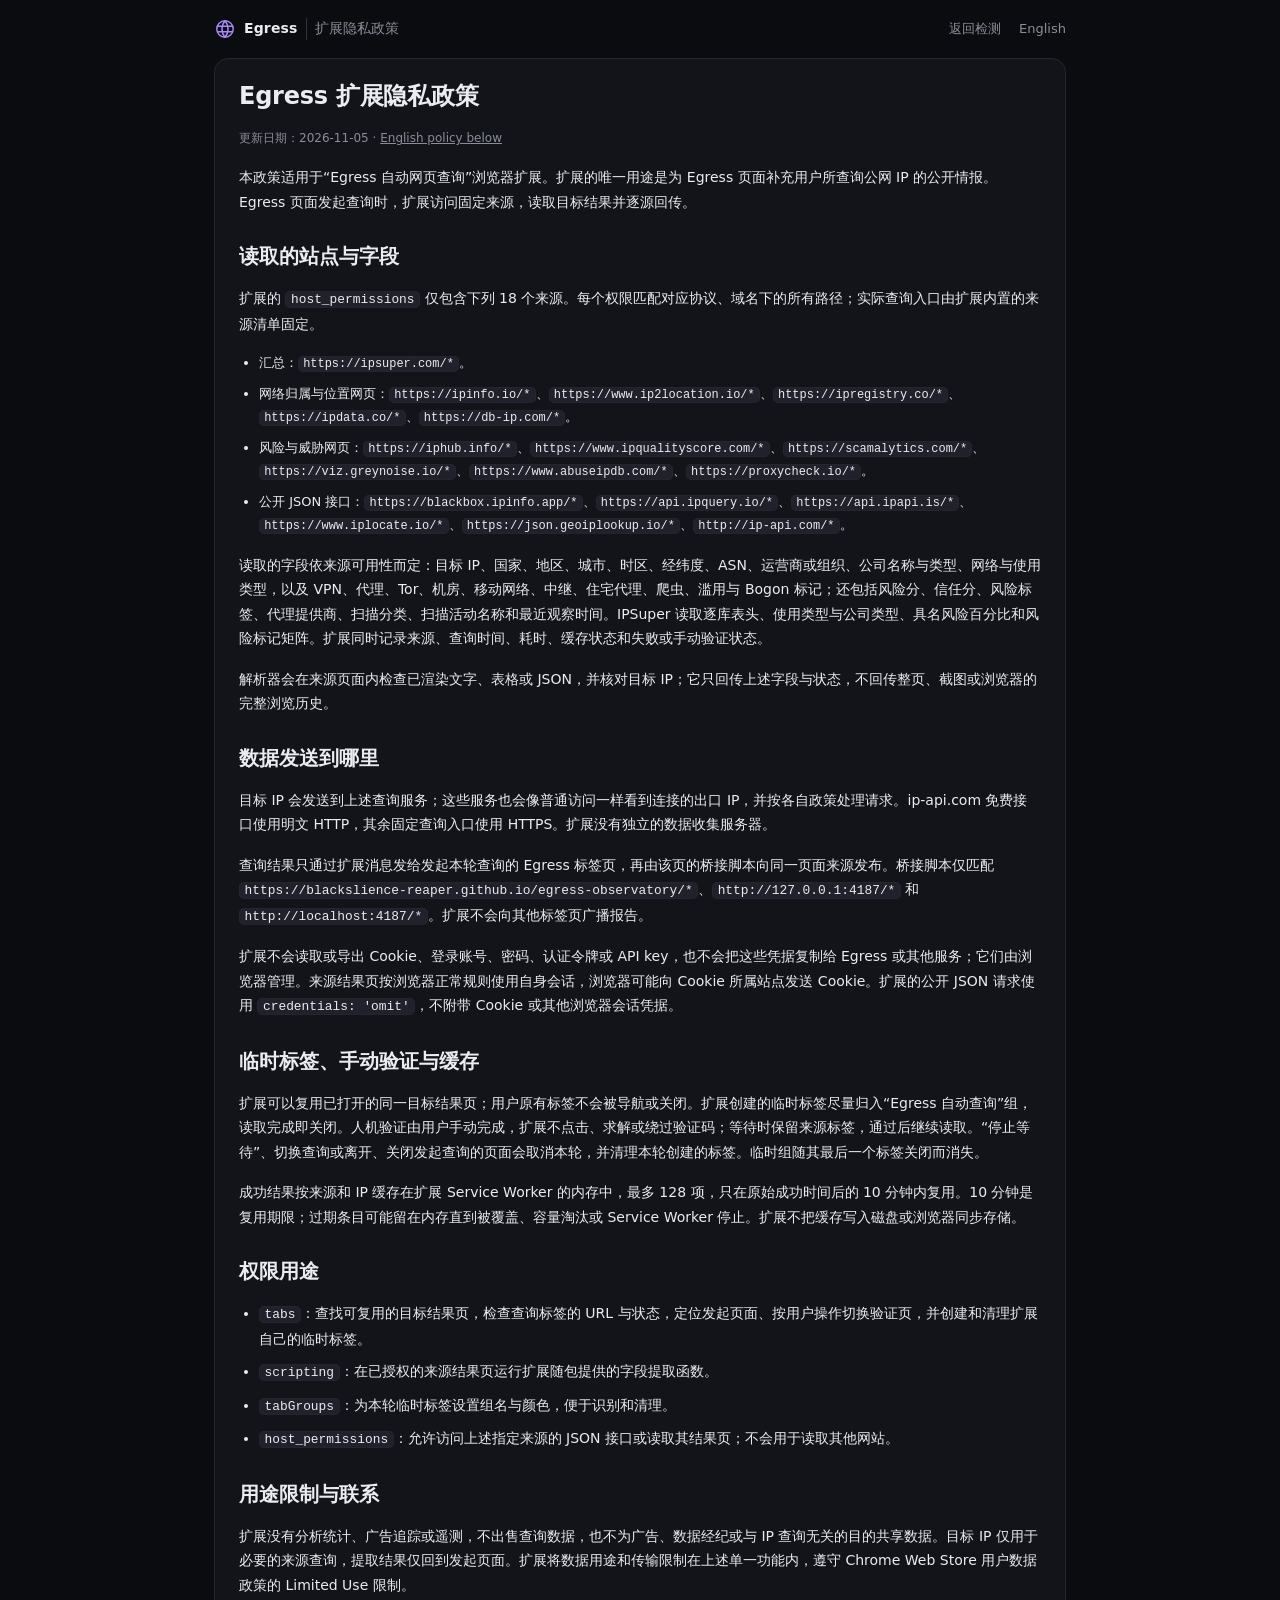
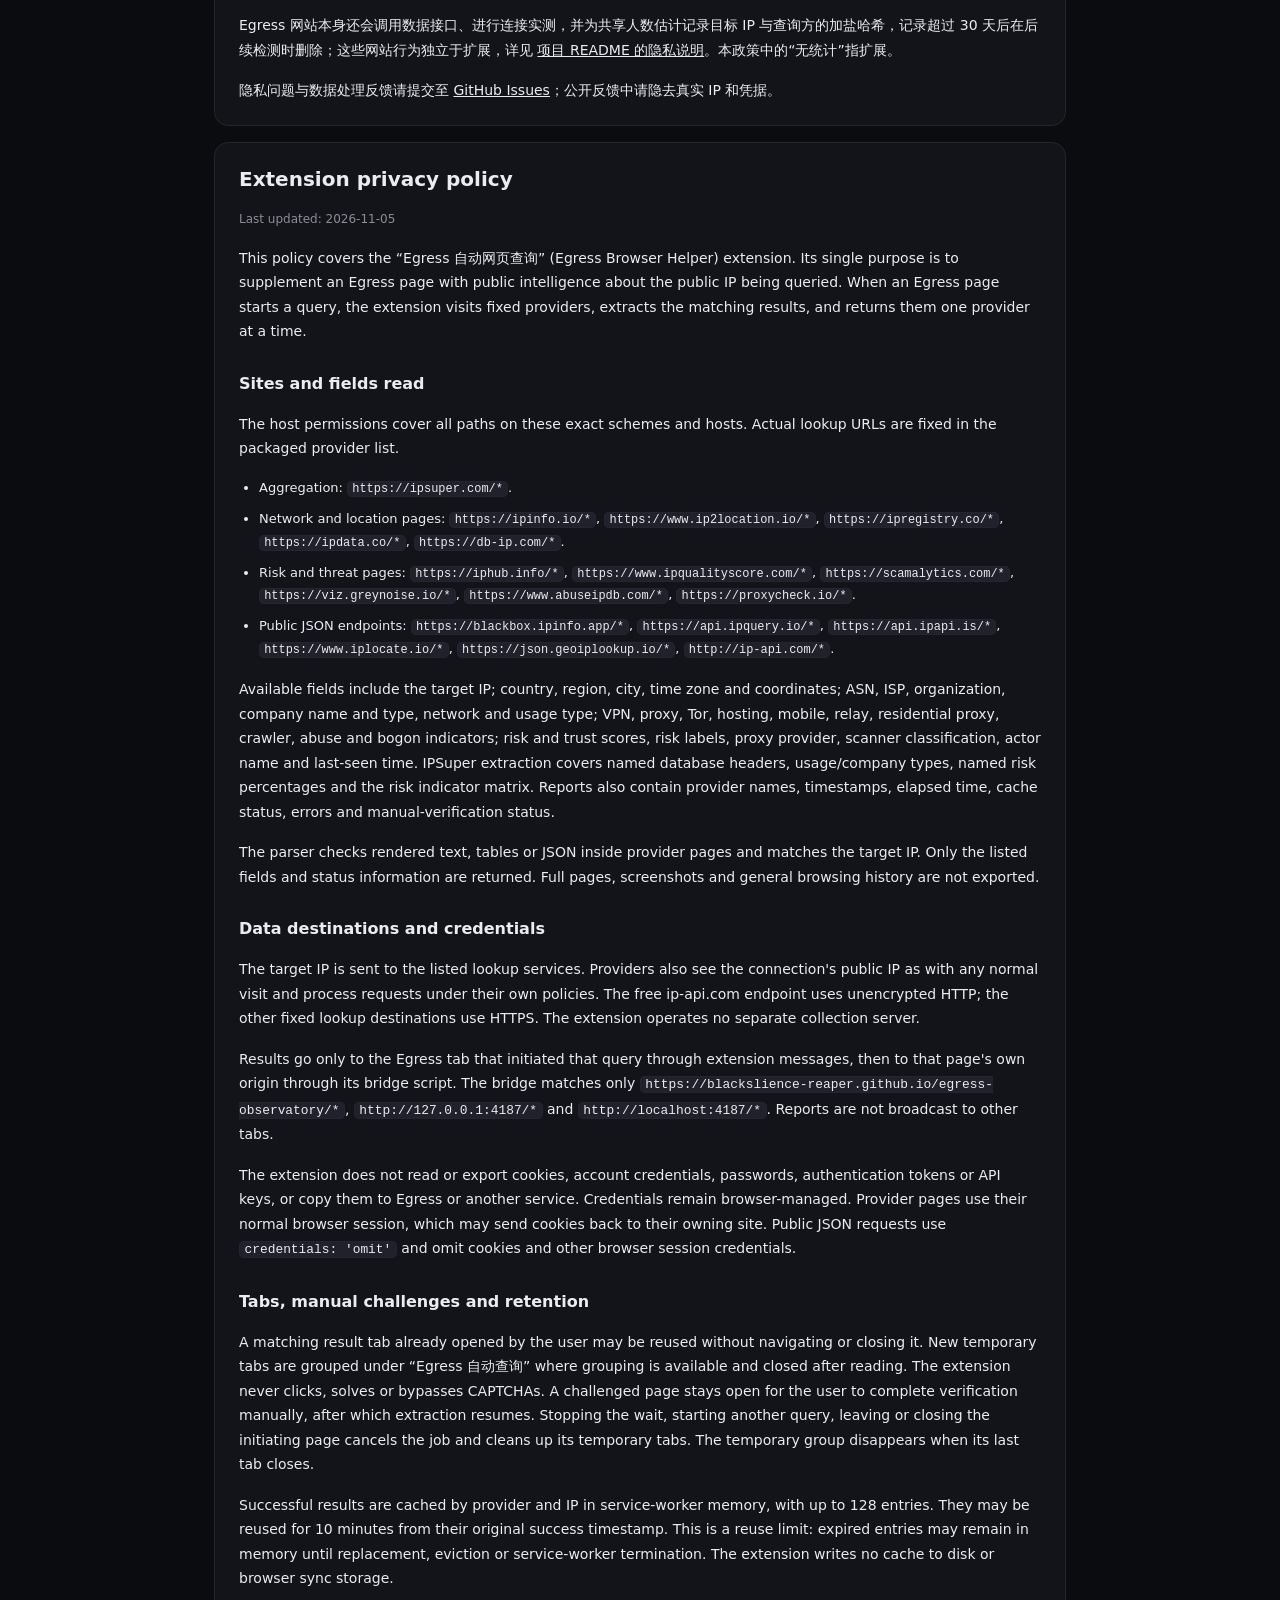
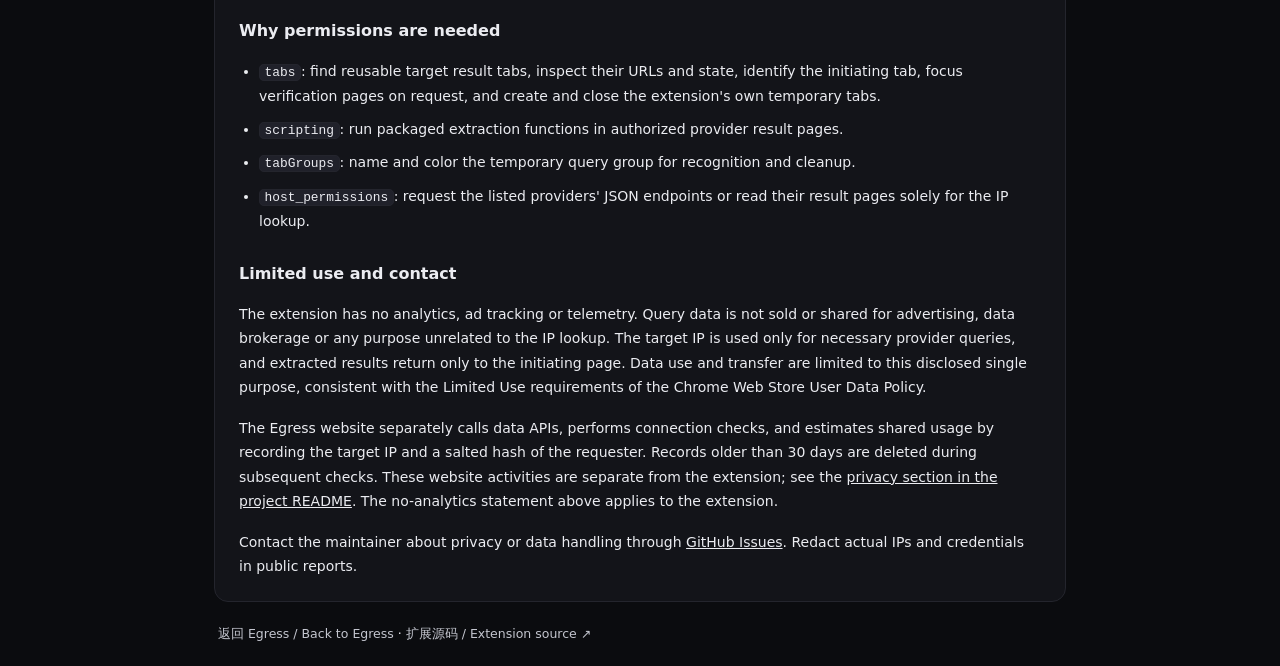
==== privacy.html @ 99122884 "Prepare the browser helper for store listing" ====
<!doctype html>
<html lang="zh-CN">
<head>
  <meta charset="UTF-8">
  <meta name="viewport" content="width=device-width, initial-scale=1">
  <meta name="description" content="Egress 自动网页查询扩展隐私政策：读取范围、数据用途、权限、缓存与临时标签清理。Includes the English privacy policy.">
  <meta name="theme-color" content="#0b0c0f">
  <meta name="color-scheme" content="dark">
  <meta name="referrer" content="strict-origin-when-cross-origin">
  <title>扩展隐私政策 · Egress</title>
  <link rel="icon" href="./favicon.svg" type="image/svg+xml">
  <link rel="stylesheet" href="./styles.css?v=3.2">
</head>
<body class="privacy-page">
  <a class="skip-link" href="#main">跳到隐私政策</a>
  <header class="topbar">
    <a class="brand" href="./"><svg viewBox="0 0 24 24" aria-hidden="true"><circle cx="12" cy="12" r="9"/><path d="M12 3a14 14 0 0 1 0 18M12 3a14 14 0 0 0 0 18M3.5 9h17M3.5 15h17"/></svg><span>Egress</span><em>扩展隐私政策</em></a>
    <nav aria-label="政策导航"><a href="./">返回检测</a><a href="#english" lang="en">English</a></nav>
  </header>
  <main id="main" class="wrap">
    <article class="card policy-copy" aria-labelledby="policy-title">
      <h1 id="policy-title">Egress 扩展隐私政策</h1>
      <p class="muted small">更新日期：2026-11-05 · <a href="#english" lang="en">English policy below</a></p>
      <p>本政策适用于“Egress 自动网页查询”浏览器扩展。扩展的唯一用途是为 Egress 页面补充用户所查询公网 IP 的公开情报。Egress 页面发起查询时，扩展访问固定来源，读取目标结果并逐源回传。</p>

      <h2>读取的站点与字段</h2>
      <p>扩展的 <code>host_permissions</code> 仅包含下列 18 个来源。每个权限匹配对应协议、域名下的所有路径；实际查询入口由扩展内置的来源清单固定。</p>
      <ul id="sites" class="policy-sites">
        <li>汇总：<code>https://ipsuper.com/*</code>。</li>
        <li>网络归属与位置网页：<code>https://ipinfo.io/*</code>、<code>https://www.ip2location.io/*</code>、<code>https://ipregistry.co/*</code>、<code>https://ipdata.co/*</code>、<code>https://db-ip.com/*</code>。</li>
        <li>风险与威胁网页：<code>https://iphub.info/*</code>、<code>https://www.ipqualityscore.com/*</code>、<code>https://scamalytics.com/*</code>、<code>https://viz.greynoise.io/*</code>、<code>https://www.abuseipdb.com/*</code>、<code>https://proxycheck.io/*</code>。</li>
        <li>公开 JSON 接口：<code>https://blackbox.ipinfo.app/*</code>、<code>https://api.ipquery.io/*</code>、<code>https://api.ipapi.is/*</code>、<code>https://www.iplocate.io/*</code>、<code>https://json.geoiplookup.io/*</code>、<code>http://ip-api.com/*</code>。</li>
      </ul>
      <p>读取的字段依来源可用性而定：目标 IP、国家、地区、城市、时区、经纬度、ASN、运营商或组织、公司名称与类型、网络与使用类型，以及 VPN、代理、Tor、机房、移动网络、中继、住宅代理、爬虫、滥用与 Bogon 标记；还包括风险分、信任分、风险标签、代理提供商、扫描分类、扫描活动名称和最近观察时间。IPSuper 读取逐库表头、使用类型与公司类型、具名风险百分比和风险标记矩阵。扩展同时记录来源、查询时间、耗时、缓存状态和失败或手动验证状态。</p>
      <p>解析器会在来源页面内检查已渲染文字、表格或 JSON，并核对目标 IP；它只回传上述字段与状态，不回传整页、截图或浏览器的完整浏览历史。</p>

      <h2>数据发送到哪里</h2>
      <p>目标 IP 会发送到上述查询服务；这些服务也会像普通访问一样看到连接的出口 IP，并按各自政策处理请求。ip-api.com 免费接口使用明文 HTTP，其余固定查询入口使用 HTTPS。扩展没有独立的数据收集服务器。</p>
      <p>查询结果只通过扩展消息发给发起本轮查询的 Egress 标签页，再由该页的桥接脚本向同一页面来源发布。桥接脚本仅匹配 <code>https://blackslience-reaper.github.io/egress-observatory/*</code>、<code>http://127.0.0.1:4187/*</code> 和 <code>http://localhost:4187/*</code>。扩展不会向其他标签页广播报告。</p>
      <p>扩展不会读取或导出 Cookie、登录账号、密码、认证令牌或 API key，也不会把这些凭据复制给 Egress 或其他服务；它们由浏览器管理。来源结果页按浏览器正常规则使用自身会话，浏览器可能向 Cookie 所属站点发送 Cookie。扩展的公开 JSON 请求使用 <code>credentials: 'omit'</code>，不附带 Cookie 或其他浏览器会话凭据。</p>

      <h2>临时标签、手动验证与缓存</h2>
      <p>扩展可以复用已打开的同一目标结果页；用户原有标签不会被导航或关闭。扩展创建的临时标签尽量归入“Egress 自动查询”组，读取完成即关闭。人机验证由用户手动完成，扩展不点击、求解或绕过验证码；等待时保留来源标签，通过后继续读取。“停止等待”、切换查询或离开、关闭发起查询的页面会取消本轮，并清理本轮创建的标签。临时组随其最后一个标签关闭而消失。</p>
      <p>成功结果按来源和 IP 缓存在扩展 Service Worker 的内存中，最多 128 项，只在原始成功时间后的 10 分钟内复用。10 分钟是复用期限；过期条目可能留在内存直到被覆盖、容量淘汰或 Service Worker 停止。扩展不把缓存写入磁盘或浏览器同步存储。</p>

      <h2>权限用途</h2>
      <ul>
        <li><code>tabs</code>：查找可复用的目标结果页，检查查询标签的 URL 与状态，定位发起页面、按用户操作切换验证页，并创建和清理扩展自己的临时标签。</li>
        <li><code>scripting</code>：在已授权的来源结果页运行扩展随包提供的字段提取函数。</li>
        <li><code>tabGroups</code>：为本轮临时标签设置组名与颜色，便于识别和清理。</li>
        <li><code>host_permissions</code>：允许访问上述指定来源的 JSON 接口或读取其结果页；不会用于读取其他网站。</li>
      </ul>

      <h2>用途限制与联系</h2>
      <p>扩展没有分析统计、广告追踪或遥测，不出售查询数据，也不为广告、数据经纪或与 IP 查询无关的目的共享数据。目标 IP 仅用于必要的来源查询，提取结果仅回到发起页面。扩展将数据用途和传输限制在上述单一功能内，遵守 Chrome Web Store 用户数据政策的 Limited Use 限制。</p>
      <p>Egress 网站本身还会调用数据接口、进行连接实测，并为共享人数估计记录目标 IP 与查询方的加盐哈希，记录超过 30 天后在后续检测时删除；这些网站行为独立于扩展，详见 <a href="https://github.com/BlackSlience-Reaper/egress-observatory#隐私">项目 README 的隐私说明</a>。本政策中的“无统计”指扩展。</p>
      <p>隐私问题与数据处理反馈请提交至 <a href="https://github.com/BlackSlience-Reaper/egress-observatory/issues" target="_blank" rel="noopener noreferrer">GitHub Issues</a>；公开反馈中请隐去真实 IP 和凭据。</p>
    </article>

    <article id="english" class="card policy-copy" lang="en" aria-labelledby="english-title">
      <h2 id="english-title">Extension privacy policy</h2>
      <p class="muted small">Last updated: 2026-11-05</p>
      <p>This policy covers the “Egress 自动网页查询” (Egress Browser Helper) extension. Its single purpose is to supplement an Egress page with public intelligence about the public IP being queried. When an Egress page starts a query, the extension visits fixed providers, extracts the matching results, and returns them one provider at a time.</p>

      <h3>Sites and fields read</h3>
      <p>The host permissions cover all paths on these exact schemes and hosts. Actual lookup URLs are fixed in the packaged provider list.</p>
      <ul class="policy-sites">
        <li>Aggregation: <code>https://ipsuper.com/*</code>.</li>
        <li>Network and location pages: <code>https://ipinfo.io/*</code>, <code>https://www.ip2location.io/*</code>, <code>https://ipregistry.co/*</code>, <code>https://ipdata.co/*</code>, <code>https://db-ip.com/*</code>.</li>
        <li>Risk and threat pages: <code>https://iphub.info/*</code>, <code>https://www.ipqualityscore.com/*</code>, <code>https://scamalytics.com/*</code>, <code>https://viz.greynoise.io/*</code>, <code>https://www.abuseipdb.com/*</code>, <code>https://proxycheck.io/*</code>.</li>
        <li>Public JSON endpoints: <code>https://blackbox.ipinfo.app/*</code>, <code>https://api.ipquery.io/*</code>, <code>https://api.ipapi.is/*</code>, <code>https://www.iplocate.io/*</code>, <code>https://json.geoiplookup.io/*</code>, <code>http://ip-api.com/*</code>.</li>
      </ul>
      <p>Available fields include the target IP; country, region, city, time zone and coordinates; ASN, ISP, organization, company name and type, network and usage type; VPN, proxy, Tor, hosting, mobile, relay, residential proxy, crawler, abuse and bogon indicators; risk and trust scores, risk labels, proxy provider, scanner classification, actor name and last-seen time. IPSuper extraction covers named database headers, usage/company types, named risk percentages and the risk indicator matrix. Reports also contain provider names, timestamps, elapsed time, cache status, errors and manual-verification status.</p>
      <p>The parser checks rendered text, tables or JSON inside provider pages and matches the target IP. Only the listed fields and status information are returned. Full pages, screenshots and general browsing history are not exported.</p>

      <h3>Data destinations and credentials</h3>
      <p>The target IP is sent to the listed lookup services. Providers also see the connection's public IP as with any normal visit and process requests under their own policies. The free ip-api.com endpoint uses unencrypted HTTP; the other fixed lookup destinations use HTTPS. The extension operates no separate collection server.</p>
      <p>Results go only to the Egress tab that initiated that query through extension messages, then to that page's own origin through its bridge script. The bridge matches only <code>https://blackslience-reaper.github.io/egress-observatory/*</code>, <code>http://127.0.0.1:4187/*</code> and <code>http://localhost:4187/*</code>. Reports are not broadcast to other tabs.</p>
      <p>The extension does not read or export cookies, account credentials, passwords, authentication tokens or API keys, or copy them to Egress or another service. Credentials remain browser-managed. Provider pages use their normal browser session, which may send cookies back to their owning site. Public JSON requests use <code>credentials: 'omit'</code> and omit cookies and other browser session credentials.</p>

      <h3>Tabs, manual challenges and retention</h3>
      <p>A matching result tab already opened by the user may be reused without navigating or closing it. New temporary tabs are grouped under “Egress 自动查询” where grouping is available and closed after reading. The extension never clicks, solves or bypasses CAPTCHAs. A challenged page stays open for the user to complete verification manually, after which extraction resumes. Stopping the wait, starting another query, leaving or closing the initiating page cancels the job and cleans up its temporary tabs. The temporary group disappears when its last tab closes.</p>
      <p>Successful results are cached by provider and IP in service-worker memory, with up to 128 entries. They may be reused for 10 minutes from their original success timestamp. This is a reuse limit: expired entries may remain in memory until replacement, eviction or service-worker termination. The extension writes no cache to disk or browser sync storage.</p>

      <h3>Why permissions are needed</h3>
      <ul>
        <li><code>tabs</code>: find reusable target result tabs, inspect their URLs and state, identify the initiating tab, focus verification pages on request, and create and close the extension's own temporary tabs.</li>
        <li><code>scripting</code>: run packaged extraction functions in authorized provider result pages.</li>
        <li><code>tabGroups</code>: name and color the temporary query group for recognition and cleanup.</li>
        <li><code>host_permissions</code>: request the listed providers' JSON endpoints or read their result pages solely for the IP lookup.</li>
      </ul>

      <h3>Limited use and contact</h3>
      <p>The extension has no analytics, ad tracking or telemetry. Query data is not sold or shared for advertising, data brokerage or any purpose unrelated to the IP lookup. The target IP is used only for necessary provider queries, and extracted results return only to the initiating page. Data use and transfer are limited to this disclosed single purpose, consistent with the Limited Use requirements of the Chrome Web Store User Data Policy.</p>
      <p>The Egress website separately calls data APIs, performs connection checks, and estimates shared usage by recording the target IP and a salted hash of the requester. Records older than 30 days are deleted during subsequent checks. These website activities are separate from the extension; see the <a href="https://github.com/BlackSlience-Reaper/egress-observatory#隐私">privacy section in the project README</a>. The no-analytics statement above applies to the extension.</p>
      <p>Contact the maintainer about privacy or data handling through <a href="https://github.com/BlackSlience-Reaper/egress-observatory/issues" target="_blank" rel="noopener noreferrer">GitHub Issues</a>. Redact actual IPs and credentials in public reports.</p>
    </article>
    <footer class="footer"><p><a href="./">返回 Egress / Back to Egress</a> · <a href="https://github.com/BlackSlience-Reaper/egress-observatory/tree/master/browser-helper" target="_blank" rel="noopener noreferrer">扩展源码 / Extension source ↗</a></p></footer>
  </main>
</body>
</html>
---- styles.css ----
:root {
  --bg: #0b0c0f;
  --panel: #131419;
  --panel-2: #191a21;
  --panel-3: #20212a;
  --line: #24252d;
  --line-2: #30323c;
  --text: #ebecf1;
  --soft: #c4c6cf;
  --muted: #8a8d99;
  --dim: #5d606c;
  --accent: #a78bfa;
  --accent-strong: #8b5cf6;
  --accent-ink: #160f2b;
  --good: #34d399;
  --warn: #fbbf24;
  --bad: #f87171;
  --info: #7dd3fc;
  --good-bg: rgba(52, 211, 153, .08);
  --warn-bg: rgba(251, 191, 36, .08);
  --bad-bg: rgba(248, 113, 113, .08);
  --radius: 14px;
  --font: "Inter", "HarmonyOS Sans SC", "PingFang SC", "Microsoft YaHei UI", "Microsoft YaHei", system-ui, -apple-system, "Segoe UI", sans-serif;
  --mono: "JetBrains Mono", "Cascadia Code", ui-monospace, "SFMono-Regular", Menlo, Consolas, monospace;
}

* { box-sizing: border-box; }
html { background: var(--bg); color: var(--text); font: 14px/1.55 var(--font); -webkit-text-size-adjust: 100%; scroll-behavior: smooth; }
body { margin: 0; min-height: 100vh; font-variant-numeric: tabular-nums; }
a { color: inherit; }
button, input { font: inherit; color: inherit; }
h1, h2, h3, p, dl, dd, ul { margin: 0; }
ul { padding: 0; list-style: none; }
code { font-family: var(--mono); font-size: .92em; background: var(--panel-3); border: 1px solid var(--line); border-radius: 5px; padding: 0 .35em; }
.sr-only { position: absolute; width: 1px; height: 1px; overflow: hidden; clip: rect(0 0 0 0); white-space: nowrap; }
.skip-link { position: absolute; left: 12px; top: -48px; background: var(--accent); color: var(--accent-ink); padding: 8px 12px; border-radius: 8px; z-index: 20; }
.skip-link:focus { top: 12px; }
.muted { color: var(--muted); }
.small { font-size: 12px; }
.mono { font-family: var(--mono); font-size: 13px; }
.neg { color: var(--bad); }
:focus-visible { outline: 2px solid var(--accent); outline-offset: 2px; }

/* progress */
.progress-track { position: fixed; inset: 0 0 auto; height: 2px; z-index: 30; pointer-events: none; }
.progress-track i { display: block; height: 100%; width: 0; background: linear-gradient(90deg, var(--accent-strong), var(--accent)); transition: width .35s ease, opacity .6s ease .4s; }
.progress-track.done i { opacity: 0; }

/* top bar */
.topbar { max-width: 1260px; margin: 0 auto; padding: 18px 24px 6px; display: flex; align-items: center; justify-content: space-between; gap: 16px; }
.brand { display: flex; align-items: center; gap: 8px; text-decoration: none; font-weight: 650; letter-spacing: .01em; }
.brand svg { width: 22px; height: 22px; fill: none; stroke: var(--accent); stroke-width: 1.6; }
.brand em { font-style: normal; color: var(--muted); font-weight: 500; padding-left: 8px; border-left: 1px solid var(--line-2); }
.topbar nav { display: flex; gap: 18px; font-size: 13px; }
.topbar nav a { color: var(--muted); text-decoration: none; }
.topbar nav a:hover { color: var(--text); }

.wrap { max-width: 1260px; margin: 0 auto; padding: 12px 24px 40px; display: grid; grid-template-columns: minmax(0, 1fr); gap: 16px; }
.wrap > * { min-width: 0; }
.card { background: var(--panel); border: 1px solid var(--line); border-radius: var(--radius); padding: 22px 24px; }
.card-title { font-size: 15px; font-weight: 650; margin-bottom: 16px; display: flex; align-items: baseline; gap: 10px; flex-wrap: wrap; }
.card-title small, .section-title small { font-size: 12px; font-weight: 400; color: var(--muted); }

/* buttons */
button { cursor: pointer; border: 1px solid var(--line-2); background: var(--panel-2); border-radius: 9px; padding: 7px 14px; transition: background .15s, border-color .15s, color .15s; }
button:hover { border-color: var(--dim); background: var(--panel-3); }
button.accent { background: var(--accent); border-color: var(--accent); color: var(--accent-ink); font-weight: 650; }
button.accent:hover { background: #b9a2fc; border-color: #b9a2fc; }
button.ghost { background: transparent; }
button.small { padding: 4px 10px; font-size: 12px; }
button svg { width: 14px; height: 14px; fill: none; stroke: currentColor; stroke-width: 1.6; stroke-linecap: round; stroke-linejoin: round; vertical-align: -2px; margin-right: 6px; }
button[data-done]::after { content: " · " attr(data-done); font-weight: 400; }
.chip-btn { padding: 2px 9px; font-size: 12px; border-radius: 7px; color: var(--soft); }

/* hero */
.hero { display: grid; grid-template-columns: minmax(0, 5fr) minmax(0, 7fr); gap: 28px; padding: 26px 28px; }
.hero-left { display: flex; flex-direction: column; gap: 18px; min-width: 0; }
.hero-right { min-width: 0; }
h1 { font-size: 24px; line-height: 1.3; font-weight: 700; letter-spacing: -.01em; }
.score-row { display: grid; grid-template-columns: 132px minmax(0, 1fr); gap: 20px; align-items: start; }
/* score ring: the value arc runs from a deep to a bright shade of the grade colour (conic gradient masked to the ring, round caps) */
@property --p { syntax: "<number>"; inherits: true; initial-value: 0; }
.score-ring { --p: 0; --g1: #3a3a40; --g2: #3a3a40; position: relative; width: 132px; height: 132px; transition: --p .9s cubic-bezier(.2, .8, .2, 1); }
.score-ring[data-tone="great"], .score-ring[data-tone="good"] { --g1: #138a6a; --g2: #5fe3a8; }
.score-ring[data-tone="ok"] { --g1: #2f9f73; --g2: #b9e05a; }
.score-ring[data-tone="warn"] { --g1: #c2662b; --g2: #f5c84c; }
.score-ring[data-tone="bad"] { --g1: #a92a4a; --g2: #f77f91; }
.ring { width: 100%; height: 100%; transform: rotate(-90deg); }
.ring circle { fill: none; stroke-width: 10; }
.ring-track { stroke: var(--panel-3); }
.ring-arc { position: absolute; inset: 0; border-radius: 50%; background: conic-gradient(var(--g1), var(--g2) calc(var(--p) * 3.6deg), transparent 0);
  -webkit-mask: radial-gradient(closest-side, transparent calc(78.33% - .5px), #000 78.33%, #000 95%, transparent calc(95% + .5px));
  mask: radial-gradient(closest-side, transparent calc(78.33% - .5px), #000 78.33%, #000 95%, transparent calc(95% + .5px)); }
.ring-cap { position: absolute; left: 45.833%; top: 2.5%; width: 8.333%; height: 8.333%; border-radius: 50%; background: var(--g1); transform-origin: 50% 570%; }
.ring-cap.ring-tip { background: var(--g2); transform: rotate(calc(var(--p) * 3.6deg)); }
.score-ring:not(.has-score) .ring-arc, .score-ring:not(.has-score) .ring-cap { display: none; }
.ring-text { position: absolute; inset: 0; display: flex; flex-direction: column; align-items: center; justify-content: center; }
.ring-text strong { font-size: 40px; line-height: 1; font-weight: 700; letter-spacing: -.02em; }
.ring-text span { font-size: 13px; margin-top: 6px; color: var(--muted); font-weight: 600; }
.tone-great, .tone-good { color: var(--good) !important; }
.tone-ok { color: #a3e635 !important; }
.tone-warn { color: var(--warn) !important; }
.tone-bad { color: var(--bad) !important; }

.verdict { display: flex; flex-direction: column; gap: 8px; min-width: 0; }
.verdict-head { display: flex; align-items: center; gap: 10px; flex-wrap: wrap; }
.verdict-label { font-size: 18px; font-weight: 700; }
.confidence { font-size: 11px; padding: 1px 7px; border-radius: 99px; border: 1px solid var(--line-2); color: var(--muted); }
.confidence.c-high { color: var(--good); border-color: rgba(52, 211, 153, .35); }
.confidence.c-low { color: var(--warn); border-color: rgba(251, 191, 36, .35); }
.pending-note { font-size: 12px; color: var(--muted); display: inline-flex; align-items: center; gap: 4px; }
.verdict-text { color: var(--soft); }
.score-split { display: flex; gap: 14px; flex-wrap: wrap; font-size: 12px; color: var(--muted); }
.score-split b { color: var(--text); font-size: 14px; margin-left: 2px; }
.score-split b.neg { color: var(--bad); }
.deductions { display: flex; flex-direction: column; gap: 3px; font-size: 13px; }
.deductions li { display: flex; align-items: center; gap: 7px; color: var(--soft); }
.deductions li b { color: var(--bad); min-width: 26px; }
.deductions .dot { width: 6px; height: 6px; border-radius: 2px; background: var(--bad); flex: none; }
.deductions .clean b { color: var(--good); }
.hero-actions { display: flex; gap: 8px; flex-wrap: wrap; }

.block { border-top: 1px solid var(--line); padding-top: 14px; }
.block-head { display: flex; align-items: center; justify-content: space-between; gap: 10px; margin-bottom: 8px; }
.block-head h2 { font-size: 13px; font-weight: 650; color: var(--soft); }
.addr { display: grid; }
.addr-row { display: grid; grid-template-columns: 76px minmax(0, 1fr); gap: 10px; padding: 8px 0; border-bottom: 1px solid var(--line); align-items: center; }
.addr-row:last-child { border-bottom: 0; }
.addr dt { color: var(--muted); font-size: 13px; }
.addr dd { display: flex; align-items: center; gap: 6px; flex-wrap: wrap; min-width: 0; overflow-wrap: anywhere; }
.flag { width: 20px; height: 15px; border-radius: 2px; object-fit: cover; vertical-align: -2px; margin-right: 5px; box-shadow: 0 0 0 1px rgba(255, 255, 255, .08); background: var(--panel-3); }
.tag { font-size: 11px; color: var(--muted); border: 1px solid var(--line-2); border-radius: 5px; padding: 0 5px; }
.tag-self { color: var(--accent); border-color: rgba(167, 139, 250, .4); }
.asn { color: var(--text); font-weight: 650; text-decoration: underline dotted var(--dim); text-underline-offset: 3px; }
.pill { display: inline-flex; align-items: center; font-size: 12px; font-weight: 600; border-radius: 6px; padding: 1px 8px; }
.pill-good { color: var(--good); background: var(--good-bg); }
.pill-warn { color: var(--warn); background: var(--warn-bg); }
.pill-bad { color: var(--bad); background: var(--bad-bg); }
.pill-muted { color: var(--muted); background: var(--panel-3); }
.ipv { font-family: var(--mono); font-size: 13px; }

.egress-list { display: grid; gap: 4px; }
.egress-list li { display: flex; justify-content: space-between; align-items: center; gap: 10px; padding: 7px 10px; border-radius: 9px; background: var(--panel-2); border: 1px solid var(--line); font-size: 13px; min-width: 0; }
.egress-list li.is-target .ipv::before { content: "●"; color: var(--accent); font-size: 9px; margin-right: 7px; vertical-align: 2px; }
.eg-name { color: var(--muted); white-space: nowrap; }
.eg-ip { background: none; border: 0; padding: 0; text-align: right; overflow-wrap: anywhere; min-width: 0; }
.eg-ip:hover .ipv { color: var(--accent); }
.eg-note { margin-top: 8px; display: flex; gap: 6px; align-items: flex-start; font-size: 12px; color: var(--soft); }
.eg-note.warn { color: var(--warn); }

/* query */
.query { display: flex; gap: 8px; }
.query input { flex: 1; min-width: 0; background: var(--panel-2); border: 1px solid var(--line-2); border-radius: 10px; padding: 10px 14px; font-family: var(--mono); font-size: 14px; transition: border-color .15s; }
.query input:focus { border-color: var(--accent); outline: none; }
.query input::placeholder { font-family: var(--font); color: var(--dim); }
.query input.is-masked { color: transparent; text-shadow: 0 0 7px rgba(235, 236, 241, .55); }
.ip-history { display: flex; flex-wrap: wrap; align-items: center; gap: 6px; margin-top: 8px; font-size: 12px; color: var(--dim); }
.ip-history:empty { display: none; }
.ip-history .chip-btn { font-family: var(--mono); }
.ip-history .chip-btn.clear { font-family: var(--font); color: var(--dim); }
.query button { padding: 0 22px; border-radius: 10px; white-space: nowrap; }
.query .self-check { padding: 0 14px; color: var(--soft); }
.query .self-check:disabled { opacity: .55; cursor: progress; }
.link-btn { background: none; border: 0; padding: 0; color: var(--accent); font-size: 12px; }
.link-btn:hover { background: none; text-decoration: underline; }
.status { font-size: 12px; color: var(--muted); margin: 8px 2px 4px; min-height: 18px; }
.section-title { font-size: 13px; font-weight: 650; color: var(--soft); margin: 18px 0 10px; display: flex; gap: 8px; align-items: baseline; }

/* icons */
.ico { display: inline-flex; width: 16px; height: 16px; flex: none; }
.ico svg { width: 16px; height: 16px; fill: none; stroke-width: 1.7; stroke-linecap: round; }
.ico-good svg circle { fill: var(--good); stroke: var(--good); } .ico-good svg path { stroke: #06281d; }
.ico-warn svg circle { fill: var(--warn); stroke: var(--warn); } .ico-warn svg path { stroke: #2d1f00; }
.ico-bad svg circle { fill: var(--bad); stroke: var(--bad); } .ico-bad svg path { stroke: #2c0909; }
.ico-info svg circle { stroke: var(--info); } .ico-info svg path { stroke: var(--info); }
.ico-none svg circle, .ico-none svg path { stroke: var(--dim); }
.ico-pending svg circle { stroke: var(--accent); }
.spin { animation: spin 1s linear infinite; }
@keyframes spin { to { transform: rotate(360deg); } }

/* tiles */
.tiles { display: grid; grid-template-columns: repeat(2, minmax(0, 1fr)); gap: 8px; }
.tile { position: relative; background: var(--panel-2); border: 1px solid var(--line); border-radius: 11px; padding: 10px 13px 11px; min-width: 0; transition: border-color .3s, background .3s; }
.tile-head { display: flex; align-items: center; gap: 7px; color: var(--muted); font-size: 12.5px; }
.tile-label { flex: 1; }
.tile-value { margin-top: 4px; font-weight: 650; font-size: 15px; display: flex; align-items: center; flex-wrap: wrap; gap: 2px 6px; min-width: 0; overflow-wrap: anywhere; }
.tile-value small { font-weight: 400; font-size: 12px; color: var(--muted); display: inline-flex; align-items: center; gap: 3px; flex-wrap: wrap; }
.tile.lv-bad.has-pen, .tile.lv-bad { border-color: rgba(248, 113, 113, .45); background: linear-gradient(180deg, var(--bad-bg), transparent 140%), var(--panel-2); }
.tile.lv-warn.has-pen { border-color: rgba(251, 191, 36, .35); }
.tile.lv-pending .tile-value { color: var(--dim); }
.wait { color: var(--muted); font-weight: 500; font-size: 13px; }
.pen { color: var(--bad); font-weight: 700; font-size: 13px; }

/* uses */
.uses { display: grid; grid-template-columns: repeat(3, minmax(0, 1fr)); gap: 8px; }
.use { background: var(--panel-2); border: 1px solid var(--line); border-top: 3px solid var(--dim); border-radius: 10px; padding: 9px 10px 10px; display: flex; flex-direction: column; gap: 6px; min-width: 0; container-type: inline-size; }
.use[data-tip] { cursor: help; }
.use-head { display: flex; align-items: center; gap: 7px; min-width: 0; }
.use-name { font-size: 12.5px; font-weight: 650; min-width: 0; overflow: hidden; text-overflow: ellipsis; white-space: nowrap; }
.use-why { font-size: 11.5px; color: var(--muted); line-height: 1.4; }
.use-items { list-style: none; margin: 0; padding: 0; display: grid; gap: 1px; font-size: 11.5px; line-height: 1.45; color: var(--muted); }
.use-items li { display: flex; gap: 6px; min-width: 0; }
.use-items b { flex: none; min-width: 30px; color: var(--bad); font-weight: 650; }
.use-items span { min-width: 0; overflow: hidden; text-overflow: ellipsis; white-space: nowrap; }
.use.lv-good { border-top-color: var(--good); } .use.lv-warn { border-top-color: var(--warn); } .use.lv-bad { border-top-color: var(--bad); }

/* score badge: "82 可以" */
.use-badge, .gauge-badge { flex: none; display: inline-flex; align-items: baseline; gap: 5px; padding: 3px 8px; border-radius: 8px; border: 1px solid var(--line-2); background: var(--panel-3); color: var(--muted); font-size: 11.5px; font-weight: 650; white-space: nowrap; }
.use-badge { margin-left: auto; }
.use-badge strong, .gauge-badge strong { font-size: 19px; font-weight: 750; line-height: 1; letter-spacing: -.01em; }
.lv-good .use-badge, .gauge-badge.lv-good { color: var(--good); background: var(--good-bg); border-color: rgba(52, 211, 153, .25); }
.lv-warn .use-badge, .gauge-badge.lv-warn { color: var(--warn); background: var(--warn-bg); border-color: rgba(251, 191, 36, .25); }
.lv-bad .use-badge, .gauge-badge.lv-bad { color: var(--bad); background: var(--bad-bg); border-color: rgba(248, 113, 113, .25); }

/* gradient gauge: red → yellow → green track, white marker at the value, 0–100 scale */
.gauge { display: block; flex: 1 1 auto; min-width: 0; padding-top: 4px; }
.gauge-track { position: relative; display: block; height: 8px; border-radius: 99px; background: linear-gradient(90deg, var(--bad) 0%, #fb923c 24%, var(--warn) 48%, #a3e635 74%, var(--good) 100%); }
.gauge-mark { position: absolute; top: 50%; width: 4px; height: 16px; border-radius: 2px; background: #fff; transform: translate(-50%, -50%); box-shadow: 0 0 0 1.5px rgba(11, 12, 15, .8), 0 1px 4px rgba(0, 0, 0, .55); transition: left .5s ease; }
.gauge-scale { position: relative; display: block; height: 14px; margin-top: 6px; font-size: 10px; line-height: 14px; color: var(--muted); white-space: nowrap; }
.gauge-scale span { position: absolute; top: 0; transform: translateX(-50%); }
.gauge-scale span:first-child { left: 0; transform: none; }
.gauge-scale span:last-child { left: 100%; transform: translateX(-100%); }
.gauge-scale em { font-style: normal; }
@container (max-width: 240px) { .gauge-scale .g25 { display: none; } }
@container (max-width: 190px) { .gauge-scale em { display: none; } }
@media (prefers-reduced-motion: reduce) { .gauge-mark { transition: none; } }

/* wide verdict tile with a gauge (人机流量) */
.tile.tile-wide { grid-column: 1 / -1; }
.tile-gauge { display: flex; align-items: center; gap: 14px; flex: 1 1 100%; min-width: 0; font-weight: 400; }
.tile-gauge .gauge, .tile-gauge .split { max-width: 420px; }

/* human ↔ bot split: green from the left, pink from the right, a gap between, each share under its end; a level pill beside */
.split { display: flex; flex-direction: column; gap: 5px; flex: 1 1 auto; min-width: 0; }
.split-track { display: flex; gap: 4px; height: 6px; }
.split-track i { display: block; flex-basis: 0; min-width: 3px; border-radius: 99px; transition: flex-grow .5s ease; }
.split-human { background: var(--good); }
.split-bot { background: #fb7185; }
.split-ends { display: flex; justify-content: space-between; gap: 10px; font: 12px/1.3 var(--mono); }
.split-end.human { color: var(--good); }
.split-end.bot { color: #fb7185; }
.bot-badge { flex: none; display: inline-flex; align-items: center; gap: 5px; padding: 3px 11px 3px 9px; border-radius: 99px; border: 1px solid var(--line-2); font-size: 12.5px; font-weight: 600; white-space: nowrap; color: var(--muted); }
.bot-badge svg { width: 14px; height: 14px; fill: none; stroke: currentColor; stroke-width: 1.5; stroke-linecap: round; }
.bot-badge.lv-good { color: var(--good); border-color: rgba(52, 211, 153, .4); background: var(--good-bg); }
.bot-badge.lv-warn { color: var(--warn); border-color: rgba(251, 191, 36, .4); background: var(--warn-bg); }
.bot-badge.lv-bad { color: var(--bad); border-color: rgba(248, 113, 113, .4); background: var(--bad-bg); }
.kv .tile-gauge { gap: 12px; }
.kv .split { max-width: 300px; }

/* captcha */
.captcha { display: grid; grid-template-columns: repeat(2, minmax(0, 1fr)); gap: 8px; }
.cap { background: var(--panel-2); border: 1px solid var(--line); border-left: 3px solid var(--dim); border-radius: 11px; padding: 12px 14px; display: flex; flex-direction: column; gap: 6px; align-items: flex-start; min-width: 0; }
.cap.lv-good { border-left-color: var(--good); } .cap.lv-warn { border-left-color: var(--warn); } .cap.lv-bad { border-left-color: var(--bad); } .cap.lv-pending { border-left-color: var(--accent); }
.cap-head { display: flex; align-items: center; gap: 7px; width: 100%; }
.cap-head strong { font-size: 13.5px; }
.cap-result { margin-left: auto; font-weight: 700; }
.cap.lv-good .cap-result { color: var(--good); } .cap.lv-warn .cap-result { color: var(--warn); } .cap.lv-bad .cap-result { color: var(--bad); }
.cap p { color: var(--soft); font-size: 12.5px; }
.cap a { color: var(--muted); }
.turnstile-slot:not(:empty) { margin-top: 10px; }
.grecaptcha-badge { visibility: hidden; }


/* ASN */
.asn-head { display: flex; justify-content: space-between; gap: 14px; align-items: flex-start; }
.asn-number { font-size: 22px; font-weight: 700; }
.asn-number .asn { text-decoration: none; }
.asn-holder { color: var(--muted); font-size: 13px; margin-top: 2px; }
.asn-class { text-align: right; display: flex; flex-direction: column; align-items: flex-end; gap: 2px; }
.asn-class small { color: var(--muted); font-size: 11px; }
.asn-verdict { margin: 14px 0 4px; padding: 9px 12px; border-radius: 9px; background: var(--panel-2); display: flex; gap: 8px; align-items: flex-start; font-size: 13px; }
.asn-verdict.lv-bad { background: var(--bad-bg); color: #fecaca; }
.asn-verdict.lv-warn { background: var(--warn-bg); color: #fde68a; }
.asn-verdict + .asn-verdict { margin-top: 6px; }
.kv-list { margin-top: 10px; }
.kv { display: grid; grid-template-columns: 96px minmax(0, 1fr); gap: 10px; padding: 7px 0; border-bottom: 1px solid var(--line); font-size: 13px; }
.kv:last-child { border-bottom: 0; }
.kv dt { color: var(--muted); }
.kv dd { display: flex; align-items: center; gap: 6px; flex-wrap: wrap; min-width: 0; overflow-wrap: anywhere; }
.meter { display: inline-block; width: 90px; height: 6px; border-radius: 99px; background: var(--panel-3); overflow: hidden; }
.meter i { display: block; height: 100%; background: linear-gradient(90deg, var(--good), var(--warn) 60%, var(--bad)); background-size: 90px 100%; }
.reasons { margin-top: 10px; font-size: 12.5px; color: var(--muted); }
.reasons summary { cursor: pointer; }
.reasons ul { margin-top: 6px; display: grid; gap: 3px; padding-left: 14px; list-style: disc; }

/* breakdown */
.breakdown { display: grid; grid-template-columns: repeat(auto-fill, minmax(330px, 1fr)); gap: 20px 28px; }
.breakdown .notes { grid-column: 1 / -1; }
.cat-head { display: flex; justify-content: space-between; font-size: 13.5px; font-weight: 650; }
.cat-pts small { color: var(--dim); font-weight: 400; }
.cat-pts.neg { color: var(--bad); }
.bar { height: 5px; background: var(--panel-3); border-radius: 99px; overflow: hidden; margin: 6px 0 8px; }
.bar i { display: block; height: 100%; background: var(--bad); border-radius: inherit; transition: width .5s ease; }
.cat ul { display: grid; gap: 4px; }
.cat li { display: grid; grid-template-columns: 38px minmax(0, 1fr); gap: 0 8px; font-size: 12.5px; align-items: baseline; }
.cat li b { color: var(--bad); }
.cat li small { grid-column: 2; color: var(--muted); overflow-wrap: anywhere; line-height: 1.45; }
.notes { display: grid; gap: 6px; font-size: 12.5px; color: var(--muted); border-top: 1px solid var(--line); padding-top: 12px; }
.notes p { display: flex; gap: 6px; }

/* geo table */
.table-wrap { overflow-x: auto; }
.geo-table { width: 100%; border-collapse: collapse; font-size: 13px; min-width: 640px; }
.geo-table th { text-align: left; font-weight: 500; color: var(--muted); font-size: 12px; padding: 0 10px 8px; border-bottom: 1px solid var(--line-2); }
.geo-table td { padding: 8px 10px; border-bottom: 1px solid var(--line); vertical-align: middle; }
.geo-table tr:last-child td { border-bottom: 0; }
.geo-table td a { text-decoration: none; }
.geo-table td a:hover { color: var(--accent); }
.geo-table tr.differs td { background: var(--bad-bg); }
.geo-table .org { color: var(--soft); max-width: 260px; }
.mini { display: inline-block; font-size: 11px; border-radius: 5px; padding: 0 6px; margin-right: 4px; background: var(--panel-3); color: var(--soft); }

/* sources: one card per source, coloured by that source's own verdict (--tone) */
#sources { display: grid; gap: 20px; }
.src-top { display: flex; align-items: baseline; justify-content: space-between; flex-wrap: wrap; gap: 8px 20px; margin-bottom: 16px; }
.src-top .card-title { margin-bottom: 0; }
.src-legend { display: flex; flex-wrap: wrap; gap: 4px 14px; font-size: 12px; color: var(--muted); }
.src-legend li { display: inline-flex; align-items: center; gap: 6px; }
.src-legend li::before { content: ""; width: 8px; height: 8px; border-radius: 50%; background: var(--tone); }
.lg-good { --tone: var(--good); } .lg-warn { --tone: var(--warn); } .lg-bad { --tone: var(--bad); } .lg-info { --tone: var(--info); }
.lg-none { --tone: transparent; } .lg-none::before { box-shadow: inset 0 0 0 1.5px var(--dim); }
.src-group h3 { display: flex; align-items: baseline; flex-wrap: wrap; gap: 4px 8px; font-size: 12.5px; font-weight: 650; color: var(--soft); margin-bottom: 9px; }
.src-group h3 small { color: var(--muted); font-weight: 400; margin-right: 4px; }
.tally { font-size: 11px; font-weight: 600; line-height: 18px; padding: 0 7px; border-radius: 99px; color: var(--tone); background: color-mix(in srgb, var(--tone) 12%, transparent); }
.tally-good { --tone: var(--good); } .tally-warn { --tone: var(--warn); } .tally-bad { --tone: var(--bad); }
.src-grid { display: grid; grid-template-columns: repeat(auto-fill, minmax(196px, 1fr)); gap: 8px; }
.src {
  --tone: var(--dim);
  display: flex; flex-direction: column; gap: 3px; min-width: 0; padding: 9px 11px 8px; border-radius: 10px; text-decoration: none; font-size: 12.5px;
  background: linear-gradient(135deg, color-mix(in srgb, var(--tone) var(--tint, 0%), transparent), transparent 70%), var(--panel-2);
  border: 1px solid color-mix(in srgb, var(--tone) var(--edge, 0%), var(--line));
  transition: border-color .15s, transform .15s, box-shadow .15s;
}
.src-good { --tone: var(--good); --edge: 16%; }
.src-warn { --tone: var(--warn); --tint: 9%; --edge: 36%; }
.src-bad { --tone: var(--bad); --tint: 13%; --edge: 50%; }
.src-info { --tone: var(--info); }
.src-pending { --tone: var(--accent); }
.src:hover, .src:focus-visible { border-color: color-mix(in srgb, var(--tone) 60%, var(--line-2)); transform: translateY(-1px); box-shadow: 0 8px 20px -12px color-mix(in srgb, var(--tone) 80%, transparent); }
.src:focus-visible { outline: 2px solid var(--accent); outline-offset: 2px; }
.src-head { display: flex; align-items: center; gap: 6px; min-width: 0; }
.src-head .ico, .src-head .ico svg { width: 14px; height: 14px; }
.src-name { flex: 1; min-width: 0; font-weight: 600; color: var(--text); overflow: hidden; text-overflow: ellipsis; white-space: nowrap; }
.go { width: 14px; height: 14px; flex: none; fill: none; stroke: var(--dim); stroke-width: 1.6; stroke-linecap: round; stroke-linejoin: round; transition: stroke .15s, transform .15s; }
.src:hover .go, .src:focus-visible .go, .crosslinks a:hover .go { stroke: var(--accent); transform: translate(1px, -1px); }
.src-val { color: var(--soft); font-size: 12px; overflow: hidden; text-overflow: ellipsis; white-space: nowrap; }
.src-good .src-val, .src-warn .src-val, .src-bad .src-val { color: color-mix(in srgb, var(--tone) 78%, var(--text)); }
.src-foot { display: flex; align-items: center; gap: 8px; min-height: 18px; }
.src-tag { font-size: 11px; font-weight: 600; line-height: 18px; padding: 0 7px; border-radius: 6px; white-space: nowrap; color: var(--tone); background: color-mix(in srgb, var(--tone) 13%, transparent); }
.src-ms { margin-left: auto; color: var(--dim); font-size: 11px; }
/* No answer (unavailable, not configured, skipped): an empty slot, still a link to the source. */
.src-off, .src-none { background: transparent; border-style: dashed; }
.src-off .src-name, .src-none .src-name { color: var(--muted); }
.src-off .src-val, .src-none .src-val { color: var(--dim); }
@media (max-width: 620px) { .src-grid { grid-template-columns: repeat(2, minmax(0, 1fr)); gap: 6px; } }

.footer { display: grid; gap: 8px; padding: 6px 4px 0; font-size: 12.5px; }
.footer a { color: var(--soft); text-decoration: none; }
.footer a:hover { color: var(--accent); }
.privacy-page .wrap, .privacy-page .topbar { max-width: 900px; }
.policy-copy { line-height: 1.75; overflow-wrap: anywhere; }
.policy-copy > * + * { margin-top: 16px; }
.policy-copy h2 { font-size: 20px; line-height: 1.4; }
.policy-copy h3 { font-size: 16px; line-height: 1.5; }
.policy-copy h2:not(:first-child), .policy-copy h3 { margin-top: 28px; }
.policy-copy ul { padding-left: 20px; list-style: disc; }
.policy-copy li + li { margin-top: 8px; }
.policy-copy .policy-sites { font-size: 13px; }
.crosscheck { display: flex; align-items: center; flex-wrap: wrap; gap: 8px 12px; }
.crosslinks { display: flex; flex-wrap: wrap; gap: 6px; }
.crosslinks a { --tone: transparent; display: inline-flex; align-items: center; gap: 6px; padding: 3px 8px 3px 11px; border: 1px solid var(--line); border-radius: 99px; background: var(--panel); font-size: 12px; transition: border-color .15s, color .15s; }
.crosslinks a:hover { color: var(--text); border-color: var(--line-2); }
.crosslinks a i { display: none; width: 7px; height: 7px; border-radius: 50%; background: var(--tone); }
.crosslinks a[data-tone="good"] { --tone: var(--good); } .crosslinks a[data-tone="warn"] { --tone: var(--warn); }
.crosslinks a[data-tone="bad"] { --tone: var(--bad); } .crosslinks a[data-tone="info"] { --tone: var(--info); }
.crosslinks a[data-tone="good"] i, .crosslinks a[data-tone="warn"] i, .crosslinks a[data-tone="bad"] i, .crosslinks a[data-tone="info"] i { display: block; }
.crosslinks a[data-tone="warn"], .crosslinks a[data-tone="bad"] { border-color: color-mix(in srgb, var(--tone) 40%, var(--line)); }

/* before the first result */
body:not(.has-result) #checks, body:not(.has-result) #uses { opacity: .35; }

@media (max-width: 1080px) {
  .hero { grid-template-columns: 1fr; }

}
@media (max-width: 620px) {
  .query { flex-wrap: wrap; }
  .query input { flex-basis: 100%; }
  .query button { flex: 1; padding: 9px 12px; }
  .wrap, .topbar { padding-left: 12px; padding-right: 12px; }
  .topbar nav a:not(:last-child) { display: none; }
  .card, .hero { padding: 16px; }
  h1 { font-size: 19px; }
  .score-row { grid-template-columns: 104px minmax(0, 1fr); gap: 14px; }
  .score-ring { width: 104px; height: 104px; }
  .ring-text strong { font-size: 32px; }
  .tiles, .captcha { grid-template-columns: 1fr 1fr; }
  .uses { grid-template-columns: repeat(2, minmax(0, 1fr)); }
  .tile-value { font-size: 14px; }
}
@media (max-width: 400px) { .tiles, .captcha { grid-template-columns: 1fr; } }
@media (prefers-reduced-motion: reduce) { *, *::before, *::after { animation: none !important; transition: none !important; } html { scroll-behavior: auto; } }

/* ---------- gradient tags: mixed evidence, "?" for low certainty ---------- */
:root { --t-good: #34d399; --t-teal: #2dd4bf; --t-sky: #7dd3fc; --t-warn: #fbbf24; --t-orange: #fb923c; --t-violet: #c4b5fd; --t-slate: #a5b4fc; --t-muted: #8a8d99; --t-bad: #f87171; }
.tag2 {
  --c1: var(--t-muted); --c2: var(--c1); --split: 100%;
  display: inline-flex; align-items: center; gap: 5px; padding: 0 8px; border-radius: 6px;
  font-size: 12px; font-weight: 650; line-height: 22px; white-space: nowrap; cursor: help; vertical-align: middle;
  border: 1px solid color-mix(in srgb, var(--c1) 30%, transparent);
  background: linear-gradient(90deg, color-mix(in srgb, var(--c1) 15%, transparent) calc(var(--split) - 24%), color-mix(in srgb, var(--c2) 15%, transparent) calc(var(--split) + 24%));
}
.tag2.mixed { border: 0; box-shadow: inset 0 0 0 1px color-mix(in srgb, var(--c1) 22%, transparent); border-radius: 6px; }
.tag2.unsure { box-shadow: none; border: 1px dashed color-mix(in srgb, var(--c1) 45%, transparent); }
.tag2-text { background: linear-gradient(90deg, var(--c1) calc(var(--split) - 20%), var(--c2) calc(var(--split) + 20%)); -webkit-background-clip: text; background-clip: text; color: transparent; }
.tag2 .q, .tag2 .x { font-style: normal; display: inline-grid; place-items: center; width: 14px; height: 14px; border-radius: 50%; font-size: 10px; font-weight: 800; line-height: 1; color: #15161b; background: var(--c2); opacity: .9; }
.tag2.lg { font-size: 14px; line-height: 28px; padding: 0 11px; border-radius: 8px; }
.tag2.lg .q, .tag2.lg .x { width: 16px; height: 16px; font-size: 11px; }
/* a label the detection contradicts: same tag, in red (amber for a softer mismatch), with a "!" */
.tag2.conflict { border: 1px solid color-mix(in srgb, var(--t-bad) 55%, transparent); }
.tag2.conflict-warn { border-color: color-mix(in srgb, var(--t-warn) 55%, transparent); }
.tag2 .x { background: var(--t-bad); }
.tag2.conflict-warn .x { background: var(--t-warn); }
.ut.ut-conflict { background: rgba(248, 113, 113, .16); color: var(--bad); box-shadow: inset 0 0 0 1px rgba(248, 113, 113, .45); }
.ut.ut-conflict::after { content: "!"; display: inline-grid; place-items: center; width: 13px; height: 13px; margin-left: 5px; border-radius: 50%; font-size: 10px; font-weight: 800; line-height: 1; color: #15161b; background: var(--bad); vertical-align: 1px; }
.tag2:hover { filter: brightness(1.15); }
.tile-value .tag2 { font-size: 14px; line-height: 24px; }
.mini[data-tip] { cursor: help; }

#tip {
  position: fixed; left: 0; top: 0; z-index: 60; max-width: min(340px, calc(100vw - 16px)); padding: 9px 12px;
  border-radius: 10px; background: #1d1e26; border: 1px solid var(--line-2); box-shadow: 0 14px 34px rgba(0, 0, 0, .5);
  color: var(--soft); font-size: 12px; line-height: 1.6; white-space: pre-line; pointer-events: none;
  opacity: 0; visibility: hidden; transition: opacity .12s ease;
}
#tip.on { opacity: 1; visibility: visible; }
#tip::first-line { color: var(--text); font-weight: 650; }

/* layout fixes */
.asn-head > div:first-child { min-width: 0; flex: 1; }
.asn-holder { overflow-wrap: anywhere; }
.asn-class { flex: none; }
.addr-row dt { white-space: nowrap; }
.addr-row { grid-template-columns: 84px minmax(0, 1fr); }
@media (max-width: 620px) { .uses { grid-template-columns: repeat(2, minmax(0, 1fr)); } }

/* bonuses */
.deductions li.plus b { color: var(--good); }
.deductions li.plus .dot { background: var(--good); border-radius: 50%; }
.deductions li[data-tip] { cursor: help; }
.cat-pts.pos { color: var(--good); }
.bar-plus i { background: var(--good); }
.cat-bonus li b { color: var(--good); }

/* multi-source type matrix */
.type-table { width: 100%; border-collapse: collapse; font-size: 13px; min-width: 760px; }
.type-table th { font-weight: 500; color: var(--muted); font-size: 12px; padding: 0 6px 10px; text-align: center; white-space: nowrap; }
.type-table tbody th { text-align: left; color: var(--soft); font-weight: 600; padding: 8px 10px 8px 0; }
.type-table td { text-align: center; padding: 6px; border-top: 1px solid var(--line); }
.ut { display: inline-block; min-width: 46px; padding: 2px 9px; border-radius: 6px; font-size: 12px; font-weight: 650; cursor: help; }
.ut-residential { background: rgba(52, 211, 153, .16); color: var(--good); }
.ut-mobile { background: rgba(45, 212, 191, .16); color: var(--t-teal); }
.ut-business { background: rgba(251, 191, 36, .16); color: var(--warn); }
.ut-hosting { background: rgba(248, 113, 113, .16); color: var(--bad); }
.ut-education, .ut-government { background: rgba(165, 180, 252, .16); color: var(--t-slate); }
.ut-unknown { border: 1px dashed rgba(251, 191, 36, .45); color: var(--warn); }
.ut-off { color: var(--dim); font-weight: 500; }
.ut-pending { cursor: default; color: var(--muted); font-weight: 500; display: inline-flex; align-items: center; gap: 4px; }
.type-summary { margin-top: 10px; }
.type-heading { display:flex; align-items:baseline; justify-content:space-between; gap:16px; flex-wrap:wrap; }
.type-heading .card-title { margin-bottom:0; }
#auto-page-status { margin:8px 0 16px; }
#chrome-challenges:empty { display:none; }
#chrome-challenges { display:flex; flex-wrap:wrap; align-items:center; gap:8px; }
.type-table th a { color:inherit; text-decoration:none; }
.type-table th a:hover { color:var(--text); text-decoration:underline; }
.lookup-cell { border:0; background:transparent; color:var(--muted); padding:3px; font:inherit; font-size:12px; cursor:pointer; white-space:nowrap; }
.lookup-cell.ut { font-size:12px; }
.lookup-cell:hover { text-decoration:underline; }
.lookup-ok { color:var(--good); }
.lookup-wait { color:var(--warn); }
.chrome-type-row td { padding-top:8px; padding-bottom:8px; }
.lookup-details, .type-tools { margin-top:12px; color:var(--muted); font-size:12px; }
.lookup-details summary, .type-tools summary { cursor:pointer; }
.lookup-table { width:100%; min-width:600px; border-collapse:collapse; margin-top:12px; font-size:12px; text-align:left; }
.lookup-table th, .lookup-table td { border-bottom:1px solid var(--line); padding:9px 10px; vertical-align:top; }
.lookup-table th { font-weight:500; color:var(--soft); white-space:nowrap; }
.lookup-table td:nth-child(2), .lookup-table td:nth-child(3), .lookup-table td:last-child { white-space:nowrap; }
.lookup-table td:last-child { text-align:right; font-variant-numeric:tabular-nums; }
.lookup-table td:nth-child(4) { width:65%; line-height:1.6; overflow-wrap:anywhere; }
.type-tools details { margin:12px 0; }
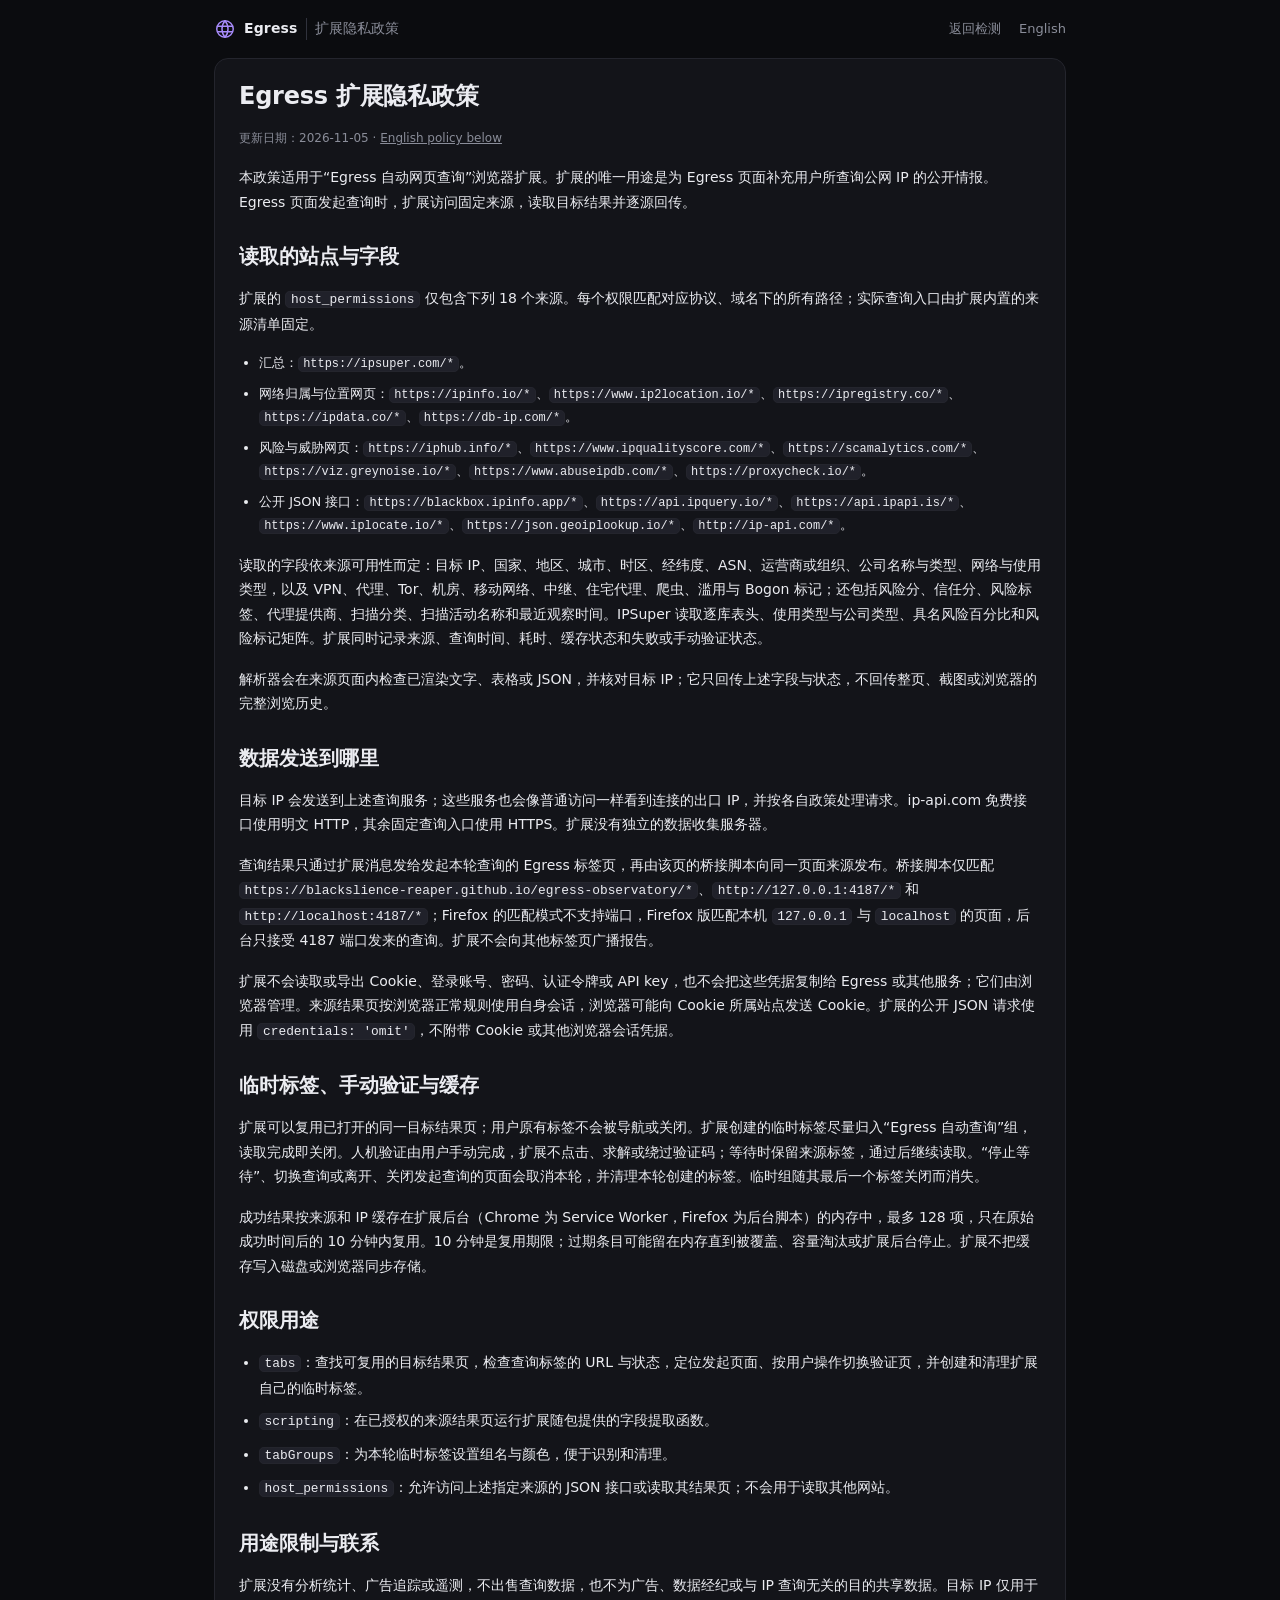
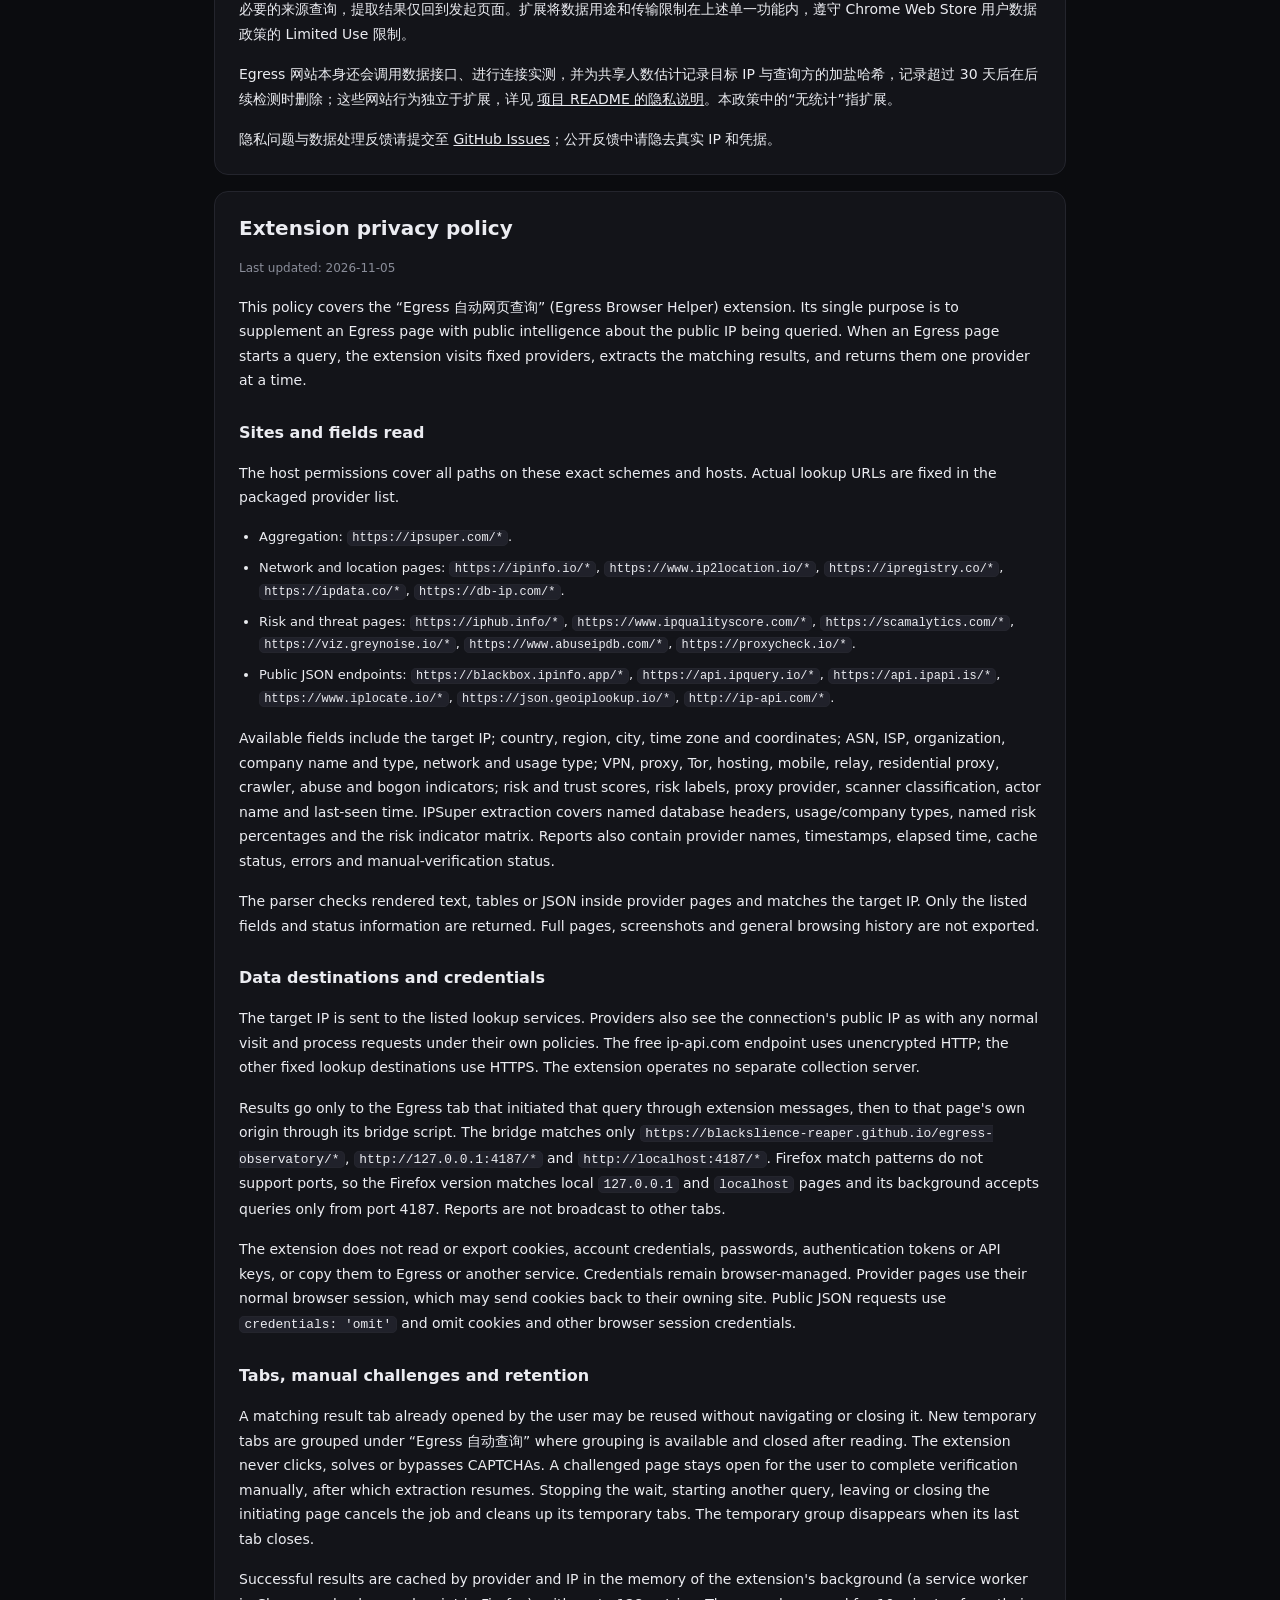
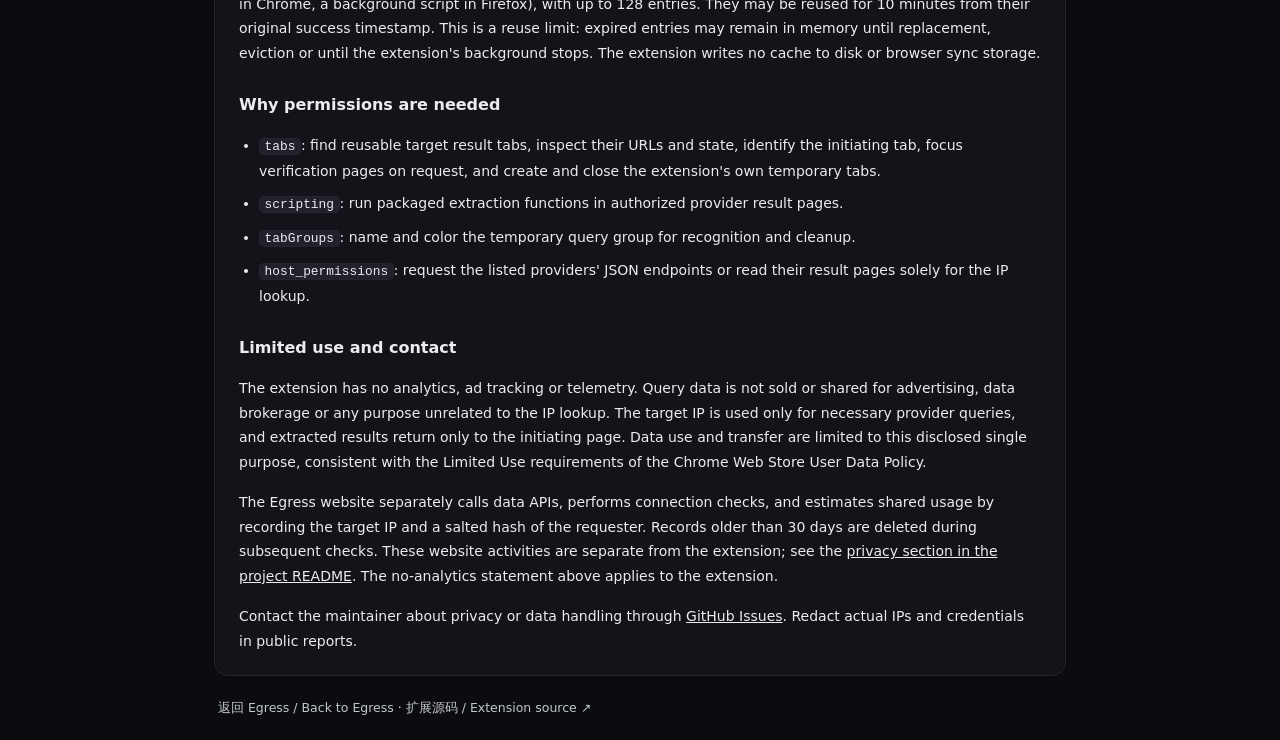
==== commit cab7c1f2: "Package the browser helper per store and offer store installs first - pack.py builds a Chrome/Edge/O" ====
--- a/privacy.html
+++ b/privacy.html
@@ -9,7 +9,7 @@
   <meta name="referrer" content="strict-origin-when-cross-origin">
   <title>扩展隐私政策 · Egress</title>
   <link rel="icon" href="./favicon.svg" type="image/svg+xml">
-  <link rel="stylesheet" href="./styles.css?v=3.2">
+  <link rel="stylesheet" href="./styles.css?v=3.5">
 </head>
 <body class="privacy-page">
   <a class="skip-link" href="#main">跳到隐私政策</a>
@@ -36,12 +36,12 @@
 
       <h2>数据发送到哪里</h2>
       <p>目标 IP 会发送到上述查询服务；这些服务也会像普通访问一样看到连接的出口 IP，并按各自政策处理请求。ip-api.com 免费接口使用明文 HTTP，其余固定查询入口使用 HTTPS。扩展没有独立的数据收集服务器。</p>
-      <p>查询结果只通过扩展消息发给发起本轮查询的 Egress 标签页，再由该页的桥接脚本向同一页面来源发布。桥接脚本仅匹配 <code>https://blackslience-reaper.github.io/egress-observatory/*</code>、<code>http://127.0.0.1:4187/*</code> 和 <code>http://localhost:4187/*</code>。扩展不会向其他标签页广播报告。</p>
+      <p>查询结果只通过扩展消息发给发起本轮查询的 Egress 标签页，再由该页的桥接脚本向同一页面来源发布。桥接脚本仅匹配 <code>https://blackslience-reaper.github.io/egress-observatory/*</code>、<code>http://127.0.0.1:4187/*</code> 和 <code>http://localhost:4187/*</code>；Firefox 的匹配模式不支持端口，Firefox 版匹配本机 <code>127.0.0.1</code> 与 <code>localhost</code> 的页面，后台只接受 4187 端口发来的查询。扩展不会向其他标签页广播报告。</p>
       <p>扩展不会读取或导出 Cookie、登录账号、密码、认证令牌或 API key，也不会把这些凭据复制给 Egress 或其他服务；它们由浏览器管理。来源结果页按浏览器正常规则使用自身会话，浏览器可能向 Cookie 所属站点发送 Cookie。扩展的公开 JSON 请求使用 <code>credentials: 'omit'</code>，不附带 Cookie 或其他浏览器会话凭据。</p>
 
       <h2>临时标签、手动验证与缓存</h2>
       <p>扩展可以复用已打开的同一目标结果页；用户原有标签不会被导航或关闭。扩展创建的临时标签尽量归入“Egress 自动查询”组，读取完成即关闭。人机验证由用户手动完成，扩展不点击、求解或绕过验证码；等待时保留来源标签，通过后继续读取。“停止等待”、切换查询或离开、关闭发起查询的页面会取消本轮，并清理本轮创建的标签。临时组随其最后一个标签关闭而消失。</p>
-      <p>成功结果按来源和 IP 缓存在扩展 Service Worker 的内存中，最多 128 项，只在原始成功时间后的 10 分钟内复用。10 分钟是复用期限；过期条目可能留在内存直到被覆盖、容量淘汰或 Service Worker 停止。扩展不把缓存写入磁盘或浏览器同步存储。</p>
+      <p>成功结果按来源和 IP 缓存在扩展后台（Chrome 为 Service Worker，Firefox 为后台脚本）的内存中，最多 128 项，只在原始成功时间后的 10 分钟内复用。10 分钟是复用期限；过期条目可能留在内存直到被覆盖、容量淘汰或扩展后台停止。扩展不把缓存写入磁盘或浏览器同步存储。</p>
 
       <h2>权限用途</h2>
       <ul>
@@ -75,12 +75,12 @@
 
       <h3>Data destinations and credentials</h3>
       <p>The target IP is sent to the listed lookup services. Providers also see the connection's public IP as with any normal visit and process requests under their own policies. The free ip-api.com endpoint uses unencrypted HTTP; the other fixed lookup destinations use HTTPS. The extension operates no separate collection server.</p>
-      <p>Results go only to the Egress tab that initiated that query through extension messages, then to that page's own origin through its bridge script. The bridge matches only <code>https://blackslience-reaper.github.io/egress-observatory/*</code>, <code>http://127.0.0.1:4187/*</code> and <code>http://localhost:4187/*</code>. Reports are not broadcast to other tabs.</p>
+      <p>Results go only to the Egress tab that initiated that query through extension messages, then to that page's own origin through its bridge script. The bridge matches only <code>https://blackslience-reaper.github.io/egress-observatory/*</code>, <code>http://127.0.0.1:4187/*</code> and <code>http://localhost:4187/*</code>. Firefox match patterns do not support ports, so the Firefox version matches local <code>127.0.0.1</code> and <code>localhost</code> pages and its background accepts queries only from port 4187. Reports are not broadcast to other tabs.</p>
       <p>The extension does not read or export cookies, account credentials, passwords, authentication tokens or API keys, or copy them to Egress or another service. Credentials remain browser-managed. Provider pages use their normal browser session, which may send cookies back to their owning site. Public JSON requests use <code>credentials: 'omit'</code> and omit cookies and other browser session credentials.</p>
 
       <h3>Tabs, manual challenges and retention</h3>
       <p>A matching result tab already opened by the user may be reused without navigating or closing it. New temporary tabs are grouped under “Egress 自动查询” where grouping is available and closed after reading. The extension never clicks, solves or bypasses CAPTCHAs. A challenged page stays open for the user to complete verification manually, after which extraction resumes. Stopping the wait, starting another query, leaving or closing the initiating page cancels the job and cleans up its temporary tabs. The temporary group disappears when its last tab closes.</p>
-      <p>Successful results are cached by provider and IP in service-worker memory, with up to 128 entries. They may be reused for 10 minutes from their original success timestamp. This is a reuse limit: expired entries may remain in memory until replacement, eviction or service-worker termination. The extension writes no cache to disk or browser sync storage.</p>
+      <p>Successful results are cached by provider and IP in the memory of the extension's background (a service worker in Chrome, a background script in Firefox), with up to 128 entries. They may be reused for 10 minutes from their original success timestamp. This is a reuse limit: expired entries may remain in memory until replacement, eviction or until the extension's background stops. The extension writes no cache to disk or browser sync storage.</p>
 
       <h3>Why permissions are needed</h3>
       <ul>
--- a/styles.css
+++ b/styles.css
@@ -45,6 +45,13 @@
 .progress-track { position: fixed; inset: 0 0 auto; height: 2px; z-index: 30; pointer-events: none; }
 .progress-track i { display: block; height: 100%; width: 0; background: linear-gradient(90deg, var(--accent-strong), var(--accent)); transition: width .35s ease, opacity .6s ease .4s; }
 .progress-track.done i { opacity: 0; }
+
+/* local ?mock=1 mode */
+.mock-banner { position: sticky; top: 0; z-index: 25; display: flex; flex-wrap: wrap; align-items: center; gap: 6px 14px; padding: 8px 24px; font-size: 13px; color: var(--text); background: #2a2210; border-bottom: 1px solid rgba(251, 191, 36, .35); }
+.mock-banner strong { color: var(--warn); }
+.mock-banner nav { display: flex; flex-wrap: wrap; gap: 4px 12px; margin-left: auto; }
+.mock-banner a { color: var(--muted); }
+.mock-banner a[aria-current] { color: var(--warn); font-weight: 650; text-decoration: none; }
 
 /* top bar */
 .topbar { max-width: 1260px; margin: 0 auto; padding: 18px 24px 6px; display: flex; align-items: center; justify-content: space-between; gap: 16px; }
@@ -479,6 +486,7 @@
 .lookup-cell:hover { text-decoration:underline; }
 .lookup-ok { color:var(--good); }
 .lookup-wait { color:var(--warn); }
+.lookup-retry { text-decoration:underline dotted; text-underline-offset:3px; }
 .chrome-type-row td { padding-top:8px; padding-bottom:8px; }
 .lookup-details, .type-tools { margin-top:12px; color:var(--muted); font-size:12px; }
 .lookup-details summary, .type-tools summary { cursor:pointer; }
@@ -489,3 +497,6 @@
 .lookup-table td:last-child { text-align:right; font-variant-numeric:tabular-nums; }
 .lookup-table td:nth-child(4) { width:65%; line-height:1.6; overflow-wrap:anywhere; }
 .type-tools details { margin:12px 0; }
+.own-key { display:grid; grid-template-columns:72px minmax(0,1fr) auto; gap:8px; align-items:center; margin:6px 0; }
+.own-key input { width:100%; min-width:0; padding:5px 9px; border:1px solid var(--line-2); border-radius:8px; background:var(--panel-2); }
+.own-key-actions { display:flex; flex-wrap:wrap; gap:8px; align-items:center; margin-top:10px; }
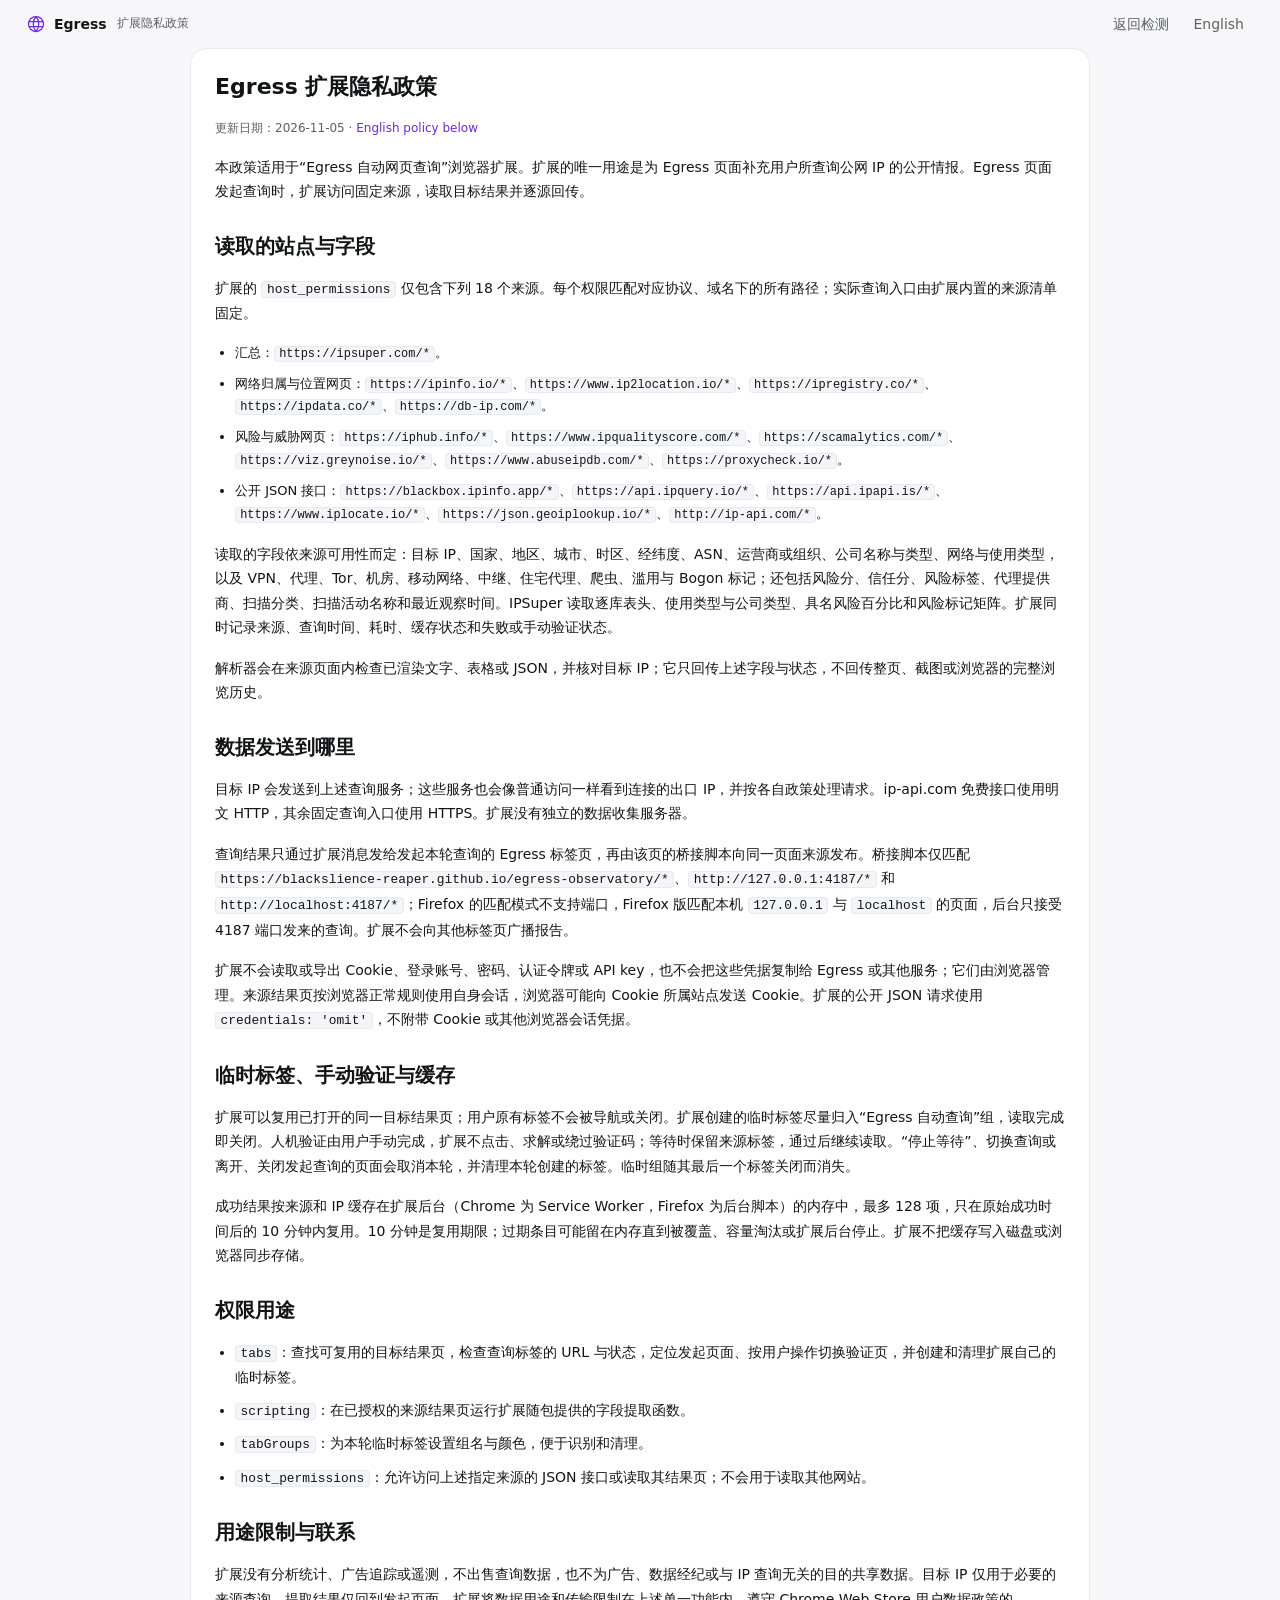
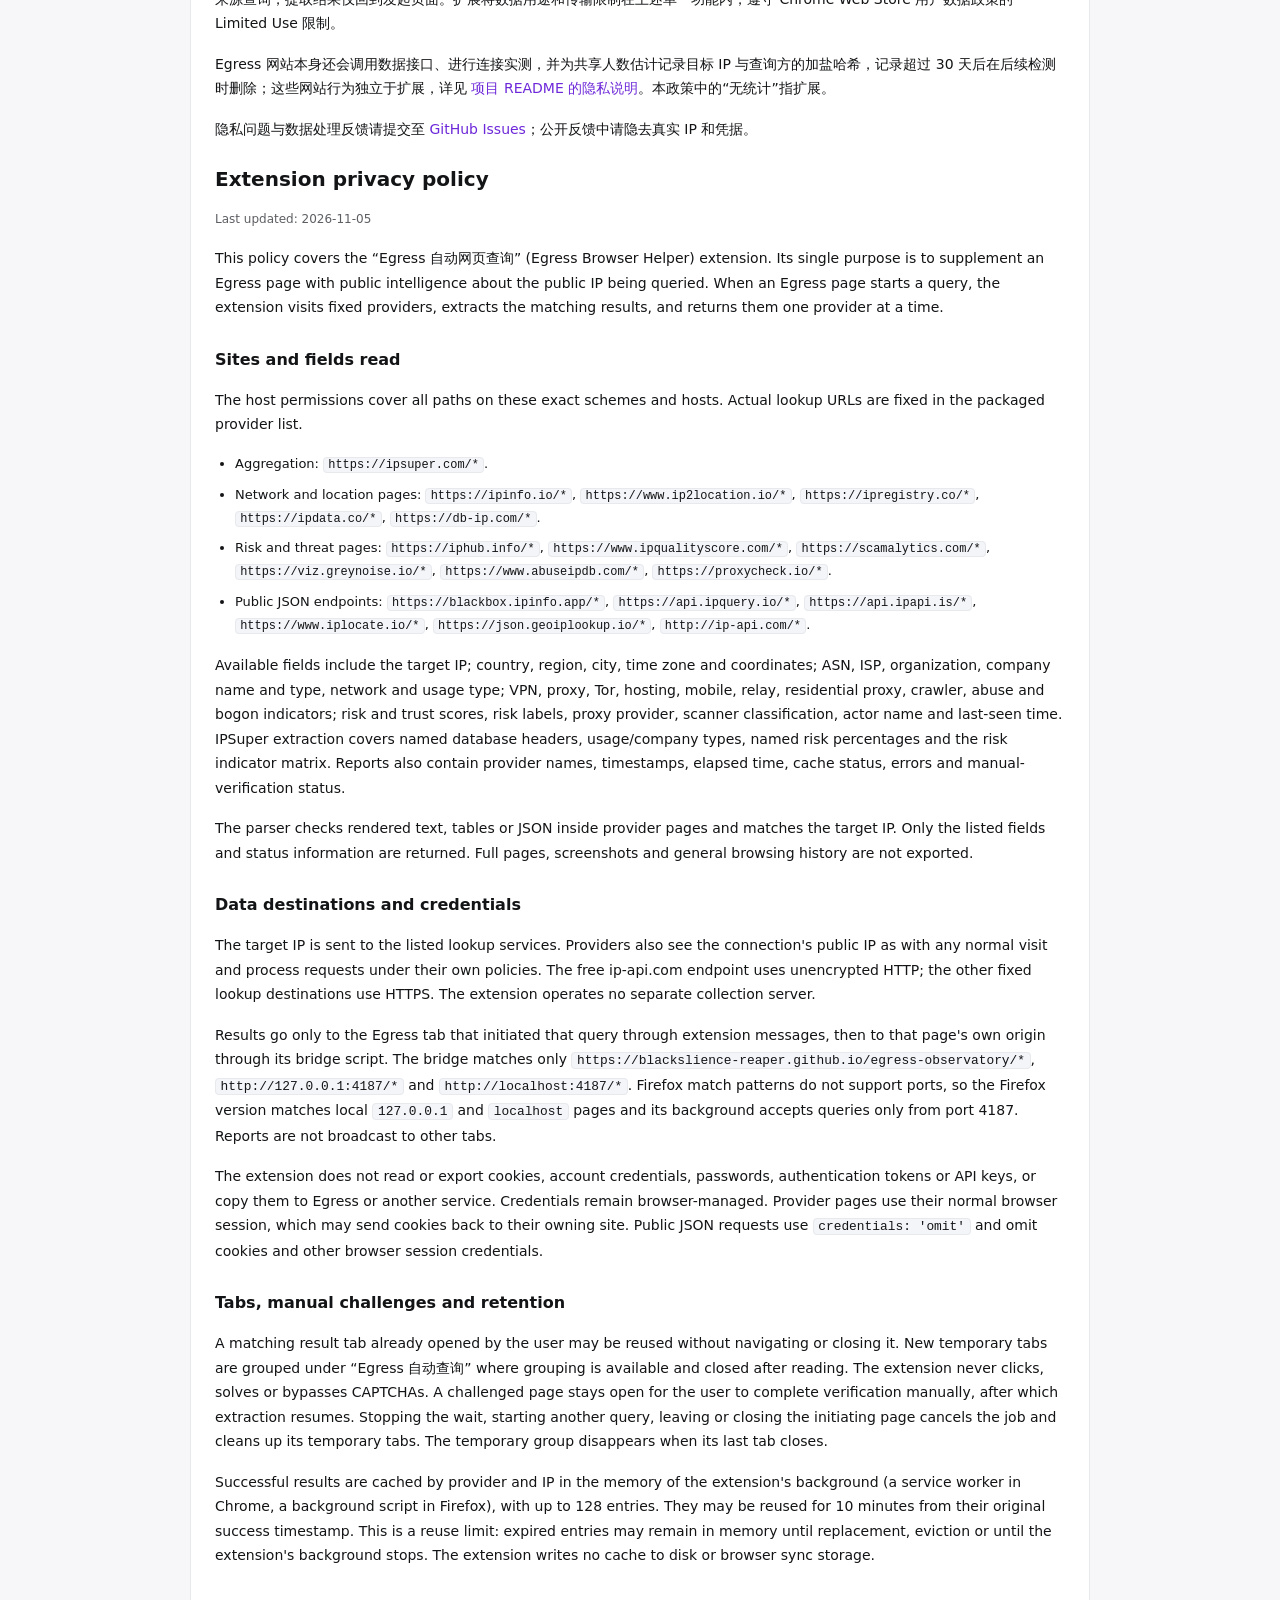
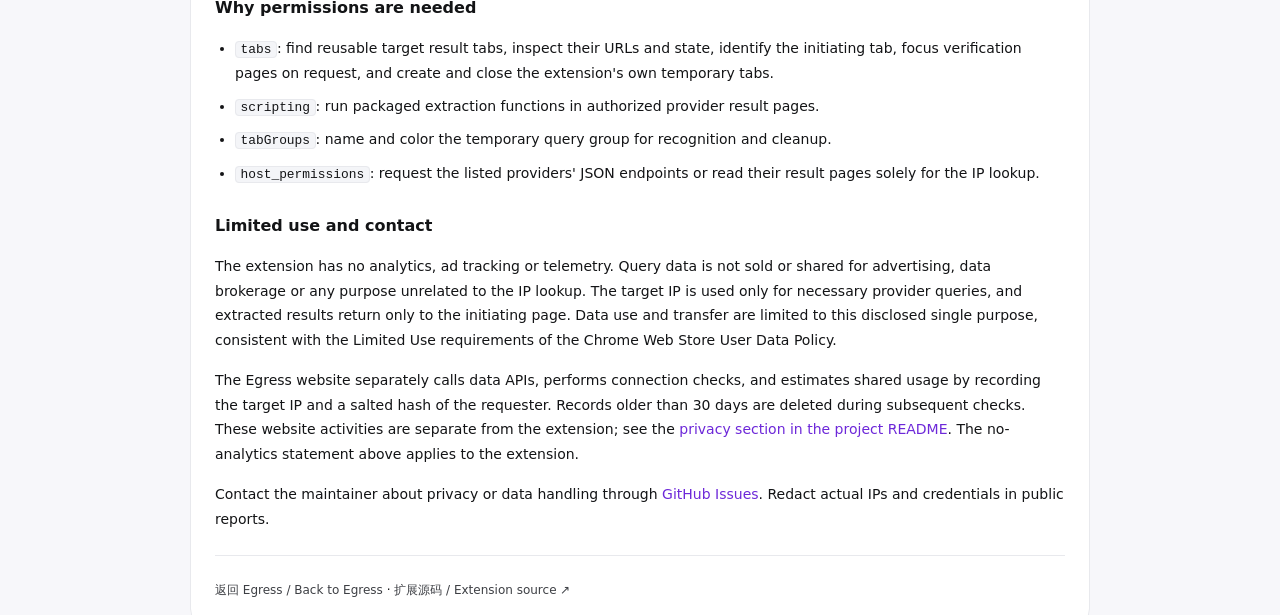
==== commit e1b08336: "Add a light theme and a theme switch, keeping the data gradients The page now follows the system col" ====
--- a/privacy.html
+++ b/privacy.html
@@ -4,12 +4,21 @@
   <meta charset="UTF-8">
   <meta name="viewport" content="width=device-width, initial-scale=1">
   <meta name="description" content="Egress 自动网页查询扩展隐私政策：读取范围、数据用途、权限、缓存与临时标签清理。Includes the English privacy policy.">
-  <meta name="theme-color" content="#0b0c0f">
-  <meta name="color-scheme" content="dark">
+  <meta name="theme-color" content="#f7f7fa">
+  <meta name="color-scheme" content="light dark">
+  <script>
+    (function () {
+      var saved = null;
+      try { saved = localStorage.getItem('egress-theme'); } catch (e) {}
+      var theme = saved === 'light' || saved === 'dark' ? saved : (matchMedia('(prefers-color-scheme: dark)').matches ? 'dark' : 'light');
+      document.documentElement.dataset.theme = theme;
+      document.querySelector('meta[name="theme-color"]').content = theme === 'dark' ? '#0b0c0f' : '#f7f7fa';
+    })();
+  </script>
   <meta name="referrer" content="strict-origin-when-cross-origin">
   <title>扩展隐私政策 · Egress</title>
   <link rel="icon" href="./favicon.svg" type="image/svg+xml">
-  <link rel="stylesheet" href="./styles.css?v=3.5">
+  <link rel="stylesheet" href="./styles.css?v=3.8">
 </head>
 <body class="privacy-page">
   <a class="skip-link" href="#main">跳到隐私政策</a>
--- a/styles.css
+++ b/styles.css
@@ -1,371 +1,490 @@
+/* Egress · framed-sheet layout (tasteskill v2.5 app-screen rules, MIT): a tinted frame holds the 48px top bar
+   and an 8px margin; the work sits on one sheet with a 1px edge, 16px corners and no shadow.
+   Grid at 1440: sheet 1440 - 2 x 8 = 1424; content 1424 - 2 x 1 - 2 x 24 = 1374, capped at 1376 above that.
+   Hero: 2 columns, 1fr + 24 + 1fr (676 + 24 + 676 = 1376). Tiles: 2 x 334 + 8 = 676. Sources: 4 x 338 + 3 x 8 = 1376.
+   Every colour, font family, size and radius below reads a token from these two blocks. */
+
+@font-face { font-family: "IBM Plex Sans"; font-style: normal; font-weight: 100 700; font-display: swap; src: local("IBM Plex Sans"), local("IBMPlexSans"), url("./fonts/IBMPlexSans%5Bwdth,wght%5D.ttf") format("truetype"); }
+@font-face { font-family: "IBM Plex Mono"; font-style: normal; font-weight: 400; font-display: swap; src: local("IBM Plex Mono"), local("IBMPlexMono"), url("./fonts/IBMPlexMono-Regular.ttf") format("truetype"); }
+@font-face { font-family: "IBM Plex Mono"; font-style: normal; font-weight: 500; font-display: swap; src: local("IBM Plex Mono Medium"), local("IBMPlexMono-Medium"), url("./fonts/IBMPlexMono-Medium.ttf") format("truetype"); }
+
+/* ---------- tokens: light (default) ---------- */
 :root {
-  --bg: #0b0c0f;
-  --panel: #131419;
-  --panel-2: #191a21;
-  --panel-3: #20212a;
-  --line: #24252d;
-  --line-2: #30323c;
+  color-scheme: light;
+  --ground: #f7f7fa;
+  --surface: #ffffff;
+  --raised: #f4f5f8;
+  --active: #ebecf0;
+  --border: #e8e9ed;
+  --rule: #f0f1f4;
+  --control: #cdced3;
+  --text: #131416;
+  --text-2: #3d3f44;
+  --muted: #5d5f63;
+  --faint: #67696e;
+  --accent: #6d28d9;
+  --accent-ink: #ffffff;
+  --primary: #131416;
+  --primary-ink: #ffffff;
+  --positive: #1e7b4f;
+  --ok: #4d7c0f;
+  --negative: #c4242a;
+  --warning: #92400e;
+  --info: #1d5f9e;
+  --orange: #b45309;
+  --pill-positive-bg: #dcfae5;
+  --pill-positive-ink: #04250e;
+  --pill-negative-bg: #ffedea;
+  --pill-negative-ink: #831c1e;
+  --pill-warning-bg: #fffbeb;
+  --pill-warning-ink: #92400e;
+  --pill-warning-edge: #fde68a;
+  --pill-neutral-bg: #ebecf0;
+  --pill-neutral-ink: #353739;
+  --t-good: #1e7b4f; --t-teal: #0f766e; --t-sky: #1d5f9e; --t-warn: #92400e; --t-orange: #b45309;
+  --t-violet: #6d28d9; --t-slate: #4f46e5; --t-muted: #5d5f63; --t-bad: #c4242a;
+  --float-shadow: 0 4px 12px rgba(19, 20, 22, .08);
+  --tint: 10%;
+  /* gradient ends on data only: grade pairs deep -> bright, each end 3:1 or more on white */
+  --ring-good-1: #0f6e52; --ring-good-2: #18a06a; --ring-ok-1: #3f6b0c; --ring-ok-2: #689a12;
+  --ring-warn-1: #9a3412; --ring-warn-2: #c26a06; --ring-bad-1: #9f1239; --ring-bad-2: #e0445a;
+  --progress-1: #6d28d9; --progress-2: #8b5cf6;
+  --gauge-orange: #ea580c; --gauge-yellow: #c26a06; --gauge-lime: #689a12;
+
+  --font: "IBM Plex Sans", system-ui, sans-serif;
+  --mono: "IBM Plex Mono", monospace;
+  --fs-xs: 11px; --fs-small: 12px; --fs-meta: 13px; --fs-body: 14px; --fs-section: 16px; --fs-title: 22px; --fs-kpi: 28px;
+  --radius-chip: 4px; --radius-control: 6px; --radius-card: 8px; --radius-sheet: 16px; --radius-pill: 999px;
+  --sheet-inset: 8px; --gap: 24px; --pad: 24px; --card-pad: 20px;
+  --control-height: 32px; --hit: 44px; --row-height: 48px; --topbar: 48px;
+  --ease: cubic-bezier(.2, .8, .2, 1); --dur: 180ms;
+
+  /* legacy names the existing rules use, mapped onto the roles above */
+  --bg: var(--ground); --panel: var(--surface); --panel-2: var(--raised); --panel-3: var(--active);
+  --line: var(--border); --line-2: var(--control); --soft: var(--text-2); --dim: var(--faint);
+  --accent-strong: var(--accent);
+  --good: var(--positive); --warn: var(--warning); --bad: var(--negative);
+  --good-bg: var(--pill-positive-bg); --warn-bg: var(--pill-warning-bg); --bad-bg: var(--pill-negative-bg);
+  --radius: var(--radius-card);
+}
+
+/* ---------- tokens: dark (the existing palette) ---------- */
+:root[data-theme="dark"] {
+  color-scheme: dark;
+  --ground: #0b0c0f;
+  --surface: #131419;
+  --raised: #191a21;
+  --active: #20212a;
+  --border: #24252d;
+  --rule: #1c1d24;
+  --control: #3a3c47;
   --text: #ebecf1;
-  --soft: #c4c6cf;
-  --muted: #8a8d99;
-  --dim: #5d606c;
+  --text-2: #c4c6cf;
+  --muted: #a3a6b1;
+  --faint: #8a8d99;
   --accent: #a78bfa;
-  --accent-strong: #8b5cf6;
   --accent-ink: #160f2b;
-  --good: #34d399;
-  --warn: #fbbf24;
-  --bad: #f87171;
+  --primary: #ebecf1;
+  --primary-ink: #0b0c0f;
+  --positive: #34d399;
+  --ok: #a3e635;
+  --negative: #f87171;
+  --warning: #fbbf24;
   --info: #7dd3fc;
-  --good-bg: rgba(52, 211, 153, .08);
-  --warn-bg: rgba(251, 191, 36, .08);
-  --bad-bg: rgba(248, 113, 113, .08);
-  --radius: 14px;
-  --font: "Inter", "HarmonyOS Sans SC", "PingFang SC", "Microsoft YaHei UI", "Microsoft YaHei", system-ui, -apple-system, "Segoe UI", sans-serif;
-  --mono: "JetBrains Mono", "Cascadia Code", ui-monospace, "SFMono-Regular", Menlo, Consolas, monospace;
+  --orange: #fb923c;
+  --pill-positive-bg: #12261e;
+  --pill-positive-ink: #34d399;
+  --pill-negative-bg: #2a1719;
+  --pill-negative-ink: #fca5a5;
+  --pill-warning-bg: #2a2212;
+  --pill-warning-ink: #fde68a;
+  --pill-warning-edge: #5c4a1a;
+  --pill-neutral-bg: #20212a;
+  --pill-neutral-ink: #c4c6cf;
+  --t-good: #34d399; --t-teal: #2dd4bf; --t-sky: #7dd3fc; --t-warn: #fbbf24; --t-orange: #fb923c;
+  --t-violet: #c4b5fd; --t-slate: #a5b4fc; --t-muted: #8a8d99; --t-bad: #f87171;
+  --float-shadow: 0 4px 12px rgba(0, 0, 0, .4);
+  --tint: 14%;
+  --ring-good-1: #138a6a; --ring-good-2: #5fe3a8; --ring-ok-1: #2f9f73; --ring-ok-2: #b9e05a;
+  --ring-warn-1: #c2662b; --ring-warn-2: #f5c84c; --ring-bad-1: #a92a4a; --ring-bad-2: #f77f91;
+  --progress-1: #8b5cf6; --progress-2: #a78bfa;
+  --gauge-orange: #fb923c; --gauge-yellow: #fbbf24; --gauge-lime: #a3e635;
 }
 
 * { box-sizing: border-box; }
-html { background: var(--bg); color: var(--text); font: 14px/1.55 var(--font); -webkit-text-size-adjust: 100%; scroll-behavior: smooth; }
+html { background: var(--ground); color: var(--text); font: var(--fs-body)/1.45 var(--font); -webkit-text-size-adjust: 100%; scroll-behavior: smooth; }
 body { margin: 0; min-height: 100vh; font-variant-numeric: tabular-nums; }
+html.theme-fade, html.theme-fade * { transition: background-color var(--dur) var(--ease), border-color var(--dur) var(--ease), color var(--dur) var(--ease), fill var(--dur) var(--ease), stroke var(--dur) var(--ease) !important; }
 a { color: inherit; }
-button, input { font: inherit; color: inherit; }
+button, input, textarea { font: inherit; color: inherit; }
 h1, h2, h3, p, dl, dd, ul { margin: 0; }
 ul { padding: 0; list-style: none; }
-code { font-family: var(--mono); font-size: .92em; background: var(--panel-3); border: 1px solid var(--line); border-radius: 5px; padding: 0 .35em; }
+code { font-family: var(--mono); font-size: .92em; background: var(--raised); border: 1px solid var(--border); border-radius: var(--radius-chip); padding: 0 .35em; }
 .sr-only { position: absolute; width: 1px; height: 1px; overflow: hidden; clip: rect(0 0 0 0); white-space: nowrap; }
-.skip-link { position: absolute; left: 12px; top: -48px; background: var(--accent); color: var(--accent-ink); padding: 8px 12px; border-radius: 8px; z-index: 20; }
-.skip-link:focus { top: 12px; }
+.skip-link { position: absolute; left: 12px; top: -60px; display: inline-flex; align-items: center; min-height: var(--hit); background: var(--primary); color: var(--primary-ink); padding: 0 12px; border-radius: var(--radius-control); z-index: 40; text-decoration: none; }
+.skip-link:focus { top: 2px; }
 .muted { color: var(--muted); }
-.small { font-size: 12px; }
-.mono { font-family: var(--mono); font-size: 13px; }
+.small { font-size: var(--fs-small); }
+.mono { font-family: var(--mono); font-size: var(--fs-meta); }
 .neg { color: var(--bad); }
 :focus-visible { outline: 2px solid var(--accent); outline-offset: 2px; }
 
+/* links: a 44px hit box without moving the line they sit in */
+main a, .footer a { display: inline-block; min-width: var(--hit); min-height: var(--hit); padding-block: 12px; margin-block: -12px; line-height: 20px; text-align: center; color: var(--accent); text-decoration: none; }
+main a:hover, .footer a:hover { text-decoration: underline; text-underline-offset: 3px; }
+/* links inside a sentence: the hit box grows sideways too, without moving the words around them */
+main p a, .footer p a { min-width: 0; padding-inline: 12px; margin-inline: -12px; text-align: left; }
+
 /* progress */
-.progress-track { position: fixed; inset: 0 0 auto; height: 2px; z-index: 30; pointer-events: none; }
-.progress-track i { display: block; height: 100%; width: 0; background: linear-gradient(90deg, var(--accent-strong), var(--accent)); transition: width .35s ease, opacity .6s ease .4s; }
+.progress-track { position: fixed; inset: var(--topbar) 0 auto; height: 2px; z-index: 30; pointer-events: none; }
+.progress-track i { display: block; height: 100%; width: 0; background: linear-gradient(90deg, var(--progress-1), var(--progress-2)); transition: width var(--dur) var(--ease), opacity var(--dur) var(--ease) .18s; }
 .progress-track.done i { opacity: 0; }
 
 /* local ?mock=1 mode */
-.mock-banner { position: sticky; top: 0; z-index: 25; display: flex; flex-wrap: wrap; align-items: center; gap: 6px 14px; padding: 8px 24px; font-size: 13px; color: var(--text); background: #2a2210; border-bottom: 1px solid rgba(251, 191, 36, .35); }
+.mock-banner { position: sticky; top: 0; z-index: 25; display: flex; flex-wrap: wrap; align-items: center; gap: 6px 14px; padding: 8px 24px; font-size: var(--fs-meta); color: var(--text); background: var(--pill-warning-bg); border-bottom: 1px solid var(--pill-warning-edge); }
 .mock-banner strong { color: var(--warn); }
 .mock-banner nav { display: flex; flex-wrap: wrap; gap: 4px 12px; margin-left: auto; }
 .mock-banner a { color: var(--muted); }
-.mock-banner a[aria-current] { color: var(--warn); font-weight: 650; text-decoration: none; }
-
-/* top bar */
-.topbar { max-width: 1260px; margin: 0 auto; padding: 18px 24px 6px; display: flex; align-items: center; justify-content: space-between; gap: 16px; }
-.brand { display: flex; align-items: center; gap: 8px; text-decoration: none; font-weight: 650; letter-spacing: .01em; }
-.brand svg { width: 22px; height: 22px; fill: none; stroke: var(--accent); stroke-width: 1.6; }
-.brand em { font-style: normal; color: var(--muted); font-weight: 500; padding-left: 8px; border-left: 1px solid var(--line-2); }
-.topbar nav { display: flex; gap: 18px; font-size: 13px; }
-.topbar nav a { color: var(--muted); text-decoration: none; }
+.mock-banner a[aria-current] { color: var(--warn); font-weight: 600; text-decoration: none; }
+
+/* ---------- shell: top bar on the frame, then the sheet ---------- */
+.topbar { position: relative; height: var(--topbar); padding: 0 calc(var(--sheet-inset) + var(--pad) - 6px); display: flex; align-items: center; justify-content: space-between; gap: 16px; }
+.brand { display: inline-flex; align-items: center; gap: 8px; min-height: var(--hit); text-decoration: none; font-weight: 600; font-size: var(--fs-body); }
+.brand svg { width: 20px; height: 20px; fill: none; stroke: var(--accent); stroke-width: 1.5; }
+.brand em { font-style: normal; color: var(--muted); font-weight: 400; font-size: var(--fs-small); padding-left: 2px; }
+.topbar nav { display: flex; align-items: center; gap: 4px; font-size: var(--fs-body); }
+.topbar nav a { display: inline-flex; align-items: center; min-height: var(--hit); padding: 0 10px; color: var(--muted); text-decoration: none; border-radius: var(--radius-control); }
 .topbar nav a:hover { color: var(--text); }
-
-.wrap { max-width: 1260px; margin: 0 auto; padding: 12px 24px 40px; display: grid; grid-template-columns: minmax(0, 1fr); gap: 16px; }
+.menu-btn { display: none; }
+.theme-toggle .ico-sun { display: none; }
+:root[data-theme="dark"] .theme-toggle .ico-moon { display: none; }
+:root[data-theme="dark"] .theme-toggle .ico-sun { display: inline; }
+.menu-sheet { position: absolute; right: 12px; top: calc(var(--topbar) - 4px); z-index: 50; display: grid; min-width: 180px; padding: 6px; background: var(--surface); border: 1px solid var(--border); border-radius: var(--radius-card); box-shadow: var(--float-shadow); }
+.menu-sheet[hidden] { display: none; }
+.menu-sheet a { display: flex; align-items: center; min-height: var(--hit); padding: 0 12px; color: var(--text); text-decoration: none; border-radius: var(--radius-control); }
+.menu-sheet a:hover { background: var(--raised); }
+
+.wrap { margin: 0 var(--sheet-inset) var(--sheet-inset); min-height: calc(100vh - var(--topbar) - var(--sheet-inset)); padding: var(--pad); background: var(--surface); border: 1px solid var(--border); border-radius: var(--radius-sheet); display: grid; grid-template-columns: minmax(0, 1376px); justify-content: center; align-content: start; gap: var(--gap); }
 .wrap > * { min-width: 0; }
-.card { background: var(--panel); border: 1px solid var(--line); border-radius: var(--radius); padding: 22px 24px; }
-.card-title { font-size: 15px; font-weight: 650; margin-bottom: 16px; display: flex; align-items: baseline; gap: 10px; flex-wrap: wrap; }
-.card-title small, .section-title small { font-size: 12px; font-weight: 400; color: var(--muted); }
-
-/* buttons */
-button { cursor: pointer; border: 1px solid var(--line-2); background: var(--panel-2); border-radius: 9px; padding: 7px 14px; transition: background .15s, border-color .15s, color .15s; }
-button:hover { border-color: var(--dim); background: var(--panel-3); }
-button.accent { background: var(--accent); border-color: var(--accent); color: var(--accent-ink); font-weight: 650; }
-button.accent:hover { background: #b9a2fc; border-color: #b9a2fc; }
-button.ghost { background: transparent; }
-button.small { padding: 4px 10px; font-size: 12px; }
-button svg { width: 14px; height: 14px; fill: none; stroke: currentColor; stroke-width: 1.6; stroke-linecap: round; stroke-linejoin: round; vertical-align: -2px; margin-right: 6px; }
+/* report sections sit on the sheet, set apart by a rule (frame, sheet, card: no fourth level) */
+.card { padding: var(--gap) 0 0; border-top: 1px solid var(--border); }
+.card-title { font-size: var(--fs-section); font-weight: 600; margin-bottom: 16px; display: flex; align-items: baseline; gap: 10px; flex-wrap: wrap; }
+.card-title small, .section-title small { font-size: var(--fs-small); font-weight: 400; color: var(--muted); }
+
+/* ---------- buttons: a 44px box with the sheet's 32px control drawn inside ---------- */
+button { cursor: pointer; min-height: var(--hit); min-width: var(--hit); padding: 0 12px; border: solid transparent; border-width: 6px 0; background: var(--surface); background-clip: padding-box; box-shadow: inset 0 0 0 1px var(--control); border-radius: var(--radius-control) / calc(var(--radius-control) + 6px); font-size: var(--fs-body); font-weight: 500; transition: background-color var(--dur) var(--ease), box-shadow var(--dur) var(--ease), color var(--dur) var(--ease); }
+button:hover { background-color: var(--raised); }
+button:active { background-color: var(--active); }
+button:focus-visible { outline: none; box-shadow: inset 0 0 0 2px var(--accent); }
+button:disabled { opacity: .45; cursor: default; }
+button:disabled:hover { background-color: var(--surface); }
+button.accent { background-color: var(--primary); color: var(--primary-ink); box-shadow: none; }
+button.accent:hover { background-color: color-mix(in srgb, var(--primary) 86%, var(--surface)); }
+button.accent:focus-visible { box-shadow: inset 0 0 0 2px var(--accent), inset 0 0 0 4px var(--surface); }
+button.ghost { background-color: var(--surface); }
+button.ghost:hover { background-color: var(--raised); }
+button.small { padding: 0 10px; font-size: var(--fs-small); border-width: 8px 0; }
+button svg { width: 14px; height: 14px; fill: none; stroke: currentColor; stroke-width: 1.5; stroke-linecap: round; stroke-linejoin: round; vertical-align: -2px; margin-right: 6px; }
 button[data-done]::after { content: " · " attr(data-done); font-weight: 400; }
-.chip-btn { padding: 2px 9px; font-size: 12px; border-radius: 7px; color: var(--soft); }
-
-/* hero */
-.hero { display: grid; grid-template-columns: minmax(0, 5fr) minmax(0, 7fr); gap: 28px; padding: 26px 28px; }
-.hero-left { display: flex; flex-direction: column; gap: 18px; min-width: 0; }
+.chip-btn { padding: 0 10px; font-size: var(--fs-small); border-width: 8px 0; border-radius: var(--radius-pill); color: var(--text-2); }
+.chip-btn[aria-pressed="true"] { color: var(--accent); box-shadow: inset 0 0 0 1px var(--accent); background-color: var(--surface); }
+
+/* ---------- hero: the answer and the query, unboxed on the sheet ---------- */
+.hero { display: grid; grid-template-columns: minmax(0, 1fr) minmax(0, 1fr); gap: var(--gap); padding: 0; border-top: 0; }
+.hero-left { display: flex; flex-direction: column; gap: var(--gap); min-width: 0; }
 .hero-right { min-width: 0; }
-h1 { font-size: 24px; line-height: 1.3; font-weight: 700; letter-spacing: -.01em; }
-.score-row { display: grid; grid-template-columns: 132px minmax(0, 1fr); gap: 20px; align-items: start; }
-/* score ring: the value arc runs from a deep to a bright shade of the grade colour (conic gradient masked to the ring, round caps) */
+h1 { font-size: var(--fs-title); line-height: 1.3; font-weight: 600; }
+.score-row { display: grid; grid-template-columns: 120px minmax(0, 1fr); gap: var(--gap); align-items: start; }
+/* score ring: the value arc runs from a deep to a bright shade of the grade colour (conic gradient masked to the ring, round caps), a fixed tick at the base 92 */
 @property --p { syntax: "<number>"; inherits: true; initial-value: 0; }
-.score-ring { --p: 0; --g1: #3a3a40; --g2: #3a3a40; position: relative; width: 132px; height: 132px; transition: --p .9s cubic-bezier(.2, .8, .2, 1); }
-.score-ring[data-tone="great"], .score-ring[data-tone="good"] { --g1: #138a6a; --g2: #5fe3a8; }
-.score-ring[data-tone="ok"] { --g1: #2f9f73; --g2: #b9e05a; }
-.score-ring[data-tone="warn"] { --g1: #c2662b; --g2: #f5c84c; }
-.score-ring[data-tone="bad"] { --g1: #a92a4a; --g2: #f77f91; }
+.score-ring { --p: 0; --g1: var(--control); --g2: var(--control); position: relative; width: 120px; height: 120px; transition: --p 240ms var(--ease); }
+.score-ring[data-tone="great"], .score-ring[data-tone="good"] { --g1: var(--ring-good-1); --g2: var(--ring-good-2); }
+.score-ring[data-tone="ok"] { --g1: var(--ring-ok-1); --g2: var(--ring-ok-2); }
+.score-ring[data-tone="warn"] { --g1: var(--ring-warn-1); --g2: var(--ring-warn-2); }
+.score-ring[data-tone="bad"] { --g1: var(--ring-bad-1); --g2: var(--ring-bad-2); }
 .ring { width: 100%; height: 100%; transform: rotate(-90deg); }
 .ring circle { fill: none; stroke-width: 10; }
-.ring-track { stroke: var(--panel-3); }
+.ring-track { stroke: var(--active); }
 .ring-arc { position: absolute; inset: 0; border-radius: 50%; background: conic-gradient(var(--g1), var(--g2) calc(var(--p) * 3.6deg), transparent 0);
   -webkit-mask: radial-gradient(closest-side, transparent calc(78.33% - .5px), #000 78.33%, #000 95%, transparent calc(95% + .5px));
   mask: radial-gradient(closest-side, transparent calc(78.33% - .5px), #000 78.33%, #000 95%, transparent calc(95% + .5px)); }
 .ring-cap { position: absolute; left: 45.833%; top: 2.5%; width: 8.333%; height: 8.333%; border-radius: 50%; background: var(--g1); transform-origin: 50% 570%; }
 .ring-cap.ring-tip { background: var(--g2); transform: rotate(calc(var(--p) * 3.6deg)); }
+.ring-base { position: absolute; left: calc(50% - 1px); top: 1.667%; width: 2px; height: 10%; background: var(--text); transform-origin: 50% 483.3%; transform: rotate(331.2deg); border-radius: calc(var(--radius-chip) / 4); }
 .score-ring:not(.has-score) .ring-arc, .score-ring:not(.has-score) .ring-cap { display: none; }
+.score-ring:not(.has-score) .ring-text strong { font-size: var(--fs-section); color: var(--faint); }
 .ring-text { position: absolute; inset: 0; display: flex; flex-direction: column; align-items: center; justify-content: center; }
-.ring-text strong { font-size: 40px; line-height: 1; font-weight: 700; letter-spacing: -.02em; }
-.ring-text span { font-size: 13px; margin-top: 6px; color: var(--muted); font-weight: 600; }
+.ring-text strong { font-size: var(--fs-kpi); line-height: 1; font-weight: 400; }
+.ring-text span { font-size: var(--fs-small); margin-top: 4px; color: var(--muted); font-weight: 500; }
 .tone-great, .tone-good { color: var(--good) !important; }
-.tone-ok { color: #a3e635 !important; }
+.tone-ok { color: var(--ok) !important; }
 .tone-warn { color: var(--warn) !important; }
 .tone-bad { color: var(--bad) !important; }
 
 .verdict { display: flex; flex-direction: column; gap: 8px; min-width: 0; }
 .verdict-head { display: flex; align-items: center; gap: 10px; flex-wrap: wrap; }
-.verdict-label { font-size: 18px; font-weight: 700; }
-.confidence { font-size: 11px; padding: 1px 7px; border-radius: 99px; border: 1px solid var(--line-2); color: var(--muted); }
-.confidence.c-high { color: var(--good); border-color: rgba(52, 211, 153, .35); }
-.confidence.c-low { color: var(--warn); border-color: rgba(251, 191, 36, .35); }
-.pending-note { font-size: 12px; color: var(--muted); display: inline-flex; align-items: center; gap: 4px; }
-.verdict-text { color: var(--soft); }
-.score-split { display: flex; gap: 14px; flex-wrap: wrap; font-size: 12px; color: var(--muted); }
-.score-split b { color: var(--text); font-size: 14px; margin-left: 2px; }
+.verdict-label { font-size: var(--fs-section); font-weight: 600; }
+.confidence { display: inline-flex; align-items: center; min-height: var(--hit); margin-block: -12px; padding: 0 8px; border: solid transparent; border-width: 12px 0; background-clip: padding-box; box-shadow: inset 0 0 0 1px var(--control); border-radius: var(--radius-pill); font-size: var(--fs-xs); color: var(--muted); }
+.confidence.c-high { color: var(--good); box-shadow: inset 0 0 0 1px color-mix(in srgb, var(--good) 40%, transparent); }
+.confidence.c-low { color: var(--warn); box-shadow: inset 0 0 0 1px color-mix(in srgb, var(--warn) 40%, transparent); }
+.pending-note { font-size: var(--fs-small); color: var(--muted); display: inline-flex; align-items: center; gap: 4px; }
+.verdict-text { color: var(--text-2); }
+.score-split { display: flex; gap: 14px; flex-wrap: wrap; align-items: center; font-size: var(--fs-small); color: var(--muted); }
+.score-split b { color: var(--text); font-size: var(--fs-body); margin-left: 2px; }
 .score-split b.neg { color: var(--bad); }
-.deductions { display: flex; flex-direction: column; gap: 3px; font-size: 13px; }
-.deductions li { display: flex; align-items: center; gap: 7px; color: var(--soft); }
-.deductions li b { color: var(--bad); min-width: 26px; }
-.deductions .dot { width: 6px; height: 6px; border-radius: 2px; background: var(--bad); flex: none; }
+.deductions { display: flex; flex-direction: column; gap: 4px; font-size: var(--fs-meta); }
+.deductions li { display: flex; align-items: center; gap: 8px; color: var(--text-2); min-height: var(--hit); padding-block: 12px; margin-block: -12px; }
+.deductions li b { color: var(--bad); min-width: 28px; text-align: right; }
+.deductions .dot { width: 6px; height: 6px; border-radius: calc(var(--radius-chip) / 2); background: var(--bad); flex: none; }
 .deductions .clean b { color: var(--good); }
-.hero-actions { display: flex; gap: 8px; flex-wrap: wrap; }
-
-.block { border-top: 1px solid var(--line); padding-top: 14px; }
-.block-head { display: flex; align-items: center; justify-content: space-between; gap: 10px; margin-bottom: 8px; }
-.block-head h2 { font-size: 13px; font-weight: 650; color: var(--soft); }
+.hero-actions { display: flex; gap: 8px; flex-wrap: wrap; margin-top: -12px; }
+
+.block { padding-top: 0; }
+.block-head { display: flex; align-items: center; justify-content: space-between; gap: 10px; margin-bottom: 4px; }
+.block-head h2 { font-size: var(--fs-section); font-weight: 600; color: var(--text); }
 .addr { display: grid; }
-.addr-row { display: grid; grid-template-columns: 76px minmax(0, 1fr); gap: 10px; padding: 8px 0; border-bottom: 1px solid var(--line); align-items: center; }
+.addr-row { display: grid; grid-template-columns: 84px minmax(0, 1fr); gap: 12px; min-height: 40px; padding: 8px 0; border-bottom: 1px solid var(--rule); align-items: center; }
 .addr-row:last-child { border-bottom: 0; }
-.addr dt { color: var(--muted); font-size: 13px; }
+.addr dt { color: var(--muted); font-size: var(--fs-small); }
 .addr dd { display: flex; align-items: center; gap: 6px; flex-wrap: wrap; min-width: 0; overflow-wrap: anywhere; }
-.flag { width: 20px; height: 15px; border-radius: 2px; object-fit: cover; vertical-align: -2px; margin-right: 5px; box-shadow: 0 0 0 1px rgba(255, 255, 255, .08); background: var(--panel-3); }
-.tag { font-size: 11px; color: var(--muted); border: 1px solid var(--line-2); border-radius: 5px; padding: 0 5px; }
-.tag-self { color: var(--accent); border-color: rgba(167, 139, 250, .4); }
-.asn { color: var(--text); font-weight: 650; text-decoration: underline dotted var(--dim); text-underline-offset: 3px; }
-.pill { display: inline-flex; align-items: center; font-size: 12px; font-weight: 600; border-radius: 6px; padding: 1px 8px; }
-.pill-good { color: var(--good); background: var(--good-bg); }
-.pill-warn { color: var(--warn); background: var(--warn-bg); }
-.pill-bad { color: var(--bad); background: var(--bad-bg); }
-.pill-muted { color: var(--muted); background: var(--panel-3); }
-.ipv { font-family: var(--mono); font-size: 13px; }
-
-.egress-list { display: grid; gap: 4px; }
-.egress-list li { display: flex; justify-content: space-between; align-items: center; gap: 10px; padding: 7px 10px; border-radius: 9px; background: var(--panel-2); border: 1px solid var(--line); font-size: 13px; min-width: 0; }
-.egress-list li.is-target .ipv::before { content: "●"; color: var(--accent); font-size: 9px; margin-right: 7px; vertical-align: 2px; }
+.flag { width: 20px; height: 15px; border-radius: calc(var(--radius-chip) / 2); object-fit: cover; vertical-align: -2px; margin-right: 5px; box-shadow: 0 0 0 1px var(--border); background: var(--active); }
+.tag { font-size: var(--fs-xs); color: var(--muted); border: 1px solid var(--control); border-radius: var(--radius-chip); padding: 0 5px; }
+.tag-self { color: var(--accent); border-color: color-mix(in srgb, var(--accent) 45%, transparent); }
+main a.asn { color: var(--text); font-weight: 600; text-decoration: underline dotted var(--faint); text-underline-offset: 3px; text-align: left; }
+.pill { display: inline-flex; align-items: center; font-size: var(--fs-small); font-weight: 500; border-radius: var(--radius-pill); padding: 1px 8px; white-space: nowrap; flex: none; }
+.pill-good { color: var(--pill-positive-ink); background: var(--pill-positive-bg); }
+.pill-warn { color: var(--pill-warning-ink); background: var(--pill-warning-bg); }
+.pill-bad { color: var(--pill-negative-ink); background: var(--pill-negative-bg); }
+.pill-muted { color: var(--pill-neutral-ink); background: var(--pill-neutral-bg); }
+.ipv { font-family: var(--mono); font-size: var(--fs-meta); }
+
+.egress-list { display: grid; }
+.egress-list li { display: flex; justify-content: space-between; align-items: center; gap: 10px; min-height: 40px; padding: 0 2px; border-bottom: 1px solid var(--rule); font-size: var(--fs-meta); min-width: 0; }
+.egress-list li:last-child { border-bottom: 0; }
+.egress-list li.is-target .ipv::before { content: "●"; color: var(--accent); font-size: var(--fs-xs); margin-right: 7px; vertical-align: 1px; }
 .eg-name { color: var(--muted); white-space: nowrap; }
-.eg-ip { background: none; border: 0; padding: 0; text-align: right; overflow-wrap: anywhere; min-width: 0; }
+.eg-ip { background: none; box-shadow: none; padding: 0 4px; text-align: right; overflow-wrap: anywhere; min-width: 0; border-width: 0; font-weight: 400; }
+.eg-ip:hover { background: none; }
 .eg-ip:hover .ipv { color: var(--accent); }
-.eg-note { margin-top: 8px; display: flex; gap: 6px; align-items: flex-start; font-size: 12px; color: var(--soft); }
+.eg-note { margin-top: 8px; display: flex; gap: 6px; align-items: flex-start; font-size: var(--fs-small); color: var(--text-2); }
 .eg-note.warn { color: var(--warn); }
 
 /* query */
 .query { display: flex; gap: 8px; }
-.query input { flex: 1; min-width: 0; background: var(--panel-2); border: 1px solid var(--line-2); border-radius: 10px; padding: 10px 14px; font-family: var(--mono); font-size: 14px; transition: border-color .15s; }
-.query input:focus { border-color: var(--accent); outline: none; }
-.query input::placeholder { font-family: var(--font); color: var(--dim); }
-.query input.is-masked { color: transparent; text-shadow: 0 0 7px rgba(235, 236, 241, .55); }
-.ip-history { display: flex; flex-wrap: wrap; align-items: center; gap: 6px; margin-top: 8px; font-size: 12px; color: var(--dim); }
+.query input { flex: 1; min-width: 0; height: var(--hit); padding: 0 12px; border: solid transparent; border-width: 6px 0; background: var(--raised); background-clip: padding-box; box-shadow: inset 0 0 0 1px var(--control); border-radius: var(--radius-control) / calc(var(--radius-control) + 6px); font-family: var(--mono); font-size: var(--fs-body); transition: box-shadow var(--dur) var(--ease); }
+.query input:focus { outline: none; box-shadow: inset 0 0 0 2px var(--accent); }
+.query input[aria-invalid="true"] { box-shadow: inset 0 0 0 1px var(--negative); }
+.query input::placeholder { font-family: var(--font); color: var(--faint); }
+.query input.is-masked { color: transparent; text-shadow: 0 0 7px color-mix(in srgb, var(--text) 55%, transparent); }
+.ip-history { display: flex; flex-wrap: wrap; align-items: center; gap: 0 6px; margin-top: 4px; font-size: var(--fs-small); color: var(--muted); }
 .ip-history:empty { display: none; }
 .ip-history .chip-btn { font-family: var(--mono); }
-.ip-history .chip-btn.clear { font-family: var(--font); color: var(--dim); }
-.query button { padding: 0 22px; border-radius: 10px; white-space: nowrap; }
-.query .self-check { padding: 0 14px; color: var(--soft); }
-.query .self-check:disabled { opacity: .55; cursor: progress; }
-.link-btn { background: none; border: 0; padding: 0; color: var(--accent); font-size: 12px; }
+.ip-history .chip-btn.clear { font-family: var(--font); color: var(--muted); }
+.query button { padding: 0 16px; white-space: nowrap; }
+.query .self-check { padding: 0 12px; color: var(--text); }
+.query .self-check:disabled { cursor: progress; }
+.link-btn { background: none; box-shadow: none; border-width: 0; padding: 0 2px; color: var(--accent); font-size: var(--fs-small); }
 .link-btn:hover { background: none; text-decoration: underline; }
-.status { font-size: 12px; color: var(--muted); margin: 8px 2px 4px; min-height: 18px; }
-.section-title { font-size: 13px; font-weight: 650; color: var(--soft); margin: 18px 0 10px; display: flex; gap: 8px; align-items: baseline; }
+.status { font-size: var(--fs-small); color: var(--muted); margin: 4px 0 0; min-height: 18px; }
+.section-title { font-size: var(--fs-section); font-weight: 600; color: var(--text); margin: var(--gap) 0 8px; display: flex; gap: 8px; align-items: baseline; }
 
 /* icons */
 .ico { display: inline-flex; width: 16px; height: 16px; flex: none; }
-.ico svg { width: 16px; height: 16px; fill: none; stroke-width: 1.7; stroke-linecap: round; }
-.ico-good svg circle { fill: var(--good); stroke: var(--good); } .ico-good svg path { stroke: #06281d; }
-.ico-warn svg circle { fill: var(--warn); stroke: var(--warn); } .ico-warn svg path { stroke: #2d1f00; }
-.ico-bad svg circle { fill: var(--bad); stroke: var(--bad); } .ico-bad svg path { stroke: #2c0909; }
+.ico svg { width: 16px; height: 16px; fill: none; stroke-width: 1.5; stroke-linecap: round; }
+.ico-good svg circle { fill: var(--good); stroke: var(--good); } .ico-good svg path { stroke: var(--surface); }
+.ico-warn svg circle { fill: var(--warn); stroke: var(--warn); } .ico-warn svg path { stroke: var(--surface); }
+.ico-bad svg circle { fill: var(--bad); stroke: var(--bad); } .ico-bad svg path { stroke: var(--surface); }
 .ico-info svg circle { stroke: var(--info); } .ico-info svg path { stroke: var(--info); }
-.ico-none svg circle, .ico-none svg path { stroke: var(--dim); }
+.ico-none svg circle, .ico-none svg path { stroke: var(--faint); }
 .ico-pending svg circle { stroke: var(--accent); }
 .spin { animation: spin 1s linear infinite; }
 @keyframes spin { to { transform: rotate(360deg); } }
 
-/* tiles */
+/* tiles: type, not boxes with icons in tinted squares */
 .tiles { display: grid; grid-template-columns: repeat(2, minmax(0, 1fr)); gap: 8px; }
-.tile { position: relative; background: var(--panel-2); border: 1px solid var(--line); border-radius: 11px; padding: 10px 13px 11px; min-width: 0; transition: border-color .3s, background .3s; }
-.tile-head { display: flex; align-items: center; gap: 7px; color: var(--muted); font-size: 12.5px; }
+.tile { position: relative; background: var(--surface); border: 1px solid var(--border); border-radius: var(--radius-card); padding: 12px 14px; min-width: 0; transition: border-color var(--dur) var(--ease), background-color var(--dur) var(--ease); }
+.tile[tabindex]:hover { background: var(--raised); }
+.tile-head { display: flex; align-items: center; gap: 8px; color: var(--muted); font-size: var(--fs-small); }
 .tile-label { flex: 1; }
-.tile-value { margin-top: 4px; font-weight: 650; font-size: 15px; display: flex; align-items: center; flex-wrap: wrap; gap: 2px 6px; min-width: 0; overflow-wrap: anywhere; }
-.tile-value small { font-weight: 400; font-size: 12px; color: var(--muted); display: inline-flex; align-items: center; gap: 3px; flex-wrap: wrap; }
-.tile.lv-bad.has-pen, .tile.lv-bad { border-color: rgba(248, 113, 113, .45); background: linear-gradient(180deg, var(--bad-bg), transparent 140%), var(--panel-2); }
-.tile.lv-warn.has-pen { border-color: rgba(251, 191, 36, .35); }
-.tile.lv-pending .tile-value { color: var(--dim); }
-.wait { color: var(--muted); font-weight: 500; font-size: 13px; }
-.pen { color: var(--bad); font-weight: 700; font-size: 13px; }
+.tile-value { margin-top: 4px; font-weight: 500; font-size: var(--fs-body); display: flex; align-items: center; flex-wrap: wrap; gap: 2px 6px; min-width: 0; overflow-wrap: anywhere; }
+.tile-value small { font-weight: 400; font-size: var(--fs-small); color: var(--muted); display: inline-flex; align-items: center; gap: 3px; flex-wrap: wrap; }
+.tile.lv-bad.has-pen, .tile.lv-bad { border-color: color-mix(in srgb, var(--bad) 45%, var(--border)); background: linear-gradient(180deg, var(--pill-negative-bg), transparent 140%), var(--raised); }
+.tile.lv-warn.has-pen { border-color: color-mix(in srgb, var(--warn) 35%, var(--border)); }
+.tile.lv-pending .tile-value { color: var(--faint); }
+.wait { color: var(--muted); font-weight: 400; font-size: var(--fs-meta); }
+.pen { color: var(--bad); font-weight: 600; font-size: var(--fs-meta); }
 
 /* uses */
 .uses { display: grid; grid-template-columns: repeat(3, minmax(0, 1fr)); gap: 8px; }
-.use { background: var(--panel-2); border: 1px solid var(--line); border-top: 3px solid var(--dim); border-radius: 10px; padding: 9px 10px 10px; display: flex; flex-direction: column; gap: 6px; min-width: 0; container-type: inline-size; }
+.use { background: var(--surface); border: 1px solid var(--border); border-top: 3px solid var(--faint); border-radius: var(--radius-card); padding: 10px 12px; display: flex; flex-direction: column; gap: 6px; min-width: 0; container-type: inline-size; }
 .use[data-tip] { cursor: help; }
-.use-head { display: flex; align-items: center; gap: 7px; min-width: 0; }
-.use-name { font-size: 12.5px; font-weight: 650; min-width: 0; overflow: hidden; text-overflow: ellipsis; white-space: nowrap; }
-.use-why { font-size: 11.5px; color: var(--muted); line-height: 1.4; }
-.use-items { list-style: none; margin: 0; padding: 0; display: grid; gap: 1px; font-size: 11.5px; line-height: 1.45; color: var(--muted); }
+.use[data-tip]:hover { background: var(--raised); }
+.use-head { display: flex; align-items: center; gap: 8px; min-width: 0; }
+.use-name { font-size: var(--fs-meta); font-weight: 600; min-width: 0; overflow: hidden; text-overflow: ellipsis; white-space: nowrap; }
+.use-why { font-size: var(--fs-small); color: var(--muted); line-height: 1.4; }
+.use-items { list-style: none; margin: 0; padding: 0; display: grid; gap: 1px; font-size: var(--fs-small); line-height: 1.45; color: var(--muted); }
 .use-items li { display: flex; gap: 6px; min-width: 0; }
-.use-items b { flex: none; min-width: 30px; color: var(--bad); font-weight: 650; }
+.use-items b { flex: none; min-width: 30px; color: var(--bad); font-weight: 600; text-align: right; }
 .use-items span { min-width: 0; overflow: hidden; text-overflow: ellipsis; white-space: nowrap; }
 .use.lv-good { border-top-color: var(--good); } .use.lv-warn { border-top-color: var(--warn); } .use.lv-bad { border-top-color: var(--bad); }
 
 /* score badge: "82 可以" */
-.use-badge, .gauge-badge { flex: none; display: inline-flex; align-items: baseline; gap: 5px; padding: 3px 8px; border-radius: 8px; border: 1px solid var(--line-2); background: var(--panel-3); color: var(--muted); font-size: 11.5px; font-weight: 650; white-space: nowrap; }
+.use-badge, .gauge-badge { flex: none; display: inline-flex; align-items: baseline; gap: 5px; padding: 3px 8px; border-radius: var(--radius-control); background: var(--pill-neutral-bg); color: var(--pill-neutral-ink); font-size: var(--fs-xs); font-weight: 500; white-space: nowrap; }
 .use-badge { margin-left: auto; }
-.use-badge strong, .gauge-badge strong { font-size: 19px; font-weight: 750; line-height: 1; letter-spacing: -.01em; }
-.lv-good .use-badge, .gauge-badge.lv-good { color: var(--good); background: var(--good-bg); border-color: rgba(52, 211, 153, .25); }
-.lv-warn .use-badge, .gauge-badge.lv-warn { color: var(--warn); background: var(--warn-bg); border-color: rgba(251, 191, 36, .25); }
-.lv-bad .use-badge, .gauge-badge.lv-bad { color: var(--bad); background: var(--bad-bg); border-color: rgba(248, 113, 113, .25); }
-
-/* gradient gauge: red → yellow → green track, white marker at the value, 0–100 scale */
+.use-badge strong, .gauge-badge strong { font-size: var(--fs-section); font-weight: 600; line-height: 1; }
+.lv-good .use-badge, .gauge-badge.lv-good { color: var(--pill-positive-ink); background: var(--pill-positive-bg); }
+.lv-warn .use-badge, .gauge-badge.lv-warn { color: var(--pill-warning-ink); background: var(--pill-warning-bg); }
+.lv-bad .use-badge, .gauge-badge.lv-bad { color: var(--pill-negative-ink); background: var(--pill-negative-bg); }
+
+/* gradient gauge: red -> orange -> yellow -> lime -> green track, a marker at the value, 0-100 scale */
 .gauge { display: block; flex: 1 1 auto; min-width: 0; padding-top: 4px; }
-.gauge-track { position: relative; display: block; height: 8px; border-radius: 99px; background: linear-gradient(90deg, var(--bad) 0%, #fb923c 24%, var(--warn) 48%, #a3e635 74%, var(--good) 100%); }
-.gauge-mark { position: absolute; top: 50%; width: 4px; height: 16px; border-radius: 2px; background: #fff; transform: translate(-50%, -50%); box-shadow: 0 0 0 1.5px rgba(11, 12, 15, .8), 0 1px 4px rgba(0, 0, 0, .55); transition: left .5s ease; }
-.gauge-scale { position: relative; display: block; height: 14px; margin-top: 6px; font-size: 10px; line-height: 14px; color: var(--muted); white-space: nowrap; }
+.gauge-track { position: relative; display: block; height: 8px; border-radius: var(--radius-pill); overflow: visible;
+  background: linear-gradient(90deg, var(--bad) 0%, var(--gauge-orange) 24%, var(--gauge-yellow) 48%, var(--gauge-lime) 74%, var(--good) 100%); }
+.gauge-mark { position: absolute; top: 50%; width: 4px; height: 16px; border-radius: calc(var(--radius-chip) / 2); background: var(--surface); transform: translate(-50%, -50%); box-shadow: 0 0 0 1.5px var(--text); transition: left var(--dur) var(--ease); }
+.gauge-scale { position: relative; display: block; height: 14px; margin-top: 6px; font-size: var(--fs-xs); line-height: 14px; color: var(--muted); white-space: nowrap; }
 .gauge-scale span { position: absolute; top: 0; transform: translateX(-50%); }
 .gauge-scale span:first-child { left: 0; transform: none; }
 .gauge-scale span:last-child { left: 100%; transform: translateX(-100%); }
 .gauge-scale em { font-style: normal; }
-@container (max-width: 240px) { .gauge-scale .g25 { display: none; } }
+@container (max-width: 280px) { .gauge-scale .g25, .gauge-scale span:nth-child(4) { display: none; } }
 @container (max-width: 190px) { .gauge-scale em { display: none; } }
-@media (prefers-reduced-motion: reduce) { .gauge-mark { transition: none; } }
 
 /* wide verdict tile with a gauge (人机流量) */
 .tile.tile-wide { grid-column: 1 / -1; }
 .tile-gauge { display: flex; align-items: center; gap: 14px; flex: 1 1 100%; min-width: 0; font-weight: 400; }
 .tile-gauge .gauge, .tile-gauge .split { max-width: 420px; }
 
-/* human ↔ bot split: green from the left, pink from the right, a gap between, each share under its end; a level pill beside */
+/* human / bot split */
 .split { display: flex; flex-direction: column; gap: 5px; flex: 1 1 auto; min-width: 0; }
 .split-track { display: flex; gap: 4px; height: 6px; }
-.split-track i { display: block; flex-basis: 0; min-width: 3px; border-radius: 99px; transition: flex-grow .5s ease; }
+.split-track i { display: block; flex-basis: 0; min-width: 3px; border-radius: var(--radius-pill); transition: flex-grow var(--dur) var(--ease); }
 .split-human { background: var(--good); }
-.split-bot { background: #fb7185; }
-.split-ends { display: flex; justify-content: space-between; gap: 10px; font: 12px/1.3 var(--mono); }
+.split-bot { background: var(--bad); }
+.split-ends { display: flex; justify-content: space-between; gap: 10px; font-size: var(--fs-small); line-height: 1.3; }
 .split-end.human { color: var(--good); }
-.split-end.bot { color: #fb7185; }
-.bot-badge { flex: none; display: inline-flex; align-items: center; gap: 5px; padding: 3px 11px 3px 9px; border-radius: 99px; border: 1px solid var(--line-2); font-size: 12.5px; font-weight: 600; white-space: nowrap; color: var(--muted); }
+.split-end.bot { color: var(--bad); }
+.bot-badge { flex: none; display: inline-flex; align-items: center; gap: 5px; padding: 2px 10px 2px 8px; border-radius: var(--radius-pill); font-size: var(--fs-small); font-weight: 500; white-space: nowrap; color: var(--pill-neutral-ink); background: var(--pill-neutral-bg); }
 .bot-badge svg { width: 14px; height: 14px; fill: none; stroke: currentColor; stroke-width: 1.5; stroke-linecap: round; }
-.bot-badge.lv-good { color: var(--good); border-color: rgba(52, 211, 153, .4); background: var(--good-bg); }
-.bot-badge.lv-warn { color: var(--warn); border-color: rgba(251, 191, 36, .4); background: var(--warn-bg); }
-.bot-badge.lv-bad { color: var(--bad); border-color: rgba(248, 113, 113, .4); background: var(--bad-bg); }
+.bot-badge.lv-good { color: var(--pill-positive-ink); background: var(--pill-positive-bg); }
+.bot-badge.lv-warn { color: var(--pill-warning-ink); background: var(--pill-warning-bg); }
+.bot-badge.lv-bad { color: var(--pill-negative-ink); background: var(--pill-negative-bg); }
 .kv .tile-gauge { gap: 12px; }
 .kv .split { max-width: 300px; }
 
 /* captcha */
 .captcha { display: grid; grid-template-columns: repeat(2, minmax(0, 1fr)); gap: 8px; }
-.cap { background: var(--panel-2); border: 1px solid var(--line); border-left: 3px solid var(--dim); border-radius: 11px; padding: 12px 14px; display: flex; flex-direction: column; gap: 6px; align-items: flex-start; min-width: 0; }
-.cap.lv-good { border-left-color: var(--good); } .cap.lv-warn { border-left-color: var(--warn); } .cap.lv-bad { border-left-color: var(--bad); } .cap.lv-pending { border-left-color: var(--accent); }
-.cap-head { display: flex; align-items: center; gap: 7px; width: 100%; }
-.cap-head strong { font-size: 13.5px; }
-.cap-result { margin-left: auto; font-weight: 700; }
+.cap { background: var(--surface); border: 1px solid var(--border); border-left: 3px solid var(--faint); border-radius: var(--radius-card); padding: 12px 14px; display: flex; flex-direction: column; gap: 6px; align-items: flex-start; min-width: 0; }
+.cap.lv-good { border-left-color: var(--good); } .cap.lv-warn { border-left-color: var(--warn); } .cap.lv-bad { border-left-color: var(--bad); } .cap.lv-pending { border-left-color: var(--faint); }
+.cap-head { display: flex; align-items: center; gap: 8px; width: 100%; }
+.cap-head strong { font-size: var(--fs-body); font-weight: 600; }
+.cap-result { margin-left: auto; font-weight: 600; }
 .cap.lv-good .cap-result { color: var(--good); } .cap.lv-warn .cap-result { color: var(--warn); } .cap.lv-bad .cap-result { color: var(--bad); }
-.cap p { color: var(--soft); font-size: 12.5px; }
+.cap p { color: var(--text-2); font-size: var(--fs-small); }
 .cap a { color: var(--muted); }
 .turnstile-slot:not(:empty) { margin-top: 10px; }
 .grecaptcha-badge { visibility: hidden; }
 
-
 /* ASN */
 .asn-head { display: flex; justify-content: space-between; gap: 14px; align-items: flex-start; }
-.asn-number { font-size: 22px; font-weight: 700; }
-.asn-number .asn { text-decoration: none; }
-.asn-holder { color: var(--muted); font-size: 13px; margin-top: 2px; }
+.asn-number { font-size: var(--fs-section); font-weight: 600; font-family: var(--mono); }
+.asn-number a.asn { text-decoration: none; }
+.asn-holder { color: var(--muted); font-size: var(--fs-meta); margin-top: 2px; }
 .asn-class { text-align: right; display: flex; flex-direction: column; align-items: flex-end; gap: 2px; }
-.asn-class small { color: var(--muted); font-size: 11px; }
-.asn-verdict { margin: 14px 0 4px; padding: 9px 12px; border-radius: 9px; background: var(--panel-2); display: flex; gap: 8px; align-items: flex-start; font-size: 13px; }
-.asn-verdict.lv-bad { background: var(--bad-bg); color: #fecaca; }
-.asn-verdict.lv-warn { background: var(--warn-bg); color: #fde68a; }
+.asn-class small { color: var(--muted); font-size: var(--fs-xs); }
+.asn-verdict { margin: 12px 0 4px; padding: 10px 12px; border-radius: var(--radius-card); background: var(--raised); display: flex; gap: 8px; align-items: flex-start; font-size: var(--fs-meta); }
+.asn-verdict.lv-bad { background: var(--pill-negative-bg); color: var(--pill-negative-ink); }
+.asn-verdict.lv-warn { background: var(--pill-warning-bg); color: var(--pill-warning-ink); box-shadow: inset 0 0 0 1px var(--pill-warning-edge); }
 .asn-verdict + .asn-verdict { margin-top: 6px; }
-.kv-list { margin-top: 10px; }
-.kv { display: grid; grid-template-columns: 96px minmax(0, 1fr); gap: 10px; padding: 7px 0; border-bottom: 1px solid var(--line); font-size: 13px; }
+.kv-list { margin-top: 8px; }
+.kv { display: grid; grid-template-columns: 96px minmax(0, 1fr); gap: 12px; min-height: 40px; padding: 8px 0; border-bottom: 1px solid var(--rule); font-size: var(--fs-meta); align-items: center; }
 .kv:last-child { border-bottom: 0; }
-.kv dt { color: var(--muted); }
+.kv dt { color: var(--muted); font-size: var(--fs-small); }
 .kv dd { display: flex; align-items: center; gap: 6px; flex-wrap: wrap; min-width: 0; overflow-wrap: anywhere; }
-.meter { display: inline-block; width: 90px; height: 6px; border-radius: 99px; background: var(--panel-3); overflow: hidden; }
-.meter i { display: block; height: 100%; background: linear-gradient(90deg, var(--good), var(--warn) 60%, var(--bad)); background-size: 90px 100%; }
-.reasons { margin-top: 10px; font-size: 12.5px; color: var(--muted); }
+.meter { display: inline-block; width: 90px; height: 6px; border-radius: var(--radius-pill); background: var(--active); overflow: hidden; }
+.meter i { display: block; height: 100%; background: linear-gradient(90deg, var(--good), var(--gauge-yellow) 60%, var(--bad)); background-size: 90px 100%; }
+.reasons { margin-top: 8px; font-size: var(--fs-small); color: var(--muted); }
 .reasons summary { cursor: pointer; }
 .reasons ul { margin-top: 6px; display: grid; gap: 3px; padding-left: 14px; list-style: disc; }
 
 /* breakdown */
-.breakdown { display: grid; grid-template-columns: repeat(auto-fill, minmax(330px, 1fr)); gap: 20px 28px; }
+.breakdown { display: grid; grid-template-columns: repeat(auto-fill, minmax(330px, 1fr)); gap: var(--gap); }
 .breakdown .notes { grid-column: 1 / -1; }
-.cat-head { display: flex; justify-content: space-between; font-size: 13.5px; font-weight: 650; }
-.cat-pts small { color: var(--dim); font-weight: 400; }
+.cat-head { display: flex; justify-content: space-between; font-size: var(--fs-body); font-weight: 600; }
+.cat-pts { font-variant-numeric: tabular-nums; }
+.cat-pts small { color: var(--muted); font-weight: 400; }
 .cat-pts.neg { color: var(--bad); }
-.bar { height: 5px; background: var(--panel-3); border-radius: 99px; overflow: hidden; margin: 6px 0 8px; }
-.bar i { display: block; height: 100%; background: var(--bad); border-radius: inherit; transition: width .5s ease; }
+.bar { height: 6px; background: var(--active); border-radius: var(--radius-pill); overflow: hidden; margin: 8px 0; }
+.bar i { display: block; height: 100%; background: var(--bad); border-radius: inherit; transition: width var(--dur) var(--ease); }
 .cat ul { display: grid; gap: 4px; }
-.cat li { display: grid; grid-template-columns: 38px minmax(0, 1fr); gap: 0 8px; font-size: 12.5px; align-items: baseline; }
-.cat li b { color: var(--bad); }
-.cat li small { grid-column: 2; color: var(--muted); overflow-wrap: anywhere; line-height: 1.45; }
-.notes { display: grid; gap: 6px; font-size: 12.5px; color: var(--muted); border-top: 1px solid var(--line); padding-top: 12px; }
+.cat li { display: grid; grid-template-columns: 38px minmax(0, 1fr); gap: 0 8px; font-size: var(--fs-meta); align-items: baseline; }
+.cat li b { color: var(--bad); text-align: right; font-weight: 600; }
+.cat li small { grid-column: 2; color: var(--muted); font-size: var(--fs-small); overflow-wrap: anywhere; line-height: 1.45; }
+.notes { display: grid; gap: 6px; font-size: var(--fs-small); color: var(--muted); border-top: 1px solid var(--rule); padding-top: 12px; }
 .notes p { display: flex; gap: 6px; }
 
 /* geo table */
 .table-wrap { overflow-x: auto; }
-.geo-table { width: 100%; border-collapse: collapse; font-size: 13px; min-width: 640px; }
-.geo-table th { text-align: left; font-weight: 500; color: var(--muted); font-size: 12px; padding: 0 10px 8px; border-bottom: 1px solid var(--line-2); }
-.geo-table td { padding: 8px 10px; border-bottom: 1px solid var(--line); vertical-align: middle; }
-.geo-table tr:last-child td { border-bottom: 0; }
-.geo-table td a { text-decoration: none; }
+.geo-table { width: 100%; border-collapse: collapse; font-size: var(--fs-meta); min-width: 640px; }
+.geo-table th { text-align: left; font-weight: 400; color: var(--muted); font-size: var(--fs-small); padding: 0 10px 8px; }
+.geo-table td { height: var(--row-height); padding: 6px 10px; border-top: 1px solid var(--rule); vertical-align: middle; }
+.geo-table td a { color: var(--text); text-align: left; }
 .geo-table td a:hover { color: var(--accent); }
-.geo-table tr.differs td { background: var(--bad-bg); }
-.geo-table .org { color: var(--soft); max-width: 260px; }
-.mini { display: inline-block; font-size: 11px; border-radius: 5px; padding: 0 6px; margin-right: 4px; background: var(--panel-3); color: var(--soft); }
-
-/* sources: one card per source, coloured by that source's own verdict (--tone) */
-#sources { display: grid; gap: 20px; }
+.geo-table tr.differs td { background: color-mix(in srgb, var(--pill-negative-bg) 70%, var(--surface)); }
+.geo-table .org { color: var(--text-2); max-width: 260px; }
+.mini { display: inline-flex; align-items: center; min-height: var(--hit); margin-block: -12px; border: solid transparent; border-width: 12px 0; background: var(--pill-neutral-bg); background-clip: padding-box; font-size: var(--fs-xs); border-radius: var(--radius-chip) / calc(var(--radius-chip) + 12px); padding: 0 6px; margin-right: 4px; color: var(--pill-neutral-ink); }
+
+/* sources: one card per source, its verdict as a 3px tone edge (--tone) and a tint of it fading in from the top-left corner */
+#sources { display: grid; gap: var(--gap); }
 .src-top { display: flex; align-items: baseline; justify-content: space-between; flex-wrap: wrap; gap: 8px 20px; margin-bottom: 16px; }
 .src-top .card-title { margin-bottom: 0; }
-.src-legend { display: flex; flex-wrap: wrap; gap: 4px 14px; font-size: 12px; color: var(--muted); }
+.src-legend { display: flex; flex-wrap: wrap; gap: 4px 14px; font-size: var(--fs-small); color: var(--muted); }
 .src-legend li { display: inline-flex; align-items: center; gap: 6px; }
 .src-legend li::before { content: ""; width: 8px; height: 8px; border-radius: 50%; background: var(--tone); }
 .lg-good { --tone: var(--good); } .lg-warn { --tone: var(--warn); } .lg-bad { --tone: var(--bad); } .lg-info { --tone: var(--info); }
-.lg-none { --tone: transparent; } .lg-none::before { box-shadow: inset 0 0 0 1.5px var(--dim); }
-.src-group h3 { display: flex; align-items: baseline; flex-wrap: wrap; gap: 4px 8px; font-size: 12.5px; font-weight: 650; color: var(--soft); margin-bottom: 9px; }
-.src-group h3 small { color: var(--muted); font-weight: 400; margin-right: 4px; }
-.tally { font-size: 11px; font-weight: 600; line-height: 18px; padding: 0 7px; border-radius: 99px; color: var(--tone); background: color-mix(in srgb, var(--tone) 12%, transparent); }
-.tally-good { --tone: var(--good); } .tally-warn { --tone: var(--warn); } .tally-bad { --tone: var(--bad); }
-.src-grid { display: grid; grid-template-columns: repeat(auto-fill, minmax(196px, 1fr)); gap: 8px; }
-.src {
-  --tone: var(--dim);
-  display: flex; flex-direction: column; gap: 3px; min-width: 0; padding: 9px 11px 8px; border-radius: 10px; text-decoration: none; font-size: 12.5px;
-  background: linear-gradient(135deg, color-mix(in srgb, var(--tone) var(--tint, 0%), transparent), transparent 70%), var(--panel-2);
-  border: 1px solid color-mix(in srgb, var(--tone) var(--edge, 0%), var(--line));
-  transition: border-color .15s, transform .15s, box-shadow .15s;
-}
-.src-good { --tone: var(--good); --edge: 16%; }
-.src-warn { --tone: var(--warn); --tint: 9%; --edge: 36%; }
-.src-bad { --tone: var(--bad); --tint: 13%; --edge: 50%; }
-.src-info { --tone: var(--info); }
-.src-pending { --tone: var(--accent); }
-.src:hover, .src:focus-visible { border-color: color-mix(in srgb, var(--tone) 60%, var(--line-2)); transform: translateY(-1px); box-shadow: 0 8px 20px -12px color-mix(in srgb, var(--tone) 80%, transparent); }
-.src:focus-visible { outline: 2px solid var(--accent); outline-offset: 2px; }
+.lg-none { --tone: transparent; } .lg-none::before { box-shadow: inset 0 0 0 1.5px var(--faint); }
+.src-group h3 { display: flex; align-items: baseline; flex-wrap: wrap; gap: 4px 8px; font-size: var(--fs-body); font-weight: 500; color: var(--text); margin-bottom: 8px; }
+.src-group h3 small { color: var(--muted); font-weight: 400; font-size: var(--fs-small); margin-right: 4px; }
+.tally { font-size: var(--fs-xs); font-weight: 500; line-height: 18px; padding: 0 7px; border-radius: var(--radius-pill); }
+.tally-good { color: var(--pill-positive-ink); background: var(--pill-positive-bg); }
+.tally-warn { color: var(--pill-warning-ink); background: var(--pill-warning-bg); }
+.tally-bad { color: var(--pill-negative-ink); background: var(--pill-negative-bg); }
+.src-grid { display: grid; grid-template-columns: repeat(4, minmax(0, 1fr)); gap: 8px; }
+main a.src {
+  --tone: var(--faint);
+  display: flex; flex-direction: column; gap: 3px; min-width: 0; margin: 0; padding: 10px 12px; line-height: 1.45; text-align: left; border-radius: var(--radius-card); text-decoration: none; font-size: var(--fs-meta); color: var(--text);
+  background-color: var(--surface); background-image: linear-gradient(135deg, color-mix(in srgb, var(--tone) var(--tint), transparent), transparent 70%);
+  border: 1px solid var(--border); border-left: 3px solid var(--tone);
+  transition: background-color var(--dur) var(--ease), border-color var(--dur) var(--ease);
+}
+main a.src-good { --tone: var(--good); }
+main a.src-warn { --tone: var(--warn); }
+main a.src-bad { --tone: var(--bad); }
+main a.src-info { --tone: var(--info); }
+main a.src-pending { --tone: var(--faint); background-image: none; }
+main a.src:hover, main a.src:focus-visible { background-color: var(--raised); text-decoration: none; }
 .src-head { display: flex; align-items: center; gap: 6px; min-width: 0; }
 .src-head .ico, .src-head .ico svg { width: 14px; height: 14px; }
-.src-name { flex: 1; min-width: 0; font-weight: 600; color: var(--text); overflow: hidden; text-overflow: ellipsis; white-space: nowrap; }
-.go { width: 14px; height: 14px; flex: none; fill: none; stroke: var(--dim); stroke-width: 1.6; stroke-linecap: round; stroke-linejoin: round; transition: stroke .15s, transform .15s; }
-.src:hover .go, .src:focus-visible .go, .crosslinks a:hover .go { stroke: var(--accent); transform: translate(1px, -1px); }
-.src-val { color: var(--soft); font-size: 12px; overflow: hidden; text-overflow: ellipsis; white-space: nowrap; }
-.src-good .src-val, .src-warn .src-val, .src-bad .src-val { color: color-mix(in srgb, var(--tone) 78%, var(--text)); }
+.src-name { flex: 1; min-width: 0; font-weight: 500; color: var(--text); overflow: hidden; text-overflow: ellipsis; white-space: nowrap; }
+.go { width: 14px; height: 14px; flex: none; fill: none; stroke: var(--faint); stroke-width: 1.5; stroke-linecap: round; stroke-linejoin: round; transition: stroke var(--dur) var(--ease); }
+.src:hover .go, .src:focus-visible .go, .crosslinks a:hover .go { stroke: var(--accent); }
+.src-val { color: var(--text-2); font-size: var(--fs-small); overflow: hidden; text-overflow: ellipsis; white-space: nowrap; }
+.src-good .src-val, .src-warn .src-val, .src-bad .src-val { color: var(--tone); }
 .src-foot { display: flex; align-items: center; gap: 8px; min-height: 18px; }
-.src-tag { font-size: 11px; font-weight: 600; line-height: 18px; padding: 0 7px; border-radius: 6px; white-space: nowrap; color: var(--tone); background: color-mix(in srgb, var(--tone) 13%, transparent); }
-.src-ms { margin-left: auto; color: var(--dim); font-size: 11px; }
+.src-tag { font-size: var(--fs-xs); font-weight: 500; line-height: 18px; padding: 0 7px; border-radius: var(--radius-pill); white-space: nowrap; color: var(--pill-neutral-ink); background: var(--pill-neutral-bg); }
+.src-good .src-tag { color: var(--pill-positive-ink); background: var(--pill-positive-bg); }
+.src-warn .src-tag { color: var(--pill-warning-ink); background: var(--pill-warning-bg); }
+.src-bad .src-tag { color: var(--pill-negative-ink); background: var(--pill-negative-bg); }
+.src-ms { margin-left: auto; color: var(--muted); font-size: var(--fs-xs); }
 /* No answer (unavailable, not configured, skipped): an empty slot, still a link to the source. */
-.src-off, .src-none { background: transparent; border-style: dashed; }
+main a.src-off, main a.src-none { background: transparent; border-style: dashed; border-left-style: dashed; }
 .src-off .src-name, .src-none .src-name { color: var(--muted); }
-.src-off .src-val, .src-none .src-val { color: var(--dim); }
-@media (max-width: 620px) { .src-grid { grid-template-columns: repeat(2, minmax(0, 1fr)); gap: 6px; } }
-
-.footer { display: grid; gap: 8px; padding: 6px 4px 0; font-size: 12.5px; }
-.footer a { color: var(--soft); text-decoration: none; }
+.src-off .src-val, .src-none .src-val { color: var(--faint); }
+
+.footer { display: grid; gap: 8px; padding-top: var(--gap); border-top: 1px solid var(--border); font-size: var(--fs-small); }
+.footer a { color: var(--text-2); }
 .footer a:hover { color: var(--accent); }
-.privacy-page .wrap, .privacy-page .topbar { max-width: 900px; }
-.policy-copy { line-height: 1.75; overflow-wrap: anywhere; }
+.privacy-page .wrap { max-width: 900px; margin-inline: auto; }
+.policy-copy { line-height: 1.75; overflow-wrap: anywhere; border-top: 0; padding-top: 0; }
 .policy-copy > * + * { margin-top: 16px; }
 .policy-copy h2 { font-size: 20px; line-height: 1.4; }
 .policy-copy h3 { font-size: 16px; line-height: 1.5; }
@@ -373,83 +492,85 @@
 .policy-copy ul { padding-left: 20px; list-style: disc; }
 .policy-copy li + li { margin-top: 8px; }
 .policy-copy .policy-sites { font-size: 13px; }
-.crosscheck { display: flex; align-items: center; flex-wrap: wrap; gap: 8px 12px; }
-.crosslinks { display: flex; flex-wrap: wrap; gap: 6px; }
-.crosslinks a { --tone: transparent; display: inline-flex; align-items: center; gap: 6px; padding: 3px 8px 3px 11px; border: 1px solid var(--line); border-radius: 99px; background: var(--panel); font-size: 12px; transition: border-color .15s, color .15s; }
-.crosslinks a:hover { color: var(--text); border-color: var(--line-2); }
+.crosscheck { display: flex; align-items: center; flex-wrap: wrap; gap: 0 12px; }
+.crosslinks { display: flex; flex-wrap: wrap; gap: 0 6px; }
+.footer .crosslinks a { --tone: transparent; display: inline-flex; align-items: center; gap: 6px; min-height: var(--hit); margin: 0; padding: 0 10px 0 12px; line-height: 1; border: solid transparent; border-width: 10px 0; background: var(--surface); background-clip: padding-box; box-shadow: inset 0 0 0 1px var(--border); border-radius: var(--radius-pill); font-size: var(--fs-small); color: var(--text-2); transition: box-shadow var(--dur) var(--ease), color var(--dur) var(--ease); }
+.footer .crosslinks a:hover { color: var(--text); box-shadow: inset 0 0 0 1px var(--control); text-decoration: none; }
 .crosslinks a i { display: none; width: 7px; height: 7px; border-radius: 50%; background: var(--tone); }
 .crosslinks a[data-tone="good"] { --tone: var(--good); } .crosslinks a[data-tone="warn"] { --tone: var(--warn); }
 .crosslinks a[data-tone="bad"] { --tone: var(--bad); } .crosslinks a[data-tone="info"] { --tone: var(--info); }
 .crosslinks a[data-tone="good"] i, .crosslinks a[data-tone="warn"] i, .crosslinks a[data-tone="bad"] i, .crosslinks a[data-tone="info"] i { display: block; }
-.crosslinks a[data-tone="warn"], .crosslinks a[data-tone="bad"] { border-color: color-mix(in srgb, var(--tone) 40%, var(--line)); }
+.footer .crosslinks a[data-tone="warn"], .footer .crosslinks a[data-tone="bad"] { box-shadow: inset 0 0 0 1px color-mix(in srgb, var(--tone) 45%, var(--border)); }
 
 /* before the first result */
-body:not(.has-result) #checks, body:not(.has-result) #uses { opacity: .35; }
-
-@media (max-width: 1080px) {
-  .hero { grid-template-columns: 1fr; }
-
-}
-@media (max-width: 620px) {
-  .query { flex-wrap: wrap; }
-  .query input { flex-basis: 100%; }
-  .query button { flex: 1; padding: 9px 12px; }
-  .wrap, .topbar { padding-left: 12px; padding-right: 12px; }
-  .topbar nav a:not(:last-child) { display: none; }
-  .card, .hero { padding: 16px; }
-  h1 { font-size: 19px; }
-  .score-row { grid-template-columns: 104px minmax(0, 1fr); gap: 14px; }
-  .score-ring { width: 104px; height: 104px; }
-  .ring-text strong { font-size: 32px; }
-  .tiles, .captcha { grid-template-columns: 1fr 1fr; }
-  .uses { grid-template-columns: repeat(2, minmax(0, 1fr)); }
-  .tile-value { font-size: 14px; }
-}
-@media (max-width: 400px) { .tiles, .captcha { grid-template-columns: 1fr; } }
-@media (prefers-reduced-motion: reduce) { *, *::before, *::after { animation: none !important; transition: none !important; } html { scroll-behavior: auto; } }
-
-/* ---------- gradient tags: mixed evidence, "?" for low certainty ---------- */
-:root { --t-good: #34d399; --t-teal: #2dd4bf; --t-sky: #7dd3fc; --t-warn: #fbbf24; --t-orange: #fb923c; --t-violet: #c4b5fd; --t-slate: #a5b4fc; --t-muted: #8a8d99; --t-bad: #f87171; }
+body:not(.has-result) #checks:not(:empty), body:not(.has-result) #uses:not(:empty) { opacity: .35; }
+/* pending: a block whose data has not arrived keeps its frame and says so in one line */
+#checks:empty, #uses:empty, #addr:empty, #asn:empty, #breakdown:empty, #types:empty, #geo:empty, #sources:empty { display: grid; }
+#checks:empty::before, #uses:empty::before, #addr:empty::before, #asn:empty::before, #breakdown:empty::before, #types:empty::before, #geo:empty::before, #sources:empty::before {
+  content: "等待检测结果"; grid-column: 1 / -1; display: flex; align-items: center; min-height: 38px; padding: 0 12px;
+  border: 1px dashed var(--border); border-radius: var(--radius-card); color: var(--muted); font-size: var(--fs-small); }
+.src-top:has(+ #sources:empty) .src-legend { display: none; }
+/* desktop: while the ASN profile loads, its key-value rows show as flat grey bars at their real pitch so the left column keeps its length */
+@media (min-width: 1081px) {
+  #asn:has(> p.muted:only-child)::after { content: ""; display: block; height: calc(8 * 40px - 20px); margin-top: 12px;
+    background: linear-gradient(90deg, var(--raised) 0 96px, transparent 0 120px, var(--raised) 0 70%, transparent 0);
+    -webkit-mask: repeating-linear-gradient(180deg, #000 0 20px, transparent 0 40px); mask: repeating-linear-gradient(180deg, #000 0 20px, transparent 0 40px); }
+}
+/* desktop: the right column's pending blocks keep the size of their results as flat grey placeholders (4 rows of tiles, 2 rows of use cards) so the column ends near the left one */
+@media (min-width: 1081px) {
+  #checks:empty::after, #uses:empty::after { content: ""; grid-column: 1 / -1; border-radius: var(--radius-card); }
+  #checks:empty::after { height: calc(4 * 64px + 3 * 8px);
+    background: linear-gradient(90deg, var(--raised) calc(50% - 4px), transparent 0 calc(50% + 4px), var(--raised) 0);
+    -webkit-mask: repeating-linear-gradient(180deg, #000 0 64px, transparent 0 72px); mask: repeating-linear-gradient(180deg, #000 0 64px, transparent 0 72px); }
+  #uses:empty::after { height: calc(2 * 112px + 8px);
+    background: linear-gradient(90deg, var(--raised) calc((100% - 16px) / 3), transparent 0 calc((100% - 16px) / 3 + 8px), var(--raised) 0 calc((100% - 16px) / 3 * 2 + 8px), transparent 0 calc((100% - 16px) / 3 * 2 + 16px), var(--raised) 0);
+    -webkit-mask: repeating-linear-gradient(180deg, #000 0 112px, transparent 0 120px); mask: repeating-linear-gradient(180deg, #000 0 112px, transparent 0 120px); }
+}
+
+/* ---------- gradient tags: mixed evidence blends from one type to the other at its share, "?" for low certainty ---------- */
 .tag2 {
   --c1: var(--t-muted); --c2: var(--c1); --split: 100%;
-  display: inline-flex; align-items: center; gap: 5px; padding: 0 8px; border-radius: 6px;
-  font-size: 12px; font-weight: 650; line-height: 22px; white-space: nowrap; cursor: help; vertical-align: middle;
-  border: 1px solid color-mix(in srgb, var(--c1) 30%, transparent);
-  background: linear-gradient(90deg, color-mix(in srgb, var(--c1) 15%, transparent) calc(var(--split) - 24%), color-mix(in srgb, var(--c2) 15%, transparent) calc(var(--split) + 24%));
-}
-.tag2.mixed { border: 0; box-shadow: inset 0 0 0 1px color-mix(in srgb, var(--c1) 22%, transparent); border-radius: 6px; }
-.tag2.unsure { box-shadow: none; border: 1px dashed color-mix(in srgb, var(--c1) 45%, transparent); }
-.tag2-text { background: linear-gradient(90deg, var(--c1) calc(var(--split) - 20%), var(--c2) calc(var(--split) + 20%)); -webkit-background-clip: text; background-clip: text; color: transparent; }
-.tag2 .q, .tag2 .x { font-style: normal; display: inline-grid; place-items: center; width: 14px; height: 14px; border-radius: 50%; font-size: 10px; font-weight: 800; line-height: 1; color: #15161b; background: var(--c2); opacity: .9; }
-.tag2.lg { font-size: 14px; line-height: 28px; padding: 0 11px; border-radius: 8px; }
-.tag2.lg .q, .tag2.lg .x { width: 16px; height: 16px; font-size: 11px; }
+  position: relative; display: inline-flex; align-items: center; justify-content: center; gap: 5px; min-width: var(--hit); min-height: var(--hit); margin-block: -11px; padding: 0 8px;
+  font-size: var(--fs-small); font-weight: 500; line-height: 22px; white-space: nowrap; cursor: help; vertical-align: middle; isolation: isolate;
+}
+.tag2::before { content: ""; position: absolute; inset: 11px 0; z-index: -1; border-radius: var(--radius-control);
+  border: 1px solid color-mix(in srgb, var(--c1) 35%, transparent);
+  background: linear-gradient(90deg, color-mix(in srgb, var(--c1) var(--tint), var(--surface)) calc(var(--split) - 24%), color-mix(in srgb, var(--c2) var(--tint), var(--surface)) calc(var(--split) + 24%)); }
+.tag2.mixed::before { border-color: color-mix(in srgb, var(--c1) 25%, var(--border)); }
+.tag2.unsure::before { border-style: dashed; border-color: color-mix(in srgb, var(--c1) 55%, transparent); }
+.tag2-text { color: color-mix(in srgb, var(--c1) 80%, var(--text));
+  background: linear-gradient(90deg, color-mix(in srgb, var(--c1) 80%, var(--text)) calc(var(--split) - 20%), color-mix(in srgb, var(--c2) 80%, var(--text)) calc(var(--split) + 20%));
+  -webkit-background-clip: text; background-clip: text; -webkit-text-fill-color: transparent; }
+.tag2 .q, .tag2 .x { font-style: normal; display: inline-grid; place-items: center; width: 14px; height: 14px; border-radius: 50%; font-size: var(--fs-xs); font-weight: 600; line-height: 1; color: var(--surface); background: var(--c2); }
+.tag2.lg { font-size: var(--fs-body); line-height: 28px; padding: 0 11px; margin-block: -8px; }
+.tag2.lg::before { inset: 8px 0; border-radius: var(--radius-card); }
+.tag2.lg .q, .tag2.lg .x { width: 16px; height: 16px; }
 /* a label the detection contradicts: same tag, in red (amber for a softer mismatch), with a "!" */
-.tag2.conflict { border: 1px solid color-mix(in srgb, var(--t-bad) 55%, transparent); }
-.tag2.conflict-warn { border-color: color-mix(in srgb, var(--t-warn) 55%, transparent); }
+.tag2.conflict::before { border-color: color-mix(in srgb, var(--t-bad) 60%, transparent); }
+.tag2.conflict-warn::before { border-color: color-mix(in srgb, var(--t-warn) 60%, transparent); }
 .tag2 .x { background: var(--t-bad); }
 .tag2.conflict-warn .x { background: var(--t-warn); }
-.ut.ut-conflict { background: rgba(248, 113, 113, .16); color: var(--bad); box-shadow: inset 0 0 0 1px rgba(248, 113, 113, .45); }
-.ut.ut-conflict::after { content: "!"; display: inline-grid; place-items: center; width: 13px; height: 13px; margin-left: 5px; border-radius: 50%; font-size: 10px; font-weight: 800; line-height: 1; color: #15161b; background: var(--bad); vertical-align: 1px; }
-.tag2:hover { filter: brightness(1.15); }
-.tile-value .tag2 { font-size: 14px; line-height: 24px; }
+.ut.ut-conflict { background-color: var(--pill-negative-bg); color: var(--pill-negative-ink); box-shadow: inset 0 0 0 1px color-mix(in srgb, var(--bad) 50%, transparent); }
+.ut.ut-conflict::after { content: "!"; display: inline-grid; place-items: center; width: 13px; height: 13px; margin-left: 5px; border-radius: 50%; font-size: var(--fs-xs); font-weight: 600; line-height: 1; color: var(--surface); background: var(--bad); vertical-align: 1px; }
+.tag2:hover::before { border-color: color-mix(in srgb, var(--c1) 70%, transparent); }
+.tile-value .tag2 { font-size: var(--fs-body); line-height: 24px; margin-block: -10px; }
+.tile-value .tag2::before { inset: 10px 0; }
 .mini[data-tip] { cursor: help; }
 
 #tip {
-  position: fixed; left: 0; top: 0; z-index: 60; max-width: min(340px, calc(100vw - 16px)); padding: 9px 12px;
-  border-radius: 10px; background: #1d1e26; border: 1px solid var(--line-2); box-shadow: 0 14px 34px rgba(0, 0, 0, .5);
-  color: var(--soft); font-size: 12px; line-height: 1.6; white-space: pre-line; pointer-events: none;
-  opacity: 0; visibility: hidden; transition: opacity .12s ease;
+  position: fixed; left: 0; top: 0; z-index: 60; max-width: min(340px, calc(100vw - 16px)); padding: 10px 12px;
+  border-radius: var(--radius-card); background: var(--surface); border: 1px solid var(--border); box-shadow: var(--float-shadow);
+  color: var(--text-2); font-size: var(--fs-small); line-height: 1.6; white-space: pre-line; pointer-events: none;
+  opacity: 0; visibility: hidden; transition: opacity 160ms var(--ease);
 }
 #tip.on { opacity: 1; visibility: visible; }
-#tip::first-line { color: var(--text); font-weight: 650; }
+#tip .tip-title { color: var(--text); font-weight: 600; }
 
 /* layout fixes */
 .asn-head > div:first-child { min-width: 0; flex: 1; }
 .asn-holder { overflow-wrap: anywhere; }
 .asn-class { flex: none; }
 .addr-row dt { white-space: nowrap; }
-.addr-row { grid-template-columns: 84px minmax(0, 1fr); }
-@media (max-width: 620px) { .uses { grid-template-columns: repeat(2, minmax(0, 1fr)); } }
 
 /* bonuses */
 .deductions li.plus b { color: var(--good); }
@@ -460,43 +581,99 @@
 .cat-bonus li b { color: var(--good); }
 
 /* multi-source type matrix */
-.type-table { width: 100%; border-collapse: collapse; font-size: 13px; min-width: 760px; }
-.type-table th { font-weight: 500; color: var(--muted); font-size: 12px; padding: 0 6px 10px; text-align: center; white-space: nowrap; }
-.type-table tbody th { text-align: left; color: var(--soft); font-weight: 600; padding: 8px 10px 8px 0; }
-.type-table td { text-align: center; padding: 6px; border-top: 1px solid var(--line); }
-.ut { display: inline-block; min-width: 46px; padding: 2px 9px; border-radius: 6px; font-size: 12px; font-weight: 650; cursor: help; }
-.ut-residential { background: rgba(52, 211, 153, .16); color: var(--good); }
-.ut-mobile { background: rgba(45, 212, 191, .16); color: var(--t-teal); }
-.ut-business { background: rgba(251, 191, 36, .16); color: var(--warn); }
-.ut-hosting { background: rgba(248, 113, 113, .16); color: var(--bad); }
-.ut-education, .ut-government { background: rgba(165, 180, 252, .16); color: var(--t-slate); }
-.ut-unknown { border: 1px dashed rgba(251, 191, 36, .45); color: var(--warn); }
-.ut-off { color: var(--dim); font-weight: 500; }
-.ut-pending { cursor: default; color: var(--muted); font-weight: 500; display: inline-flex; align-items: center; gap: 4px; }
+.type-table { width: 100%; border-collapse: collapse; font-size: var(--fs-meta); min-width: 760px; }
+.type-table th { font-weight: 400; color: var(--muted); font-size: var(--fs-small); padding: 0 6px 8px; text-align: center; white-space: nowrap; }
+.type-table tbody th { text-align: left; color: var(--text); font-weight: 500; padding: 6px 10px 6px 0; }
+.type-table td { text-align: center; padding: 4px 6px; border-top: 1px solid var(--rule); }
+.ut { display: inline-flex; flex: none; white-space: nowrap; align-items: center; justify-content: center; min-width: var(--hit); min-height: var(--hit); margin-block: -10px; padding: 0 9px; border: solid transparent; border-width: 10px 0; background-clip: padding-box; border-radius: var(--radius-control) / calc(var(--radius-control) + 10px); font-size: var(--fs-small); font-weight: 500; cursor: help; vertical-align: middle; }
+.ut-residential { background-color: var(--pill-positive-bg); color: var(--pill-positive-ink); }
+.ut-mobile { background-color: color-mix(in srgb, var(--t-teal) var(--tint), var(--surface)); color: var(--t-teal); }
+.ut-business { background-color: var(--pill-warning-bg); color: var(--pill-warning-ink); }
+.ut-hosting { background-color: var(--pill-negative-bg); color: var(--pill-negative-ink); }
+.ut-education, .ut-government { background-color: color-mix(in srgb, var(--t-slate) var(--tint), var(--surface)); color: var(--t-slate); }
+.ut-unknown { position: relative; color: var(--warn); }
+.ut-unknown::before { content: ""; position: absolute; inset: 0; border: 1px dashed color-mix(in srgb, var(--warn) 55%, transparent); border-radius: var(--radius-control); }
+.ut-off { color: var(--faint); font-weight: 400; }
+.ut-pending { cursor: default; color: var(--muted); font-weight: 400; display: inline-flex; align-items: center; gap: 4px; }
 .type-summary { margin-top: 10px; }
-.type-heading { display:flex; align-items:baseline; justify-content:space-between; gap:16px; flex-wrap:wrap; }
-.type-heading .card-title { margin-bottom:0; }
-#auto-page-status { margin:8px 0 16px; }
-#chrome-challenges:empty { display:none; }
-#chrome-challenges { display:flex; flex-wrap:wrap; align-items:center; gap:8px; }
-.type-table th a { color:inherit; text-decoration:none; }
-.type-table th a:hover { color:var(--text); text-decoration:underline; }
-.lookup-cell { border:0; background:transparent; color:var(--muted); padding:3px; font:inherit; font-size:12px; cursor:pointer; white-space:nowrap; }
-.lookup-cell.ut { font-size:12px; }
-.lookup-cell:hover { text-decoration:underline; }
-.lookup-ok { color:var(--good); }
-.lookup-wait { color:var(--warn); }
-.lookup-retry { text-decoration:underline dotted; text-underline-offset:3px; }
-.chrome-type-row td { padding-top:8px; padding-bottom:8px; }
-.lookup-details, .type-tools { margin-top:12px; color:var(--muted); font-size:12px; }
-.lookup-details summary, .type-tools summary { cursor:pointer; }
-.lookup-table { width:100%; min-width:600px; border-collapse:collapse; margin-top:12px; font-size:12px; text-align:left; }
-.lookup-table th, .lookup-table td { border-bottom:1px solid var(--line); padding:9px 10px; vertical-align:top; }
-.lookup-table th { font-weight:500; color:var(--soft); white-space:nowrap; }
-.lookup-table td:nth-child(2), .lookup-table td:nth-child(3), .lookup-table td:last-child { white-space:nowrap; }
-.lookup-table td:last-child { text-align:right; font-variant-numeric:tabular-nums; }
-.lookup-table td:nth-child(4) { width:65%; line-height:1.6; overflow-wrap:anywhere; }
-.type-tools details { margin:12px 0; }
+.type-heading { display: flex; align-items: baseline; justify-content: space-between; gap: 16px; flex-wrap: wrap; }
+.type-heading .card-title { margin-bottom: 0; }
+main .type-heading a { color: var(--muted); }
+main .type-heading a:hover { color: var(--text); }
+#auto-page-status { margin: 8px 0 16px; }
+#chrome-challenges:empty { display: none; }
+#chrome-challenges { display: flex; flex-wrap: wrap; align-items: center; gap: 8px; }
+.type-table th a { color: inherit; }
+.type-table th a:hover { color: var(--text); text-decoration: underline; }
+.lookup-cell { box-shadow: none; background: transparent; color: var(--muted); padding: 0 4px; border-width: 0; font-weight: 400; font-size: var(--fs-small); cursor: pointer; white-space: nowrap; }
+.lookup-cell.ut { font-size: var(--fs-small); }
+.lookup-cell:hover { text-decoration: underline; background-color: transparent; }
+.lookup-ok { color: var(--good); }
+.lookup-wait { color: var(--warn); }
+.chrome-type-row td { padding-top: 8px; padding-bottom: 8px; }
+.lookup-details, .type-tools { margin-top: 12px; color: var(--muted); font-size: var(--fs-small); }
+summary { cursor: pointer; min-height: var(--hit); padding-block: 12px; line-height: 20px; color: var(--text-2); }
+summary:hover { color: var(--text); }
+.lookup-table { width: 100%; min-width: 600px; border-collapse: collapse; margin-top: 8px; font-size: var(--fs-small); text-align: left; }
+.lookup-table th, .lookup-table td { border-bottom: 1px solid var(--rule); padding: 9px 10px; vertical-align: top; }
+.lookup-table th { font-weight: 400; color: var(--muted); white-space: nowrap; }
+.lookup-table td:nth-child(2), .lookup-table td:nth-child(3), .lookup-table td:last-child { white-space: nowrap; }
+.lookup-table td:last-child { text-align: right; font-variant-numeric: tabular-nums; }
+.lookup-table td:nth-child(4) { width: 65%; line-height: 1.6; overflow-wrap: anywhere; }
+.type-tools details { margin: 8px 0; }
+.type-tools ol { padding-left: 20px; line-height: 1.7; }
+textarea { display: block; width: 100%; min-height: 88px; margin: 8px 0; padding: 8px 12px; background: var(--raised); color: var(--text); border: 1px solid var(--control); border-radius: var(--radius-control); font-family: var(--mono); font-size: var(--fs-small); }
+textarea:focus { outline: none; border-color: var(--accent); box-shadow: 0 0 0 1px var(--accent); }
+
+.lookup-retry { text-decoration: underline dotted; text-underline-offset: 3px; }
 .own-key { display:grid; grid-template-columns:72px minmax(0,1fr) auto; gap:8px; align-items:center; margin:6px 0; }
 .own-key input { width:100%; min-width:0; padding:5px 9px; border:1px solid var(--line-2); border-radius:8px; background:var(--panel-2); }
 .own-key-actions { display:flex; flex-wrap:wrap; gap:8px; align-items:center; margin-top:10px; }
+
+/* IP itself vs this connection, and "?" items that count in proportion */
+.score-groups { display: grid; grid-template-columns: repeat(auto-fit, minmax(190px, 1fr)); gap: 10px 22px; }
+.score-group h3 { font-size: 12px; font-weight: 600; color: var(--muted); margin-bottom: 4px; }
+.score-group h3 b { color: var(--text); font-size: 14px; margin-left: 2px; }
+.score-group h3 b.neg, .breakdown-section b.neg { color: var(--bad); }
+.score-group h3 b.pos, .breakdown-section b.pos, .cat-pts em.pos { color: var(--good); font-style: normal; }
+.qmark { font-style: normal; display: inline-grid; place-items: center; width: 14px; height: 14px; margin-left: 4px; border-radius: 50%; font-size: 10px; font-weight: 800; line-height: 1; color: var(--surface); background: var(--warn); opacity: .85; vertical-align: 1px; flex: none; }
+.deductions li.unsure b, .cat li.unsure b { opacity: .8; }
+.cat li .why { display: block; color: var(--warn); }
+.breakdown-section { grid-column: 1 / -1; font-size: 14px; font-weight: 650; display: flex; align-items: baseline; gap: 8px; flex-wrap: wrap; padding-top: 4px; }
+.breakdown-section:not(:first-child) { border-top: 1px solid var(--line); padding-top: 16px; }
+.breakdown-section b { font-size: 16px; }
+.breakdown-section small { font-size: 12px; font-weight: 400; color: var(--muted); }
+.cat-trust p { margin-top: 6px; line-height: 1.5; }
+.deductions .qmark { margin-left: -3px; }
+
+/* ---------- responsive (existing breakpoints 1080 / 620 / 400) ---------- */
+@media (max-width: 1080px) {
+  /* one column: the title, the score ring and its verdict come first, then the query and the result blocks, then the address blocks */
+  .hero { grid-template-columns: 1fr; }
+  .hero-left { display: contents; }
+  .hero-right { order: 1; }
+  .hero-left > .block { order: 2; }
+  .src-grid { grid-template-columns: repeat(3, minmax(0, 1fr)); }
+}
+@media (max-width: 760px) { .brand em { display: none; } }
+@media (max-width: 620px) {
+  .topbar { padding: 0 8px 0 12px; }
+  .topbar nav .nav-link { display: none; }
+  .menu-btn { display: inline-flex; align-items: center; }
+  .theme-toggle .theme-label { display: none; }
+  .theme-toggle svg { margin-right: 0; }
+  .wrap { margin: 0; border: 0; border-radius: 0; padding: 16px; min-height: calc(100vh - var(--topbar)); }
+  .query { flex-wrap: wrap; }
+  .query input { flex-basis: 100%; }
+  .query button { flex: 1; }
+  h1 { font-size: var(--fs-title); }
+  .score-row { grid-template-columns: 104px minmax(0, 1fr); gap: 16px; }
+  .score-ring { width: 104px; height: 104px; }
+  .ring-text strong { font-size: var(--fs-title); }
+  .tiles, .captcha { grid-template-columns: 1fr 1fr; }
+  .uses { grid-template-columns: repeat(2, minmax(0, 1fr)); }
+  .src-grid { grid-template-columns: repeat(2, minmax(0, 1fr)); gap: 6px; }
+  .breakdown { grid-template-columns: minmax(0, 1fr); }
+}
+@media (max-width: 400px) { .tiles, .captcha { grid-template-columns: 1fr; } }
+@media (prefers-reduced-motion: reduce) { *, *::before, *::after { animation: none !important; transition: none !important; } html { scroll-behavior: auto; } }
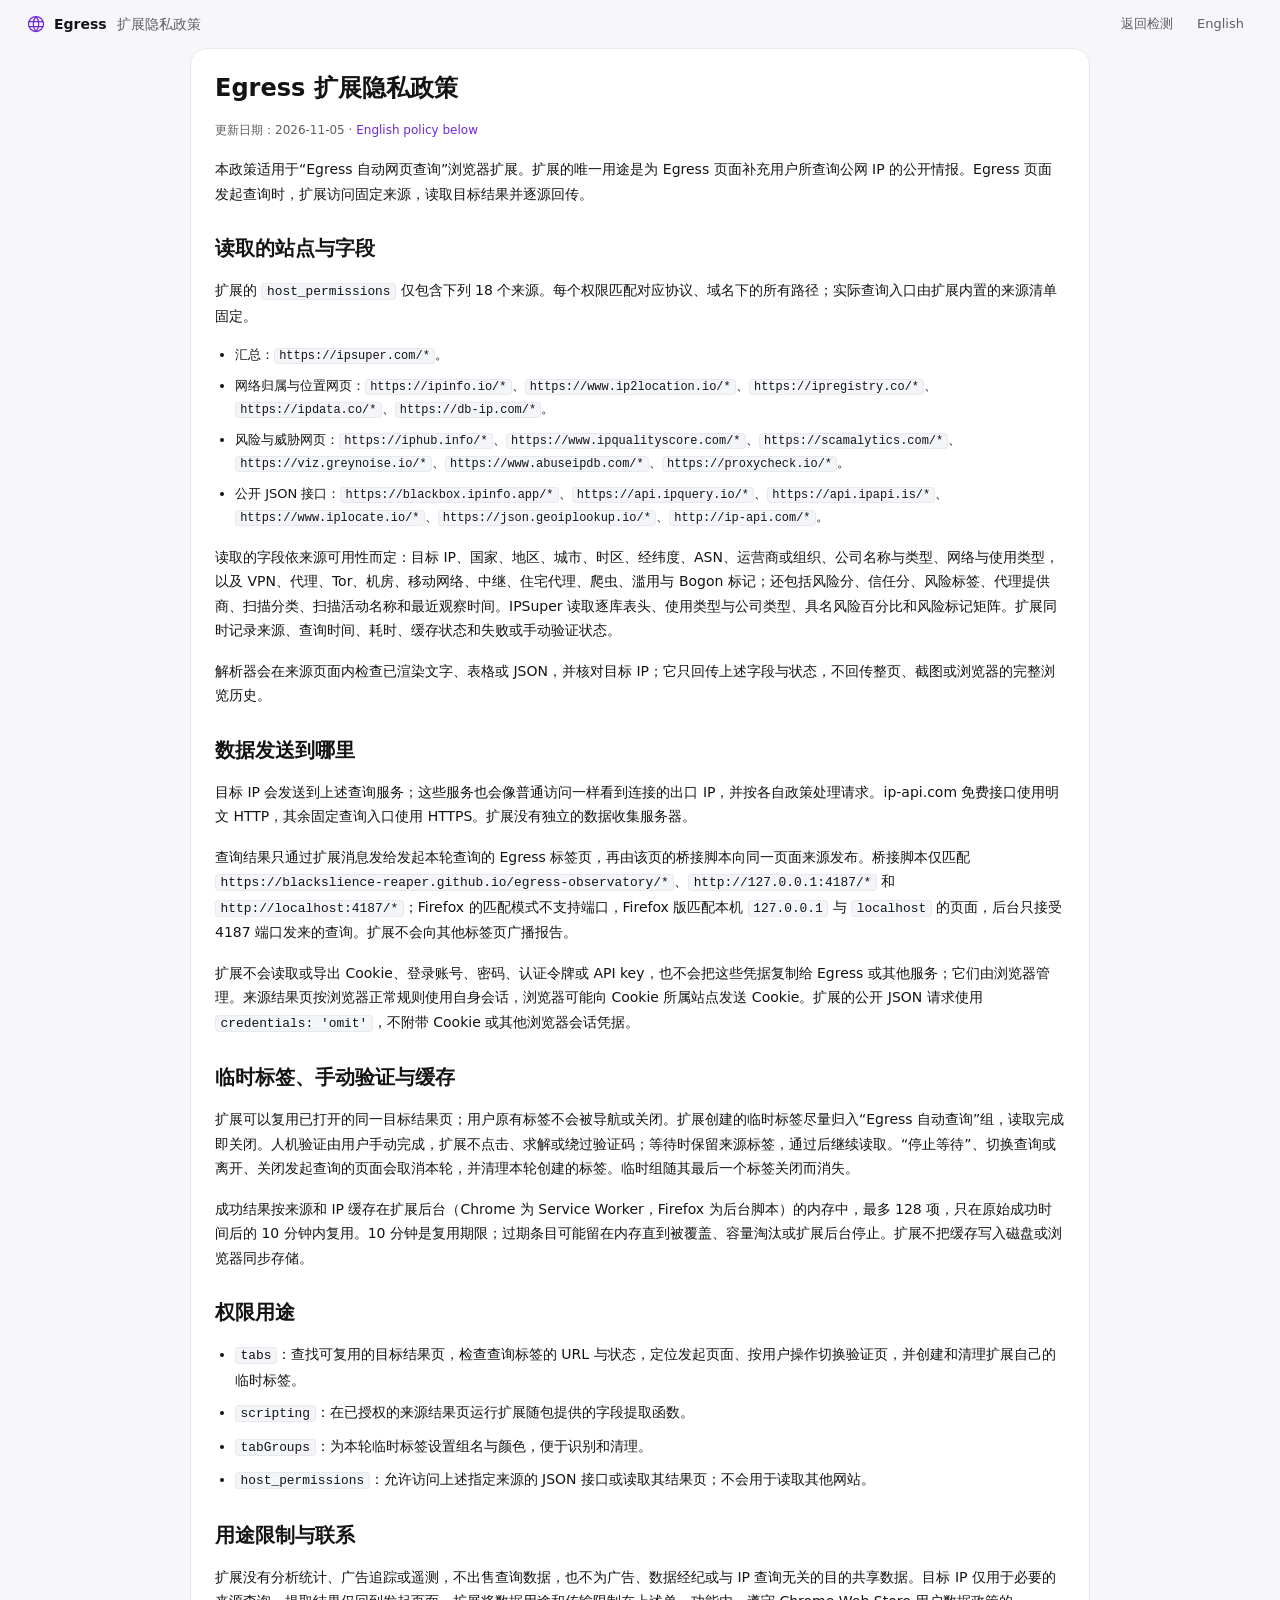
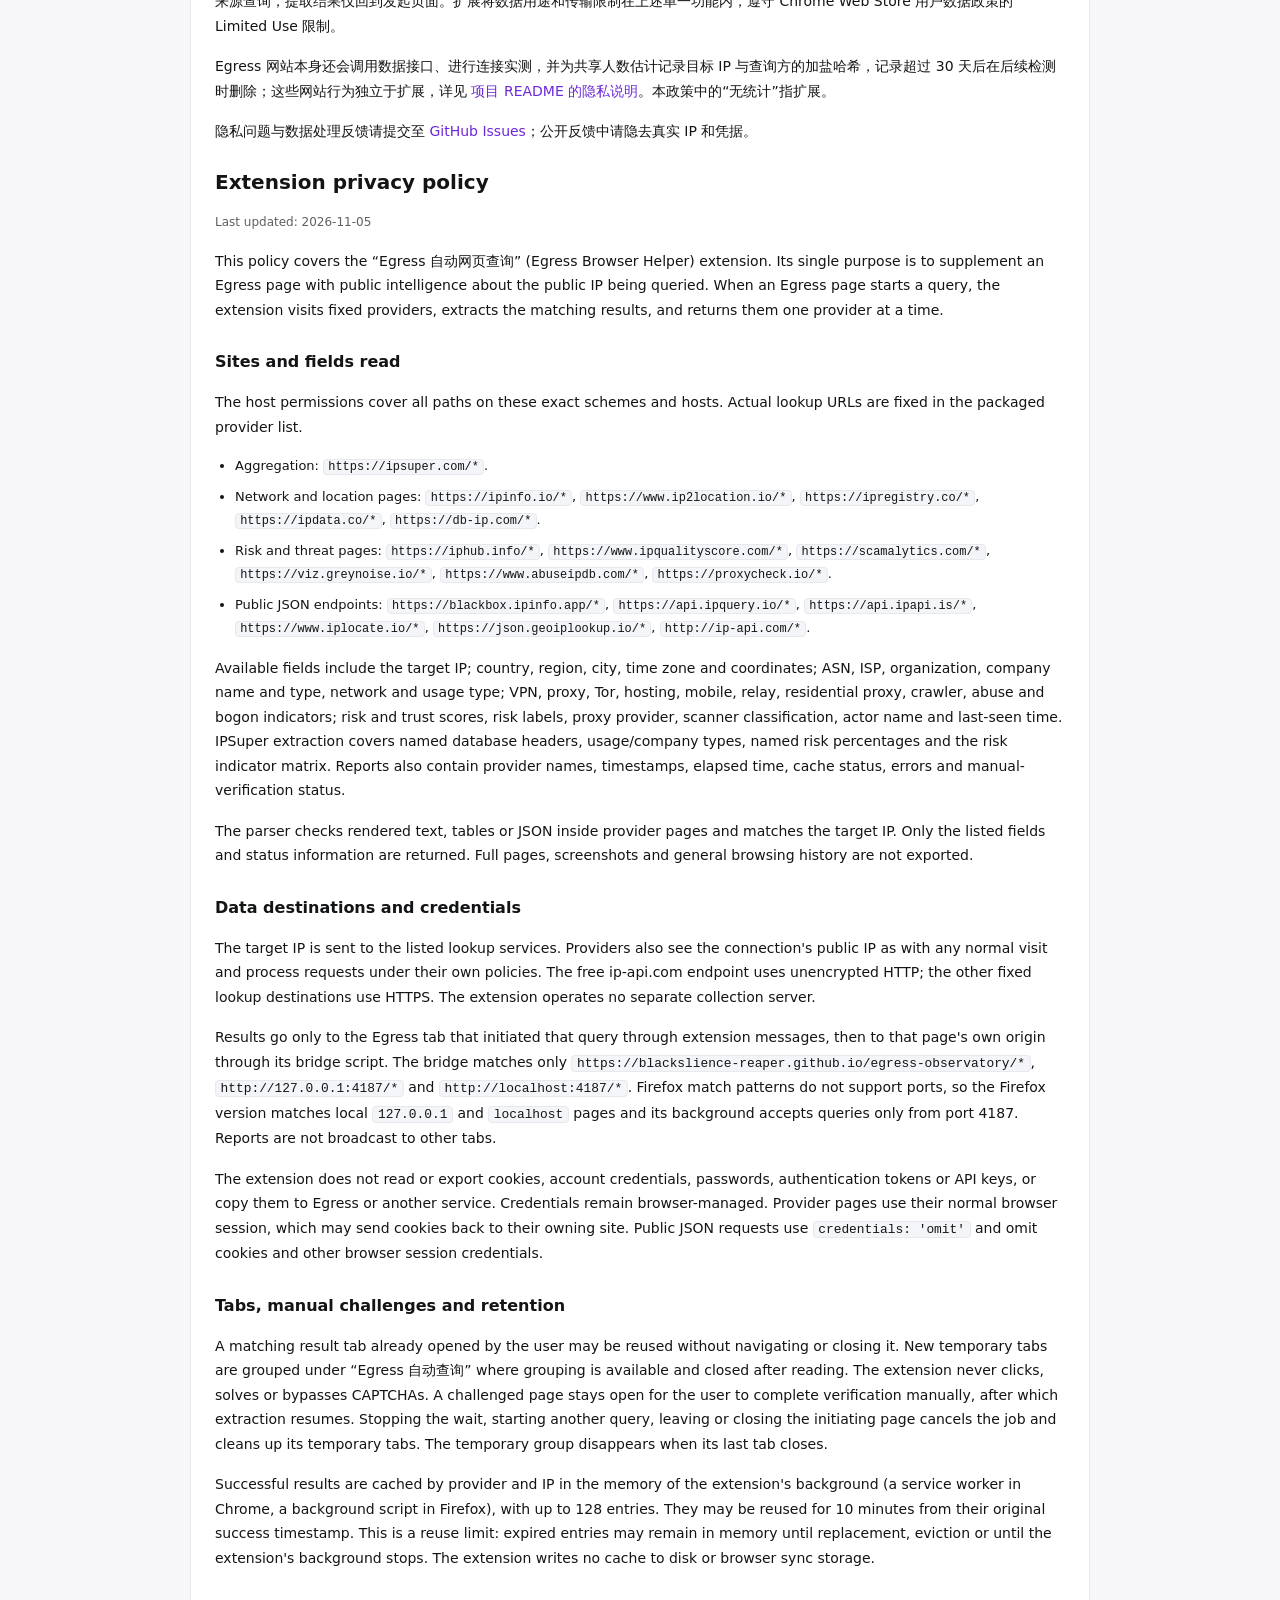
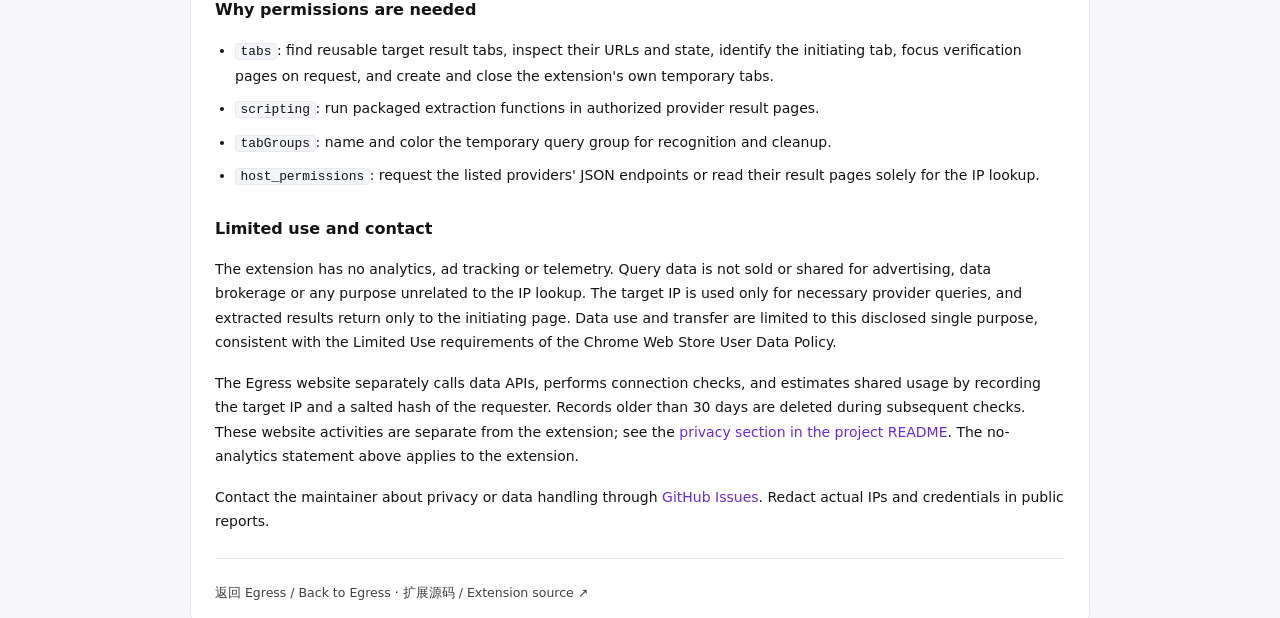
==== commit a88468d8: "Restore the pre-light-theme font sizes and weights" ====
--- a/privacy.html
+++ b/privacy.html
@@ -18,7 +18,7 @@
   <meta name="referrer" content="strict-origin-when-cross-origin">
   <title>扩展隐私政策 · Egress</title>
   <link rel="icon" href="./favicon.svg" type="image/svg+xml">
-  <link rel="stylesheet" href="./styles.css?v=3.8">
+  <link rel="stylesheet" href="./styles.css?v=3.10">
 </head>
 <body class="privacy-page">
   <a class="skip-link" href="#main">跳到隐私政策</a>
--- a/styles.css
+++ b/styles.css
@@ -3,10 +3,6 @@
    Grid at 1440: sheet 1440 - 2 x 8 = 1424; content 1424 - 2 x 1 - 2 x 24 = 1374, capped at 1376 above that.
    Hero: 2 columns, 1fr + 24 + 1fr (676 + 24 + 676 = 1376). Tiles: 2 x 334 + 8 = 676. Sources: 4 x 338 + 3 x 8 = 1376.
    Every colour, font family, size and radius below reads a token from these two blocks. */
-
-@font-face { font-family: "IBM Plex Sans"; font-style: normal; font-weight: 100 700; font-display: swap; src: local("IBM Plex Sans"), local("IBMPlexSans"), url("./fonts/IBMPlexSans%5Bwdth,wght%5D.ttf") format("truetype"); }
-@font-face { font-family: "IBM Plex Mono"; font-style: normal; font-weight: 400; font-display: swap; src: local("IBM Plex Mono"), local("IBMPlexMono"), url("./fonts/IBMPlexMono-Regular.ttf") format("truetype"); }
-@font-face { font-family: "IBM Plex Mono"; font-style: normal; font-weight: 500; font-display: swap; src: local("IBM Plex Mono Medium"), local("IBMPlexMono-Medium"), url("./fonts/IBMPlexMono-Medium.ttf") format("truetype"); }
 
 /* ---------- tokens: light (default) ---------- */
 :root {
@@ -51,8 +47,8 @@
   --progress-1: #6d28d9; --progress-2: #8b5cf6;
   --gauge-orange: #ea580c; --gauge-yellow: #c26a06; --gauge-lime: #689a12;
 
-  --font: "IBM Plex Sans", system-ui, sans-serif;
-  --mono: "IBM Plex Mono", monospace;
+  --font: "Inter", "HarmonyOS Sans SC", "PingFang SC", "Microsoft YaHei UI", "Microsoft YaHei", system-ui, -apple-system, "Segoe UI", sans-serif;
+  --mono: "JetBrains Mono", "Cascadia Code", ui-monospace, "SFMono-Regular", Menlo, Consolas, monospace;
   --fs-xs: 11px; --fs-small: 12px; --fs-meta: 13px; --fs-body: 14px; --fs-section: 16px; --fs-title: 22px; --fs-kpi: 28px;
   --radius-chip: 4px; --radius-control: 6px; --radius-card: 8px; --radius-sheet: 16px; --radius-pill: 999px;
   --sheet-inset: 8px; --gap: 24px; --pad: 24px; --card-pad: 20px;
@@ -124,8 +120,8 @@
 .skip-link { position: absolute; left: 12px; top: -60px; display: inline-flex; align-items: center; min-height: var(--hit); background: var(--primary); color: var(--primary-ink); padding: 0 12px; border-radius: var(--radius-control); z-index: 40; text-decoration: none; }
 .skip-link:focus { top: 2px; }
 .muted { color: var(--muted); }
-.small { font-size: var(--fs-small); }
-.mono { font-family: var(--mono); font-size: var(--fs-meta); }
+.small { font-size: 12px; }
+.mono { font-family: var(--mono); font-size: 13px; }
 .neg { color: var(--bad); }
 :focus-visible { outline: 2px solid var(--accent); outline-offset: 2px; }
 
@@ -141,18 +137,18 @@
 .progress-track.done i { opacity: 0; }
 
 /* local ?mock=1 mode */
-.mock-banner { position: sticky; top: 0; z-index: 25; display: flex; flex-wrap: wrap; align-items: center; gap: 6px 14px; padding: 8px 24px; font-size: var(--fs-meta); color: var(--text); background: var(--pill-warning-bg); border-bottom: 1px solid var(--pill-warning-edge); }
+.mock-banner { position: sticky; top: 0; z-index: 25; display: flex; flex-wrap: wrap; align-items: center; gap: 6px 14px; padding: 8px 24px; font-size: 13px; color: var(--text); background: var(--pill-warning-bg); border-bottom: 1px solid var(--pill-warning-edge); }
 .mock-banner strong { color: var(--warn); }
 .mock-banner nav { display: flex; flex-wrap: wrap; gap: 4px 12px; margin-left: auto; }
 .mock-banner a { color: var(--muted); }
-.mock-banner a[aria-current] { color: var(--warn); font-weight: 600; text-decoration: none; }
+.mock-banner a[aria-current] { color: var(--warn); font-weight: 650; text-decoration: none; }
 
 /* ---------- shell: top bar on the frame, then the sheet ---------- */
 .topbar { position: relative; height: var(--topbar); padding: 0 calc(var(--sheet-inset) + var(--pad) - 6px); display: flex; align-items: center; justify-content: space-between; gap: 16px; }
-.brand { display: inline-flex; align-items: center; gap: 8px; min-height: var(--hit); text-decoration: none; font-weight: 600; font-size: var(--fs-body); }
+.brand { display: inline-flex; align-items: center; gap: 8px; min-height: var(--hit); text-decoration: none; font-weight: 650; }
 .brand svg { width: 20px; height: 20px; fill: none; stroke: var(--accent); stroke-width: 1.5; }
-.brand em { font-style: normal; color: var(--muted); font-weight: 400; font-size: var(--fs-small); padding-left: 2px; }
-.topbar nav { display: flex; align-items: center; gap: 4px; font-size: var(--fs-body); }
+.brand em { font-style: normal; color: var(--muted); font-weight: 500; padding-left: 2px; }
+.topbar nav { display: flex; align-items: center; gap: 4px; font-size: 13px; }
 .topbar nav a { display: inline-flex; align-items: center; min-height: var(--hit); padding: 0 10px; color: var(--muted); text-decoration: none; border-radius: var(--radius-control); }
 .topbar nav a:hover { color: var(--text); }
 .menu-btn { display: none; }
@@ -168,32 +164,32 @@
 .wrap > * { min-width: 0; }
 /* report sections sit on the sheet, set apart by a rule (frame, sheet, card: no fourth level) */
 .card { padding: var(--gap) 0 0; border-top: 1px solid var(--border); }
-.card-title { font-size: var(--fs-section); font-weight: 600; margin-bottom: 16px; display: flex; align-items: baseline; gap: 10px; flex-wrap: wrap; }
-.card-title small, .section-title small { font-size: var(--fs-small); font-weight: 400; color: var(--muted); }
+.card-title { font-size: 15px; font-weight: 650; margin-bottom: 16px; display: flex; align-items: baseline; gap: 10px; flex-wrap: wrap; }
+.card-title small, .section-title small { font-size: 12px; font-weight: 400; color: var(--muted); }
 
 /* ---------- buttons: a 44px box with the sheet's 32px control drawn inside ---------- */
-button { cursor: pointer; min-height: var(--hit); min-width: var(--hit); padding: 0 12px; border: solid transparent; border-width: 6px 0; background: var(--surface); background-clip: padding-box; box-shadow: inset 0 0 0 1px var(--control); border-radius: var(--radius-control) / calc(var(--radius-control) + 6px); font-size: var(--fs-body); font-weight: 500; transition: background-color var(--dur) var(--ease), box-shadow var(--dur) var(--ease), color var(--dur) var(--ease); }
+button { cursor: pointer; min-height: var(--hit); min-width: var(--hit); padding: 0 12px; border: solid transparent; border-width: 6px 0; background: var(--surface); background-clip: padding-box; box-shadow: inset 0 0 0 1px var(--control); border-radius: var(--radius-control) / calc(var(--radius-control) + 6px); transition: background-color var(--dur) var(--ease), box-shadow var(--dur) var(--ease), color var(--dur) var(--ease); }
 button:hover { background-color: var(--raised); }
 button:active { background-color: var(--active); }
 button:focus-visible { outline: none; box-shadow: inset 0 0 0 2px var(--accent); }
 button:disabled { opacity: .45; cursor: default; }
 button:disabled:hover { background-color: var(--surface); }
-button.accent { background-color: var(--primary); color: var(--primary-ink); box-shadow: none; }
+button.accent { background-color: var(--primary); color: var(--primary-ink); box-shadow: none; font-weight: 650; }
 button.accent:hover { background-color: color-mix(in srgb, var(--primary) 86%, var(--surface)); }
 button.accent:focus-visible { box-shadow: inset 0 0 0 2px var(--accent), inset 0 0 0 4px var(--surface); }
 button.ghost { background-color: var(--surface); }
 button.ghost:hover { background-color: var(--raised); }
-button.small { padding: 0 10px; font-size: var(--fs-small); border-width: 8px 0; }
+button.small { padding: 0 10px; font-size: 12px; border-width: 8px 0; }
 button svg { width: 14px; height: 14px; fill: none; stroke: currentColor; stroke-width: 1.5; stroke-linecap: round; stroke-linejoin: round; vertical-align: -2px; margin-right: 6px; }
 button[data-done]::after { content: " · " attr(data-done); font-weight: 400; }
-.chip-btn { padding: 0 10px; font-size: var(--fs-small); border-width: 8px 0; border-radius: var(--radius-pill); color: var(--text-2); }
+.chip-btn { padding: 0 10px; font-size: 12px; border-width: 8px 0; border-radius: var(--radius-pill); color: var(--text-2); }
 .chip-btn[aria-pressed="true"] { color: var(--accent); box-shadow: inset 0 0 0 1px var(--accent); background-color: var(--surface); }
 
 /* ---------- hero: the answer and the query, unboxed on the sheet ---------- */
 .hero { display: grid; grid-template-columns: minmax(0, 1fr) minmax(0, 1fr); gap: var(--gap); padding: 0; border-top: 0; }
 .hero-left { display: flex; flex-direction: column; gap: var(--gap); min-width: 0; }
 .hero-right { min-width: 0; }
-h1 { font-size: var(--fs-title); line-height: 1.3; font-weight: 600; }
+h1 { font-size: 24px; line-height: 1.3; font-weight: 700; }
 .score-row { display: grid; grid-template-columns: 120px minmax(0, 1fr); gap: var(--gap); align-items: start; }
 /* score ring: the value arc runs from a deep to a bright shade of the grade colour (conic gradient masked to the ring, round caps), a fixed tick at the base 92 */
 @property --p { syntax: "<number>"; inherits: true; initial-value: 0; }
@@ -214,8 +210,8 @@
 .score-ring:not(.has-score) .ring-arc, .score-ring:not(.has-score) .ring-cap { display: none; }
 .score-ring:not(.has-score) .ring-text strong { font-size: var(--fs-section); color: var(--faint); }
 .ring-text { position: absolute; inset: 0; display: flex; flex-direction: column; align-items: center; justify-content: center; }
-.ring-text strong { font-size: var(--fs-kpi); line-height: 1; font-weight: 400; }
-.ring-text span { font-size: var(--fs-small); margin-top: 4px; color: var(--muted); font-weight: 500; }
+.ring-text strong { font-size: 40px; line-height: 1; font-weight: 700; }
+.ring-text span { font-size: 13px; margin-top: 4px; color: var(--muted); font-weight: 600; }
 .tone-great, .tone-good { color: var(--good) !important; }
 .tone-ok { color: var(--ok) !important; }
 .tone-warn { color: var(--warn) !important; }
@@ -223,16 +219,16 @@
 
 .verdict { display: flex; flex-direction: column; gap: 8px; min-width: 0; }
 .verdict-head { display: flex; align-items: center; gap: 10px; flex-wrap: wrap; }
-.verdict-label { font-size: var(--fs-section); font-weight: 600; }
-.confidence { display: inline-flex; align-items: center; min-height: var(--hit); margin-block: -12px; padding: 0 8px; border: solid transparent; border-width: 12px 0; background-clip: padding-box; box-shadow: inset 0 0 0 1px var(--control); border-radius: var(--radius-pill); font-size: var(--fs-xs); color: var(--muted); }
+.verdict-label { font-size: 18px; font-weight: 700; }
+.confidence { display: inline-flex; align-items: center; min-height: var(--hit); margin-block: -12px; padding: 0 8px; border: solid transparent; border-width: 12px 0; background-clip: padding-box; box-shadow: inset 0 0 0 1px var(--control); border-radius: var(--radius-pill); font-size: 11px; color: var(--muted); }
 .confidence.c-high { color: var(--good); box-shadow: inset 0 0 0 1px color-mix(in srgb, var(--good) 40%, transparent); }
 .confidence.c-low { color: var(--warn); box-shadow: inset 0 0 0 1px color-mix(in srgb, var(--warn) 40%, transparent); }
-.pending-note { font-size: var(--fs-small); color: var(--muted); display: inline-flex; align-items: center; gap: 4px; }
+.pending-note { font-size: 12px; color: var(--muted); display: inline-flex; align-items: center; gap: 4px; }
 .verdict-text { color: var(--text-2); }
-.score-split { display: flex; gap: 14px; flex-wrap: wrap; align-items: center; font-size: var(--fs-small); color: var(--muted); }
-.score-split b { color: var(--text); font-size: var(--fs-body); margin-left: 2px; }
+.score-split { display: flex; gap: 14px; flex-wrap: wrap; align-items: center; font-size: 12px; color: var(--muted); }
+.score-split b { color: var(--text); font-size: 14px; margin-left: 2px; }
 .score-split b.neg { color: var(--bad); }
-.deductions { display: flex; flex-direction: column; gap: 4px; font-size: var(--fs-meta); }
+.deductions { display: flex; flex-direction: column; gap: 4px; font-size: 13px; }
 .deductions li { display: flex; align-items: center; gap: 8px; color: var(--text-2); min-height: var(--hit); padding-block: 12px; margin-block: -12px; }
 .deductions li b { color: var(--bad); min-width: 28px; text-align: right; }
 .deductions .dot { width: 6px; height: 6px; border-radius: calc(var(--radius-chip) / 2); background: var(--bad); flex: none; }
@@ -241,52 +237,52 @@
 
 .block { padding-top: 0; }
 .block-head { display: flex; align-items: center; justify-content: space-between; gap: 10px; margin-bottom: 4px; }
-.block-head h2 { font-size: var(--fs-section); font-weight: 600; color: var(--text); }
+.block-head h2 { font-size: 13px; font-weight: 650; color: var(--text); }
 .addr { display: grid; }
 .addr-row { display: grid; grid-template-columns: 84px minmax(0, 1fr); gap: 12px; min-height: 40px; padding: 8px 0; border-bottom: 1px solid var(--rule); align-items: center; }
 .addr-row:last-child { border-bottom: 0; }
-.addr dt { color: var(--muted); font-size: var(--fs-small); }
+.addr dt { color: var(--muted); font-size: 13px; }
 .addr dd { display: flex; align-items: center; gap: 6px; flex-wrap: wrap; min-width: 0; overflow-wrap: anywhere; }
 .flag { width: 20px; height: 15px; border-radius: calc(var(--radius-chip) / 2); object-fit: cover; vertical-align: -2px; margin-right: 5px; box-shadow: 0 0 0 1px var(--border); background: var(--active); }
-.tag { font-size: var(--fs-xs); color: var(--muted); border: 1px solid var(--control); border-radius: var(--radius-chip); padding: 0 5px; }
+.tag { font-size: 11px; color: var(--muted); border: 1px solid var(--control); border-radius: var(--radius-chip); padding: 0 5px; }
 .tag-self { color: var(--accent); border-color: color-mix(in srgb, var(--accent) 45%, transparent); }
-main a.asn { color: var(--text); font-weight: 600; text-decoration: underline dotted var(--faint); text-underline-offset: 3px; text-align: left; }
-.pill { display: inline-flex; align-items: center; font-size: var(--fs-small); font-weight: 500; border-radius: var(--radius-pill); padding: 1px 8px; white-space: nowrap; flex: none; }
+main a.asn { color: var(--text); font-weight: 650; text-decoration: underline dotted var(--faint); text-underline-offset: 3px; text-align: left; }
+.pill { display: inline-flex; align-items: center; font-size: 12px; font-weight: 600; border-radius: var(--radius-pill); padding: 1px 8px; white-space: nowrap; flex: none; }
 .pill-good { color: var(--pill-positive-ink); background: var(--pill-positive-bg); }
 .pill-warn { color: var(--pill-warning-ink); background: var(--pill-warning-bg); }
 .pill-bad { color: var(--pill-negative-ink); background: var(--pill-negative-bg); }
 .pill-muted { color: var(--pill-neutral-ink); background: var(--pill-neutral-bg); }
-.ipv { font-family: var(--mono); font-size: var(--fs-meta); }
+.ipv { font-family: var(--mono); font-size: 13px; }
 
 .egress-list { display: grid; }
-.egress-list li { display: flex; justify-content: space-between; align-items: center; gap: 10px; min-height: 40px; padding: 0 2px; border-bottom: 1px solid var(--rule); font-size: var(--fs-meta); min-width: 0; }
+.egress-list li { display: flex; justify-content: space-between; align-items: center; gap: 10px; min-height: 40px; padding: 0 2px; border-bottom: 1px solid var(--rule); font-size: 13px; min-width: 0; }
 .egress-list li:last-child { border-bottom: 0; }
-.egress-list li.is-target .ipv::before { content: "●"; color: var(--accent); font-size: var(--fs-xs); margin-right: 7px; vertical-align: 1px; }
+.egress-list li.is-target .ipv::before { content: "●"; color: var(--accent); font-size: 9px; margin-right: 7px; vertical-align: 1px; }
 .eg-name { color: var(--muted); white-space: nowrap; }
-.eg-ip { background: none; box-shadow: none; padding: 0 4px; text-align: right; overflow-wrap: anywhere; min-width: 0; border-width: 0; font-weight: 400; }
+.eg-ip { background: none; box-shadow: none; padding: 0 4px; text-align: right; overflow-wrap: anywhere; min-width: 0; border-width: 0; }
 .eg-ip:hover { background: none; }
 .eg-ip:hover .ipv { color: var(--accent); }
-.eg-note { margin-top: 8px; display: flex; gap: 6px; align-items: flex-start; font-size: var(--fs-small); color: var(--text-2); }
+.eg-note { margin-top: 8px; display: flex; gap: 6px; align-items: flex-start; font-size: 12px; color: var(--text-2); }
 .eg-note.warn { color: var(--warn); }
 
 /* query */
 .query { display: flex; gap: 8px; }
-.query input { flex: 1; min-width: 0; height: var(--hit); padding: 0 12px; border: solid transparent; border-width: 6px 0; background: var(--raised); background-clip: padding-box; box-shadow: inset 0 0 0 1px var(--control); border-radius: var(--radius-control) / calc(var(--radius-control) + 6px); font-family: var(--mono); font-size: var(--fs-body); transition: box-shadow var(--dur) var(--ease); }
+.query input { flex: 1; min-width: 0; height: var(--hit); padding: 0 12px; border: solid transparent; border-width: 6px 0; background: var(--raised); background-clip: padding-box; box-shadow: inset 0 0 0 1px var(--control); border-radius: var(--radius-control) / calc(var(--radius-control) + 6px); font-family: var(--mono); font-size: 14px; transition: box-shadow var(--dur) var(--ease); }
 .query input:focus { outline: none; box-shadow: inset 0 0 0 2px var(--accent); }
 .query input[aria-invalid="true"] { box-shadow: inset 0 0 0 1px var(--negative); }
 .query input::placeholder { font-family: var(--font); color: var(--faint); }
 .query input.is-masked { color: transparent; text-shadow: 0 0 7px color-mix(in srgb, var(--text) 55%, transparent); }
-.ip-history { display: flex; flex-wrap: wrap; align-items: center; gap: 0 6px; margin-top: 4px; font-size: var(--fs-small); color: var(--muted); }
+.ip-history { display: flex; flex-wrap: wrap; align-items: center; gap: 0 6px; margin-top: 4px; font-size: 12px; color: var(--muted); }
 .ip-history:empty { display: none; }
 .ip-history .chip-btn { font-family: var(--mono); }
 .ip-history .chip-btn.clear { font-family: var(--font); color: var(--muted); }
 .query button { padding: 0 16px; white-space: nowrap; }
 .query .self-check { padding: 0 12px; color: var(--text); }
 .query .self-check:disabled { cursor: progress; }
-.link-btn { background: none; box-shadow: none; border-width: 0; padding: 0 2px; color: var(--accent); font-size: var(--fs-small); }
+.link-btn { background: none; box-shadow: none; border-width: 0; padding: 0 2px; color: var(--accent); font-size: 12px; }
 .link-btn:hover { background: none; text-decoration: underline; }
-.status { font-size: var(--fs-small); color: var(--muted); margin: 4px 0 0; min-height: 18px; }
-.section-title { font-size: var(--fs-section); font-weight: 600; color: var(--text); margin: var(--gap) 0 8px; display: flex; gap: 8px; align-items: baseline; }
+.status { font-size: 12px; color: var(--muted); margin: 4px 0 0; min-height: 18px; }
+.section-title { font-size: 13px; font-weight: 650; color: var(--text); margin: var(--gap) 0 8px; display: flex; gap: 8px; align-items: baseline; }
 
 /* icons */
 .ico { display: inline-flex; width: 16px; height: 16px; flex: none; }
@@ -304,15 +300,15 @@
 .tiles { display: grid; grid-template-columns: repeat(2, minmax(0, 1fr)); gap: 8px; }
 .tile { position: relative; background: var(--surface); border: 1px solid var(--border); border-radius: var(--radius-card); padding: 12px 14px; min-width: 0; transition: border-color var(--dur) var(--ease), background-color var(--dur) var(--ease); }
 .tile[tabindex]:hover { background: var(--raised); }
-.tile-head { display: flex; align-items: center; gap: 8px; color: var(--muted); font-size: var(--fs-small); }
+.tile-head { display: flex; align-items: center; gap: 8px; color: var(--muted); font-size: 12.5px; }
 .tile-label { flex: 1; }
-.tile-value { margin-top: 4px; font-weight: 500; font-size: var(--fs-body); display: flex; align-items: center; flex-wrap: wrap; gap: 2px 6px; min-width: 0; overflow-wrap: anywhere; }
-.tile-value small { font-weight: 400; font-size: var(--fs-small); color: var(--muted); display: inline-flex; align-items: center; gap: 3px; flex-wrap: wrap; }
+.tile-value { margin-top: 4px; font-weight: 650; font-size: 15px; display: flex; align-items: center; flex-wrap: wrap; gap: 2px 6px; min-width: 0; overflow-wrap: anywhere; }
+.tile-value small { font-weight: 400; font-size: 12px; color: var(--muted); display: inline-flex; align-items: center; gap: 3px; flex-wrap: wrap; }
 .tile.lv-bad.has-pen, .tile.lv-bad { border-color: color-mix(in srgb, var(--bad) 45%, var(--border)); background: linear-gradient(180deg, var(--pill-negative-bg), transparent 140%), var(--raised); }
 .tile.lv-warn.has-pen { border-color: color-mix(in srgb, var(--warn) 35%, var(--border)); }
 .tile.lv-pending .tile-value { color: var(--faint); }
-.wait { color: var(--muted); font-weight: 400; font-size: var(--fs-meta); }
-.pen { color: var(--bad); font-weight: 600; font-size: var(--fs-meta); }
+.wait { color: var(--muted); font-weight: 500; font-size: 13px; }
+.pen { color: var(--bad); font-weight: 700; font-size: 13px; }
 
 /* uses */
 .uses { display: grid; grid-template-columns: repeat(3, minmax(0, 1fr)); gap: 8px; }
@@ -320,18 +316,18 @@
 .use[data-tip] { cursor: help; }
 .use[data-tip]:hover { background: var(--raised); }
 .use-head { display: flex; align-items: center; gap: 8px; min-width: 0; }
-.use-name { font-size: var(--fs-meta); font-weight: 600; min-width: 0; overflow: hidden; text-overflow: ellipsis; white-space: nowrap; }
-.use-why { font-size: var(--fs-small); color: var(--muted); line-height: 1.4; }
-.use-items { list-style: none; margin: 0; padding: 0; display: grid; gap: 1px; font-size: var(--fs-small); line-height: 1.45; color: var(--muted); }
+.use-name { font-size: 12.5px; font-weight: 650; min-width: 0; overflow: hidden; text-overflow: ellipsis; white-space: nowrap; }
+.use-why { font-size: 11.5px; color: var(--muted); line-height: 1.4; }
+.use-items { list-style: none; margin: 0; padding: 0; display: grid; gap: 1px; font-size: 11.5px; line-height: 1.45; color: var(--muted); }
 .use-items li { display: flex; gap: 6px; min-width: 0; }
-.use-items b { flex: none; min-width: 30px; color: var(--bad); font-weight: 600; text-align: right; }
+.use-items b { flex: none; min-width: 30px; color: var(--bad); font-weight: 650; text-align: right; }
 .use-items span { min-width: 0; overflow: hidden; text-overflow: ellipsis; white-space: nowrap; }
 .use.lv-good { border-top-color: var(--good); } .use.lv-warn { border-top-color: var(--warn); } .use.lv-bad { border-top-color: var(--bad); }
 
 /* score badge: "82 可以" */
-.use-badge, .gauge-badge { flex: none; display: inline-flex; align-items: baseline; gap: 5px; padding: 3px 8px; border-radius: var(--radius-control); background: var(--pill-neutral-bg); color: var(--pill-neutral-ink); font-size: var(--fs-xs); font-weight: 500; white-space: nowrap; }
+.use-badge, .gauge-badge { flex: none; display: inline-flex; align-items: baseline; gap: 5px; padding: 3px 8px; border-radius: var(--radius-control); background: var(--pill-neutral-bg); color: var(--pill-neutral-ink); font-size: 11.5px; font-weight: 650; white-space: nowrap; }
 .use-badge { margin-left: auto; }
-.use-badge strong, .gauge-badge strong { font-size: var(--fs-section); font-weight: 600; line-height: 1; }
+.use-badge strong, .gauge-badge strong { font-size: 19px; font-weight: 750; line-height: 1; }
 .lv-good .use-badge, .gauge-badge.lv-good { color: var(--pill-positive-ink); background: var(--pill-positive-bg); }
 .lv-warn .use-badge, .gauge-badge.lv-warn { color: var(--pill-warning-ink); background: var(--pill-warning-bg); }
 .lv-bad .use-badge, .gauge-badge.lv-bad { color: var(--pill-negative-ink); background: var(--pill-negative-bg); }
@@ -341,7 +337,7 @@
 .gauge-track { position: relative; display: block; height: 8px; border-radius: var(--radius-pill); overflow: visible;
   background: linear-gradient(90deg, var(--bad) 0%, var(--gauge-orange) 24%, var(--gauge-yellow) 48%, var(--gauge-lime) 74%, var(--good) 100%); }
 .gauge-mark { position: absolute; top: 50%; width: 4px; height: 16px; border-radius: calc(var(--radius-chip) / 2); background: var(--surface); transform: translate(-50%, -50%); box-shadow: 0 0 0 1.5px var(--text); transition: left var(--dur) var(--ease); }
-.gauge-scale { position: relative; display: block; height: 14px; margin-top: 6px; font-size: var(--fs-xs); line-height: 14px; color: var(--muted); white-space: nowrap; }
+.gauge-scale { position: relative; display: block; height: 14px; margin-top: 6px; font-size: 10px; line-height: 14px; color: var(--muted); white-space: nowrap; }
 .gauge-scale span { position: absolute; top: 0; transform: translateX(-50%); }
 .gauge-scale span:first-child { left: 0; transform: none; }
 .gauge-scale span:last-child { left: 100%; transform: translateX(-100%); }
@@ -360,10 +356,10 @@
 .split-track i { display: block; flex-basis: 0; min-width: 3px; border-radius: var(--radius-pill); transition: flex-grow var(--dur) var(--ease); }
 .split-human { background: var(--good); }
 .split-bot { background: var(--bad); }
-.split-ends { display: flex; justify-content: space-between; gap: 10px; font-size: var(--fs-small); line-height: 1.3; }
+.split-ends { display: flex; justify-content: space-between; gap: 10px; font-size: 12px; line-height: 1.3; }
 .split-end.human { color: var(--good); }
 .split-end.bot { color: var(--bad); }
-.bot-badge { flex: none; display: inline-flex; align-items: center; gap: 5px; padding: 2px 10px 2px 8px; border-radius: var(--radius-pill); font-size: var(--fs-small); font-weight: 500; white-space: nowrap; color: var(--pill-neutral-ink); background: var(--pill-neutral-bg); }
+.bot-badge { flex: none; display: inline-flex; align-items: center; gap: 5px; padding: 2px 10px 2px 8px; border-radius: var(--radius-pill); font-size: 12.5px; font-weight: 600; white-space: nowrap; color: var(--pill-neutral-ink); background: var(--pill-neutral-bg); }
 .bot-badge svg { width: 14px; height: 14px; fill: none; stroke: currentColor; stroke-width: 1.5; stroke-linecap: round; }
 .bot-badge.lv-good { color: var(--pill-positive-ink); background: var(--pill-positive-bg); }
 .bot-badge.lv-warn { color: var(--pill-warning-ink); background: var(--pill-warning-bg); }
@@ -376,82 +372,82 @@
 .cap { background: var(--surface); border: 1px solid var(--border); border-left: 3px solid var(--faint); border-radius: var(--radius-card); padding: 12px 14px; display: flex; flex-direction: column; gap: 6px; align-items: flex-start; min-width: 0; }
 .cap.lv-good { border-left-color: var(--good); } .cap.lv-warn { border-left-color: var(--warn); } .cap.lv-bad { border-left-color: var(--bad); } .cap.lv-pending { border-left-color: var(--faint); }
 .cap-head { display: flex; align-items: center; gap: 8px; width: 100%; }
-.cap-head strong { font-size: var(--fs-body); font-weight: 600; }
-.cap-result { margin-left: auto; font-weight: 600; }
+.cap-head strong { font-size: 13.5px; }
+.cap-result { margin-left: auto; font-weight: 700; }
 .cap.lv-good .cap-result { color: var(--good); } .cap.lv-warn .cap-result { color: var(--warn); } .cap.lv-bad .cap-result { color: var(--bad); }
-.cap p { color: var(--text-2); font-size: var(--fs-small); }
+.cap p { color: var(--text-2); font-size: 12.5px; }
 .cap a { color: var(--muted); }
 .turnstile-slot:not(:empty) { margin-top: 10px; }
 .grecaptcha-badge { visibility: hidden; }
 
 /* ASN */
 .asn-head { display: flex; justify-content: space-between; gap: 14px; align-items: flex-start; }
-.asn-number { font-size: var(--fs-section); font-weight: 600; font-family: var(--mono); }
+.asn-number { font-size: 22px; font-weight: 700; font-family: var(--mono); }
 .asn-number a.asn { text-decoration: none; }
-.asn-holder { color: var(--muted); font-size: var(--fs-meta); margin-top: 2px; }
+.asn-holder { color: var(--muted); margin-top: 2px; }
 .asn-class { text-align: right; display: flex; flex-direction: column; align-items: flex-end; gap: 2px; }
-.asn-class small { color: var(--muted); font-size: var(--fs-xs); }
-.asn-verdict { margin: 12px 0 4px; padding: 10px 12px; border-radius: var(--radius-card); background: var(--raised); display: flex; gap: 8px; align-items: flex-start; font-size: var(--fs-meta); }
+.asn-class small { color: var(--muted); font-size: 11px; }
+.asn-verdict { margin: 12px 0 4px; padding: 10px 12px; border-radius: var(--radius-card); background: var(--raised); display: flex; gap: 8px; align-items: flex-start; font-size: 13px; }
 .asn-verdict.lv-bad { background: var(--pill-negative-bg); color: var(--pill-negative-ink); }
 .asn-verdict.lv-warn { background: var(--pill-warning-bg); color: var(--pill-warning-ink); box-shadow: inset 0 0 0 1px var(--pill-warning-edge); }
 .asn-verdict + .asn-verdict { margin-top: 6px; }
 .kv-list { margin-top: 8px; }
-.kv { display: grid; grid-template-columns: 96px minmax(0, 1fr); gap: 12px; min-height: 40px; padding: 8px 0; border-bottom: 1px solid var(--rule); font-size: var(--fs-meta); align-items: center; }
+.kv { display: grid; grid-template-columns: 96px minmax(0, 1fr); gap: 12px; min-height: 40px; padding: 8px 0; border-bottom: 1px solid var(--rule); font-size: 13px; align-items: center; }
 .kv:last-child { border-bottom: 0; }
-.kv dt { color: var(--muted); font-size: var(--fs-small); }
+.kv dt { color: var(--muted); }
 .kv dd { display: flex; align-items: center; gap: 6px; flex-wrap: wrap; min-width: 0; overflow-wrap: anywhere; }
 .meter { display: inline-block; width: 90px; height: 6px; border-radius: var(--radius-pill); background: var(--active); overflow: hidden; }
 .meter i { display: block; height: 100%; background: linear-gradient(90deg, var(--good), var(--gauge-yellow) 60%, var(--bad)); background-size: 90px 100%; }
-.reasons { margin-top: 8px; font-size: var(--fs-small); color: var(--muted); }
+.reasons { margin-top: 8px; font-size: 12.5px; color: var(--muted); }
 .reasons summary { cursor: pointer; }
 .reasons ul { margin-top: 6px; display: grid; gap: 3px; padding-left: 14px; list-style: disc; }
 
 /* breakdown */
 .breakdown { display: grid; grid-template-columns: repeat(auto-fill, minmax(330px, 1fr)); gap: var(--gap); }
 .breakdown .notes { grid-column: 1 / -1; }
-.cat-head { display: flex; justify-content: space-between; font-size: var(--fs-body); font-weight: 600; }
+.cat-head { display: flex; justify-content: space-between; font-size: 13.5px; font-weight: 650; }
 .cat-pts { font-variant-numeric: tabular-nums; }
 .cat-pts small { color: var(--muted); font-weight: 400; }
 .cat-pts.neg { color: var(--bad); }
 .bar { height: 6px; background: var(--active); border-radius: var(--radius-pill); overflow: hidden; margin: 8px 0; }
 .bar i { display: block; height: 100%; background: var(--bad); border-radius: inherit; transition: width var(--dur) var(--ease); }
 .cat ul { display: grid; gap: 4px; }
-.cat li { display: grid; grid-template-columns: 38px minmax(0, 1fr); gap: 0 8px; font-size: var(--fs-meta); align-items: baseline; }
-.cat li b { color: var(--bad); text-align: right; font-weight: 600; }
-.cat li small { grid-column: 2; color: var(--muted); font-size: var(--fs-small); overflow-wrap: anywhere; line-height: 1.45; }
-.notes { display: grid; gap: 6px; font-size: var(--fs-small); color: var(--muted); border-top: 1px solid var(--rule); padding-top: 12px; }
+.cat li { display: grid; grid-template-columns: 38px minmax(0, 1fr); gap: 0 8px; font-size: 12.5px; align-items: baseline; }
+.cat li b { color: var(--bad); text-align: right; }
+.cat li small { grid-column: 2; color: var(--muted); overflow-wrap: anywhere; line-height: 1.45; }
+.notes { display: grid; gap: 6px; font-size: 12.5px; color: var(--muted); border-top: 1px solid var(--rule); padding-top: 12px; }
 .notes p { display: flex; gap: 6px; }
 
 /* geo table */
 .table-wrap { overflow-x: auto; }
-.geo-table { width: 100%; border-collapse: collapse; font-size: var(--fs-meta); min-width: 640px; }
-.geo-table th { text-align: left; font-weight: 400; color: var(--muted); font-size: var(--fs-small); padding: 0 10px 8px; }
+.geo-table { width: 100%; border-collapse: collapse; font-size: 13px; min-width: 640px; }
+.geo-table th { text-align: left; font-weight: 500; color: var(--muted); font-size: 12px; padding: 0 10px 8px; }
 .geo-table td { height: var(--row-height); padding: 6px 10px; border-top: 1px solid var(--rule); vertical-align: middle; }
 .geo-table td a { color: var(--text); text-align: left; }
 .geo-table td a:hover { color: var(--accent); }
 .geo-table tr.differs td { background: color-mix(in srgb, var(--pill-negative-bg) 70%, var(--surface)); }
 .geo-table .org { color: var(--text-2); max-width: 260px; }
-.mini { display: inline-flex; align-items: center; min-height: var(--hit); margin-block: -12px; border: solid transparent; border-width: 12px 0; background: var(--pill-neutral-bg); background-clip: padding-box; font-size: var(--fs-xs); border-radius: var(--radius-chip) / calc(var(--radius-chip) + 12px); padding: 0 6px; margin-right: 4px; color: var(--pill-neutral-ink); }
+.mini { display: inline-flex; align-items: center; min-height: var(--hit); margin-block: -12px; border: solid transparent; border-width: 12px 0; background: var(--pill-neutral-bg); background-clip: padding-box; font-size: 11px; border-radius: var(--radius-chip) / calc(var(--radius-chip) + 12px); padding: 0 6px; margin-right: 4px; color: var(--pill-neutral-ink); }
 
 /* sources: one card per source, its verdict as a 3px tone edge (--tone) and a tint of it fading in from the top-left corner */
 #sources { display: grid; gap: var(--gap); }
 .src-top { display: flex; align-items: baseline; justify-content: space-between; flex-wrap: wrap; gap: 8px 20px; margin-bottom: 16px; }
 .src-top .card-title { margin-bottom: 0; }
-.src-legend { display: flex; flex-wrap: wrap; gap: 4px 14px; font-size: var(--fs-small); color: var(--muted); }
+.src-legend { display: flex; flex-wrap: wrap; gap: 4px 14px; font-size: 12px; color: var(--muted); }
 .src-legend li { display: inline-flex; align-items: center; gap: 6px; }
 .src-legend li::before { content: ""; width: 8px; height: 8px; border-radius: 50%; background: var(--tone); }
 .lg-good { --tone: var(--good); } .lg-warn { --tone: var(--warn); } .lg-bad { --tone: var(--bad); } .lg-info { --tone: var(--info); }
 .lg-none { --tone: transparent; } .lg-none::before { box-shadow: inset 0 0 0 1.5px var(--faint); }
-.src-group h3 { display: flex; align-items: baseline; flex-wrap: wrap; gap: 4px 8px; font-size: var(--fs-body); font-weight: 500; color: var(--text); margin-bottom: 8px; }
-.src-group h3 small { color: var(--muted); font-weight: 400; font-size: var(--fs-small); margin-right: 4px; }
-.tally { font-size: var(--fs-xs); font-weight: 500; line-height: 18px; padding: 0 7px; border-radius: var(--radius-pill); }
+.src-group h3 { display: flex; align-items: baseline; flex-wrap: wrap; gap: 4px 8px; font-size: 12.5px; font-weight: 650; color: var(--text); margin-bottom: 8px; }
+.src-group h3 small { color: var(--muted); font-weight: 400; margin-right: 4px; }
+.tally { font-size: 11px; font-weight: 600; line-height: 18px; padding: 0 7px; border-radius: var(--radius-pill); }
 .tally-good { color: var(--pill-positive-ink); background: var(--pill-positive-bg); }
 .tally-warn { color: var(--pill-warning-ink); background: var(--pill-warning-bg); }
 .tally-bad { color: var(--pill-negative-ink); background: var(--pill-negative-bg); }
 .src-grid { display: grid; grid-template-columns: repeat(4, minmax(0, 1fr)); gap: 8px; }
 main a.src {
   --tone: var(--faint);
-  display: flex; flex-direction: column; gap: 3px; min-width: 0; margin: 0; padding: 10px 12px; line-height: 1.45; text-align: left; border-radius: var(--radius-card); text-decoration: none; font-size: var(--fs-meta); color: var(--text);
+  display: flex; flex-direction: column; gap: 3px; min-width: 0; margin: 0; padding: 10px 12px; line-height: 1.45; text-align: left; border-radius: var(--radius-card); text-decoration: none; font-size: 12.5px; color: var(--text);
   background-color: var(--surface); background-image: linear-gradient(135deg, color-mix(in srgb, var(--tone) var(--tint), transparent), transparent 70%);
   border: 1px solid var(--border); border-left: 3px solid var(--tone);
   transition: background-color var(--dur) var(--ease), border-color var(--dur) var(--ease);
@@ -464,23 +460,23 @@
 main a.src:hover, main a.src:focus-visible { background-color: var(--raised); text-decoration: none; }
 .src-head { display: flex; align-items: center; gap: 6px; min-width: 0; }
 .src-head .ico, .src-head .ico svg { width: 14px; height: 14px; }
-.src-name { flex: 1; min-width: 0; font-weight: 500; color: var(--text); overflow: hidden; text-overflow: ellipsis; white-space: nowrap; }
+.src-name { flex: 1; min-width: 0; font-weight: 600; color: var(--text); overflow: hidden; text-overflow: ellipsis; white-space: nowrap; }
 .go { width: 14px; height: 14px; flex: none; fill: none; stroke: var(--faint); stroke-width: 1.5; stroke-linecap: round; stroke-linejoin: round; transition: stroke var(--dur) var(--ease); }
 .src:hover .go, .src:focus-visible .go, .crosslinks a:hover .go { stroke: var(--accent); }
-.src-val { color: var(--text-2); font-size: var(--fs-small); overflow: hidden; text-overflow: ellipsis; white-space: nowrap; }
+.src-val { color: var(--text-2); font-size: 12px; overflow: hidden; text-overflow: ellipsis; white-space: nowrap; }
 .src-good .src-val, .src-warn .src-val, .src-bad .src-val { color: var(--tone); }
 .src-foot { display: flex; align-items: center; gap: 8px; min-height: 18px; }
-.src-tag { font-size: var(--fs-xs); font-weight: 500; line-height: 18px; padding: 0 7px; border-radius: var(--radius-pill); white-space: nowrap; color: var(--pill-neutral-ink); background: var(--pill-neutral-bg); }
+.src-tag { font-size: 11px; font-weight: 600; line-height: 18px; padding: 0 7px; border-radius: var(--radius-pill); white-space: nowrap; color: var(--pill-neutral-ink); background: var(--pill-neutral-bg); }
 .src-good .src-tag { color: var(--pill-positive-ink); background: var(--pill-positive-bg); }
 .src-warn .src-tag { color: var(--pill-warning-ink); background: var(--pill-warning-bg); }
 .src-bad .src-tag { color: var(--pill-negative-ink); background: var(--pill-negative-bg); }
-.src-ms { margin-left: auto; color: var(--muted); font-size: var(--fs-xs); }
+.src-ms { margin-left: auto; color: var(--muted); font-size: 11px; }
 /* No answer (unavailable, not configured, skipped): an empty slot, still a link to the source. */
 main a.src-off, main a.src-none { background: transparent; border-style: dashed; border-left-style: dashed; }
 .src-off .src-name, .src-none .src-name { color: var(--muted); }
 .src-off .src-val, .src-none .src-val { color: var(--faint); }
 
-.footer { display: grid; gap: 8px; padding-top: var(--gap); border-top: 1px solid var(--border); font-size: var(--fs-small); }
+.footer { display: grid; gap: 8px; padding-top: var(--gap); border-top: 1px solid var(--border); font-size: 12.5px; }
 .footer a { color: var(--text-2); }
 .footer a:hover { color: var(--accent); }
 .privacy-page .wrap { max-width: 900px; margin-inline: auto; }
@@ -494,7 +490,7 @@
 .policy-copy .policy-sites { font-size: 13px; }
 .crosscheck { display: flex; align-items: center; flex-wrap: wrap; gap: 0 12px; }
 .crosslinks { display: flex; flex-wrap: wrap; gap: 0 6px; }
-.footer .crosslinks a { --tone: transparent; display: inline-flex; align-items: center; gap: 6px; min-height: var(--hit); margin: 0; padding: 0 10px 0 12px; line-height: 1; border: solid transparent; border-width: 10px 0; background: var(--surface); background-clip: padding-box; box-shadow: inset 0 0 0 1px var(--border); border-radius: var(--radius-pill); font-size: var(--fs-small); color: var(--text-2); transition: box-shadow var(--dur) var(--ease), color var(--dur) var(--ease); }
+.footer .crosslinks a { --tone: transparent; display: inline-flex; align-items: center; gap: 6px; min-height: var(--hit); margin: 0; padding: 0 10px 0 12px; line-height: 1; border: solid transparent; border-width: 10px 0; background: var(--surface); background-clip: padding-box; box-shadow: inset 0 0 0 1px var(--border); border-radius: var(--radius-pill); font-size: 12px; color: var(--text-2); transition: box-shadow var(--dur) var(--ease), color var(--dur) var(--ease); }
 .footer .crosslinks a:hover { color: var(--text); box-shadow: inset 0 0 0 1px var(--control); text-decoration: none; }
 .crosslinks a i { display: none; width: 7px; height: 7px; border-radius: 50%; background: var(--tone); }
 .crosslinks a[data-tone="good"] { --tone: var(--good); } .crosslinks a[data-tone="warn"] { --tone: var(--warn); }
@@ -531,7 +527,7 @@
 .tag2 {
   --c1: var(--t-muted); --c2: var(--c1); --split: 100%;
   position: relative; display: inline-flex; align-items: center; justify-content: center; gap: 5px; min-width: var(--hit); min-height: var(--hit); margin-block: -11px; padding: 0 8px;
-  font-size: var(--fs-small); font-weight: 500; line-height: 22px; white-space: nowrap; cursor: help; vertical-align: middle; isolation: isolate;
+  font-size: 12px; font-weight: 650; line-height: 22px; white-space: nowrap; cursor: help; vertical-align: middle; isolation: isolate;
 }
 .tag2::before { content: ""; position: absolute; inset: 11px 0; z-index: -1; border-radius: var(--radius-control);
   border: 1px solid color-mix(in srgb, var(--c1) 35%, transparent);
@@ -541,30 +537,30 @@
 .tag2-text { color: color-mix(in srgb, var(--c1) 80%, var(--text));
   background: linear-gradient(90deg, color-mix(in srgb, var(--c1) 80%, var(--text)) calc(var(--split) - 20%), color-mix(in srgb, var(--c2) 80%, var(--text)) calc(var(--split) + 20%));
   -webkit-background-clip: text; background-clip: text; -webkit-text-fill-color: transparent; }
-.tag2 .q, .tag2 .x { font-style: normal; display: inline-grid; place-items: center; width: 14px; height: 14px; border-radius: 50%; font-size: var(--fs-xs); font-weight: 600; line-height: 1; color: var(--surface); background: var(--c2); }
-.tag2.lg { font-size: var(--fs-body); line-height: 28px; padding: 0 11px; margin-block: -8px; }
+.tag2 .q, .tag2 .x { font-style: normal; display: inline-grid; place-items: center; width: 14px; height: 14px; border-radius: 50%; font-size: 10px; font-weight: 800; line-height: 1; color: var(--surface); background: var(--c2); }
+.tag2.lg { font-size: 14px; line-height: 28px; padding: 0 11px; margin-block: -8px; }
 .tag2.lg::before { inset: 8px 0; border-radius: var(--radius-card); }
-.tag2.lg .q, .tag2.lg .x { width: 16px; height: 16px; }
+.tag2.lg .q, .tag2.lg .x { width: 16px; height: 16px; font-size: 11px; }
 /* a label the detection contradicts: same tag, in red (amber for a softer mismatch), with a "!" */
 .tag2.conflict::before { border-color: color-mix(in srgb, var(--t-bad) 60%, transparent); }
 .tag2.conflict-warn::before { border-color: color-mix(in srgb, var(--t-warn) 60%, transparent); }
 .tag2 .x { background: var(--t-bad); }
 .tag2.conflict-warn .x { background: var(--t-warn); }
 .ut.ut-conflict { background-color: var(--pill-negative-bg); color: var(--pill-negative-ink); box-shadow: inset 0 0 0 1px color-mix(in srgb, var(--bad) 50%, transparent); }
-.ut.ut-conflict::after { content: "!"; display: inline-grid; place-items: center; width: 13px; height: 13px; margin-left: 5px; border-radius: 50%; font-size: var(--fs-xs); font-weight: 600; line-height: 1; color: var(--surface); background: var(--bad); vertical-align: 1px; }
+.ut.ut-conflict::after { content: "!"; display: inline-grid; place-items: center; width: 13px; height: 13px; margin-left: 5px; border-radius: 50%; font-size: 10px; font-weight: 800; line-height: 1; color: var(--surface); background: var(--bad); vertical-align: 1px; }
 .tag2:hover::before { border-color: color-mix(in srgb, var(--c1) 70%, transparent); }
-.tile-value .tag2 { font-size: var(--fs-body); line-height: 24px; margin-block: -10px; }
+.tile-value .tag2 { font-size: 14px; line-height: 24px; margin-block: -10px; }
 .tile-value .tag2::before { inset: 10px 0; }
 .mini[data-tip] { cursor: help; }
 
 #tip {
   position: fixed; left: 0; top: 0; z-index: 60; max-width: min(340px, calc(100vw - 16px)); padding: 10px 12px;
   border-radius: var(--radius-card); background: var(--surface); border: 1px solid var(--border); box-shadow: var(--float-shadow);
-  color: var(--text-2); font-size: var(--fs-small); line-height: 1.6; white-space: pre-line; pointer-events: none;
+  color: var(--text-2); font-size: 12px; line-height: 1.6; white-space: pre-line; pointer-events: none;
   opacity: 0; visibility: hidden; transition: opacity 160ms var(--ease);
 }
 #tip.on { opacity: 1; visibility: visible; }
-#tip .tip-title { color: var(--text); font-weight: 600; }
+#tip .tip-title { color: var(--text); font-weight: 650; }
 
 /* layout fixes */
 .asn-head > div:first-child { min-width: 0; flex: 1; }
@@ -581,11 +577,11 @@
 .cat-bonus li b { color: var(--good); }
 
 /* multi-source type matrix */
-.type-table { width: 100%; border-collapse: collapse; font-size: var(--fs-meta); min-width: 760px; }
-.type-table th { font-weight: 400; color: var(--muted); font-size: var(--fs-small); padding: 0 6px 8px; text-align: center; white-space: nowrap; }
-.type-table tbody th { text-align: left; color: var(--text); font-weight: 500; padding: 6px 10px 6px 0; }
+.type-table { width: 100%; border-collapse: collapse; font-size: 13px; min-width: 760px; }
+.type-table th { font-weight: 500; color: var(--muted); font-size: 12px; padding: 0 6px 8px; text-align: center; white-space: nowrap; }
+.type-table tbody th { text-align: left; color: var(--text); font-weight: 600; padding: 6px 10px 6px 0; }
 .type-table td { text-align: center; padding: 4px 6px; border-top: 1px solid var(--rule); }
-.ut { display: inline-flex; flex: none; white-space: nowrap; align-items: center; justify-content: center; min-width: var(--hit); min-height: var(--hit); margin-block: -10px; padding: 0 9px; border: solid transparent; border-width: 10px 0; background-clip: padding-box; border-radius: var(--radius-control) / calc(var(--radius-control) + 10px); font-size: var(--fs-small); font-weight: 500; cursor: help; vertical-align: middle; }
+.ut { display: inline-flex; flex: none; white-space: nowrap; align-items: center; justify-content: center; min-width: var(--hit); min-height: var(--hit); margin-block: -10px; padding: 0 9px; border: solid transparent; border-width: 10px 0; background-clip: padding-box; border-radius: var(--radius-control) / calc(var(--radius-control) + 10px); font-size: 12px; font-weight: 650; cursor: help; vertical-align: middle; }
 .ut-residential { background-color: var(--pill-positive-bg); color: var(--pill-positive-ink); }
 .ut-mobile { background-color: color-mix(in srgb, var(--t-teal) var(--tint), var(--surface)); color: var(--t-teal); }
 .ut-business { background-color: var(--pill-warning-bg); color: var(--pill-warning-ink); }
@@ -593,8 +589,8 @@
 .ut-education, .ut-government { background-color: color-mix(in srgb, var(--t-slate) var(--tint), var(--surface)); color: var(--t-slate); }
 .ut-unknown { position: relative; color: var(--warn); }
 .ut-unknown::before { content: ""; position: absolute; inset: 0; border: 1px dashed color-mix(in srgb, var(--warn) 55%, transparent); border-radius: var(--radius-control); }
-.ut-off { color: var(--faint); font-weight: 400; }
-.ut-pending { cursor: default; color: var(--muted); font-weight: 400; display: inline-flex; align-items: center; gap: 4px; }
+.ut-off { color: var(--faint); font-weight: 500; }
+.ut-pending { cursor: default; color: var(--muted); font-weight: 500; display: inline-flex; align-items: center; gap: 4px; }
 .type-summary { margin-top: 10px; }
 .type-heading { display: flex; align-items: baseline; justify-content: space-between; gap: 16px; flex-wrap: wrap; }
 .type-heading .card-title { margin-bottom: 0; }
@@ -605,18 +601,18 @@
 #chrome-challenges { display: flex; flex-wrap: wrap; align-items: center; gap: 8px; }
 .type-table th a { color: inherit; }
 .type-table th a:hover { color: var(--text); text-decoration: underline; }
-.lookup-cell { box-shadow: none; background: transparent; color: var(--muted); padding: 0 4px; border-width: 0; font-weight: 400; font-size: var(--fs-small); cursor: pointer; white-space: nowrap; }
-.lookup-cell.ut { font-size: var(--fs-small); }
+.lookup-cell { box-shadow: none; background: transparent; color: var(--muted); padding: 0 4px; border-width: 0; font-size: 12px; cursor: pointer; white-space: nowrap; }
+.lookup-cell.ut { font-size: 12px; }
 .lookup-cell:hover { text-decoration: underline; background-color: transparent; }
 .lookup-ok { color: var(--good); }
 .lookup-wait { color: var(--warn); }
 .chrome-type-row td { padding-top: 8px; padding-bottom: 8px; }
-.lookup-details, .type-tools { margin-top: 12px; color: var(--muted); font-size: var(--fs-small); }
+.lookup-details, .type-tools { margin-top: 12px; color: var(--muted); font-size: 12px; }
 summary { cursor: pointer; min-height: var(--hit); padding-block: 12px; line-height: 20px; color: var(--text-2); }
 summary:hover { color: var(--text); }
-.lookup-table { width: 100%; min-width: 600px; border-collapse: collapse; margin-top: 8px; font-size: var(--fs-small); text-align: left; }
+.lookup-table { width: 100%; min-width: 600px; border-collapse: collapse; margin-top: 8px; font-size: 12px; text-align: left; }
 .lookup-table th, .lookup-table td { border-bottom: 1px solid var(--rule); padding: 9px 10px; vertical-align: top; }
-.lookup-table th { font-weight: 400; color: var(--muted); white-space: nowrap; }
+.lookup-table th { font-weight: 500; color: var(--muted); white-space: nowrap; }
 .lookup-table td:nth-child(2), .lookup-table td:nth-child(3), .lookup-table td:last-child { white-space: nowrap; }
 .lookup-table td:last-child { text-align: right; font-variant-numeric: tabular-nums; }
 .lookup-table td:nth-child(4) { width: 65%; line-height: 1.6; overflow-wrap: anywhere; }
@@ -666,10 +662,11 @@
   .query { flex-wrap: wrap; }
   .query input { flex-basis: 100%; }
   .query button { flex: 1; }
-  h1 { font-size: var(--fs-title); }
+  h1 { font-size: 19px; }
   .score-row { grid-template-columns: 104px minmax(0, 1fr); gap: 16px; }
   .score-ring { width: 104px; height: 104px; }
-  .ring-text strong { font-size: var(--fs-title); }
+  .ring-text strong { font-size: 32px; }
+  .tile-value { font-size: 14px; }
   .tiles, .captcha { grid-template-columns: 1fr 1fr; }
   .uses { grid-template-columns: repeat(2, minmax(0, 1fr)); }
   .src-grid { grid-template-columns: repeat(2, minmax(0, 1fr)); gap: 6px; }
